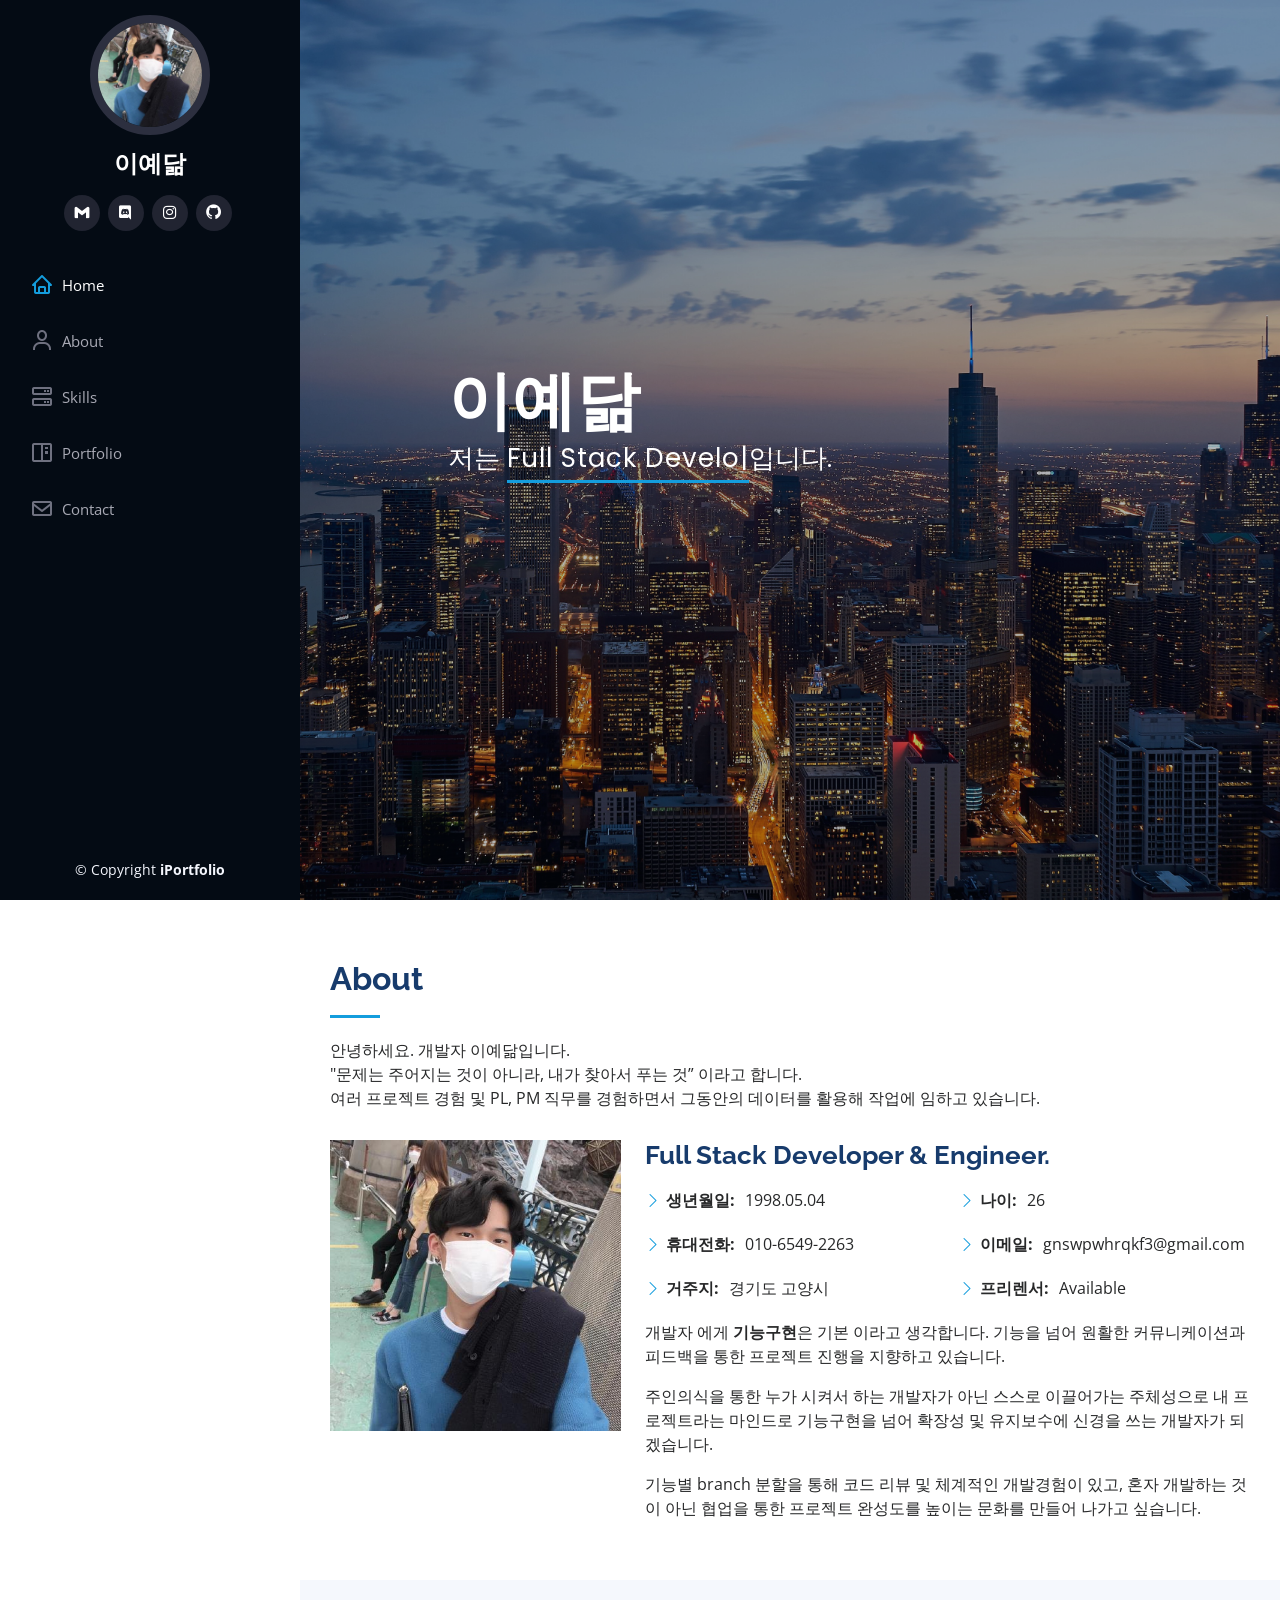
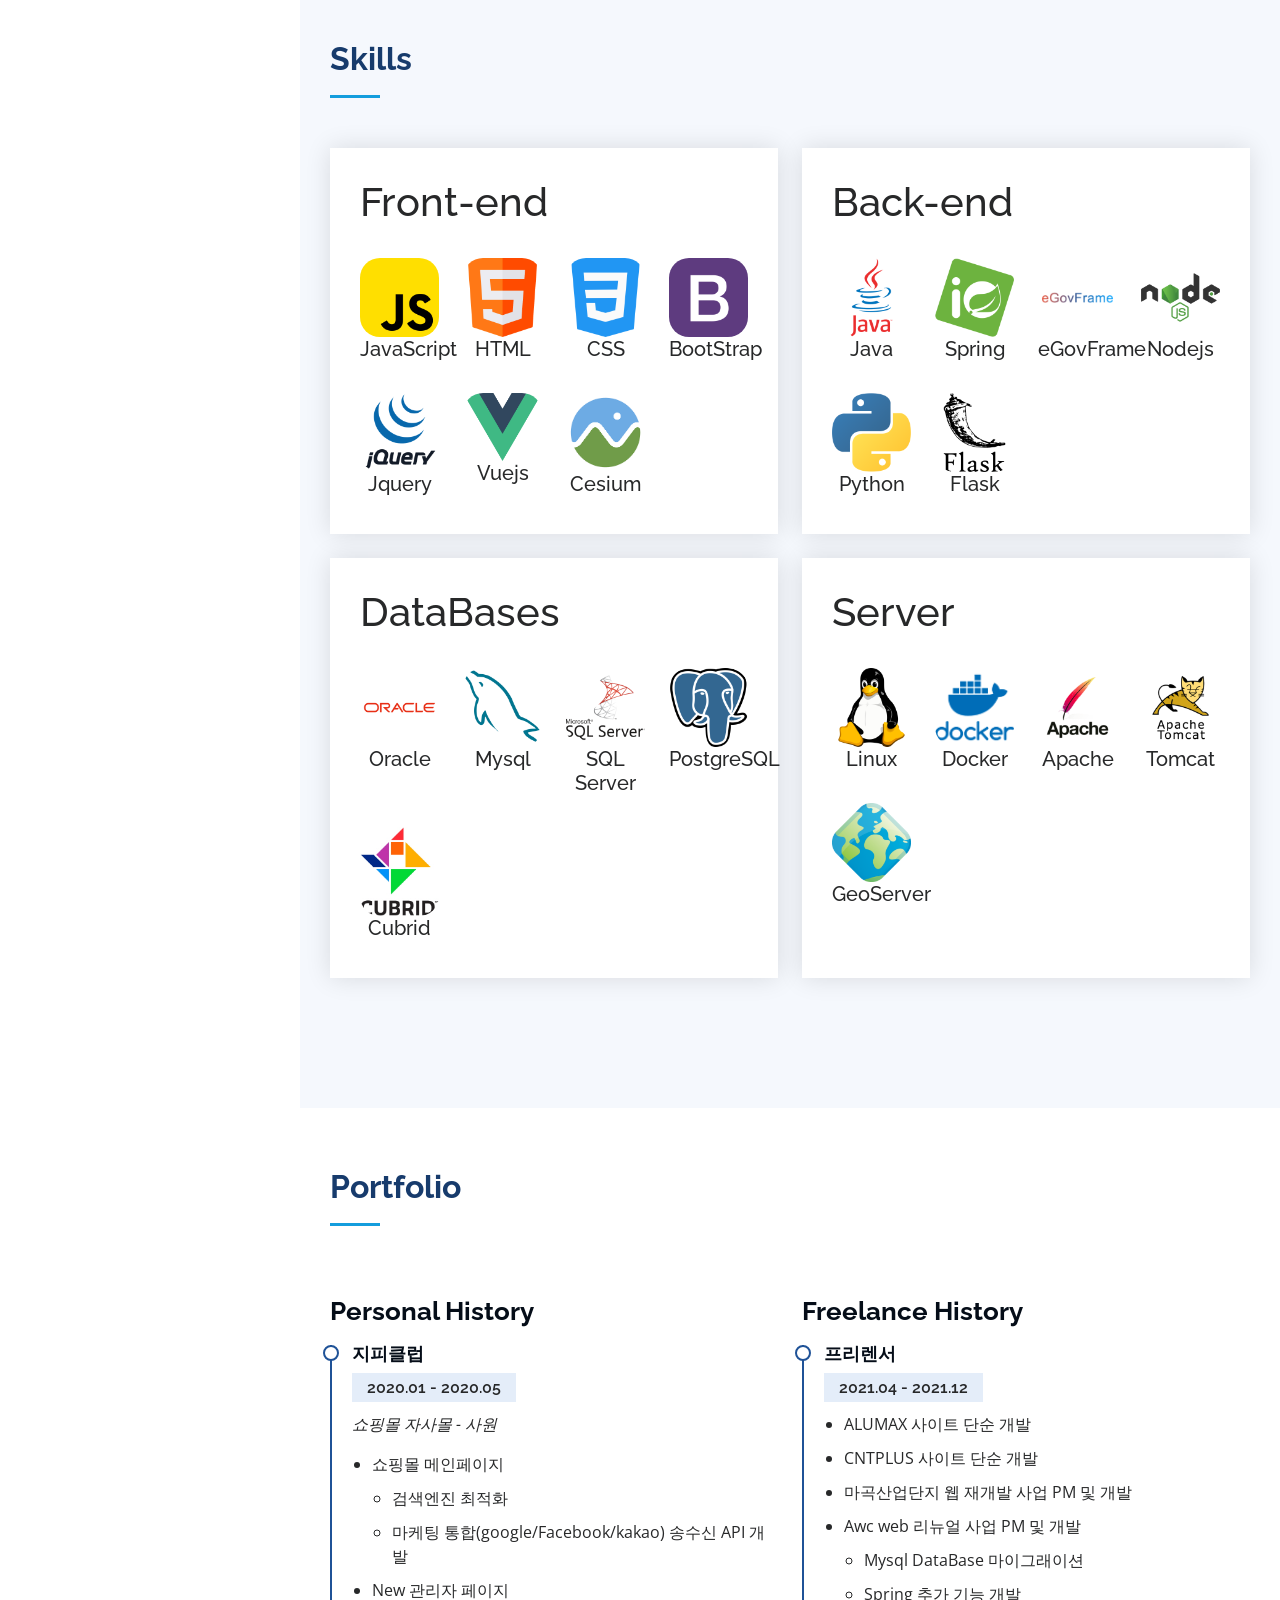
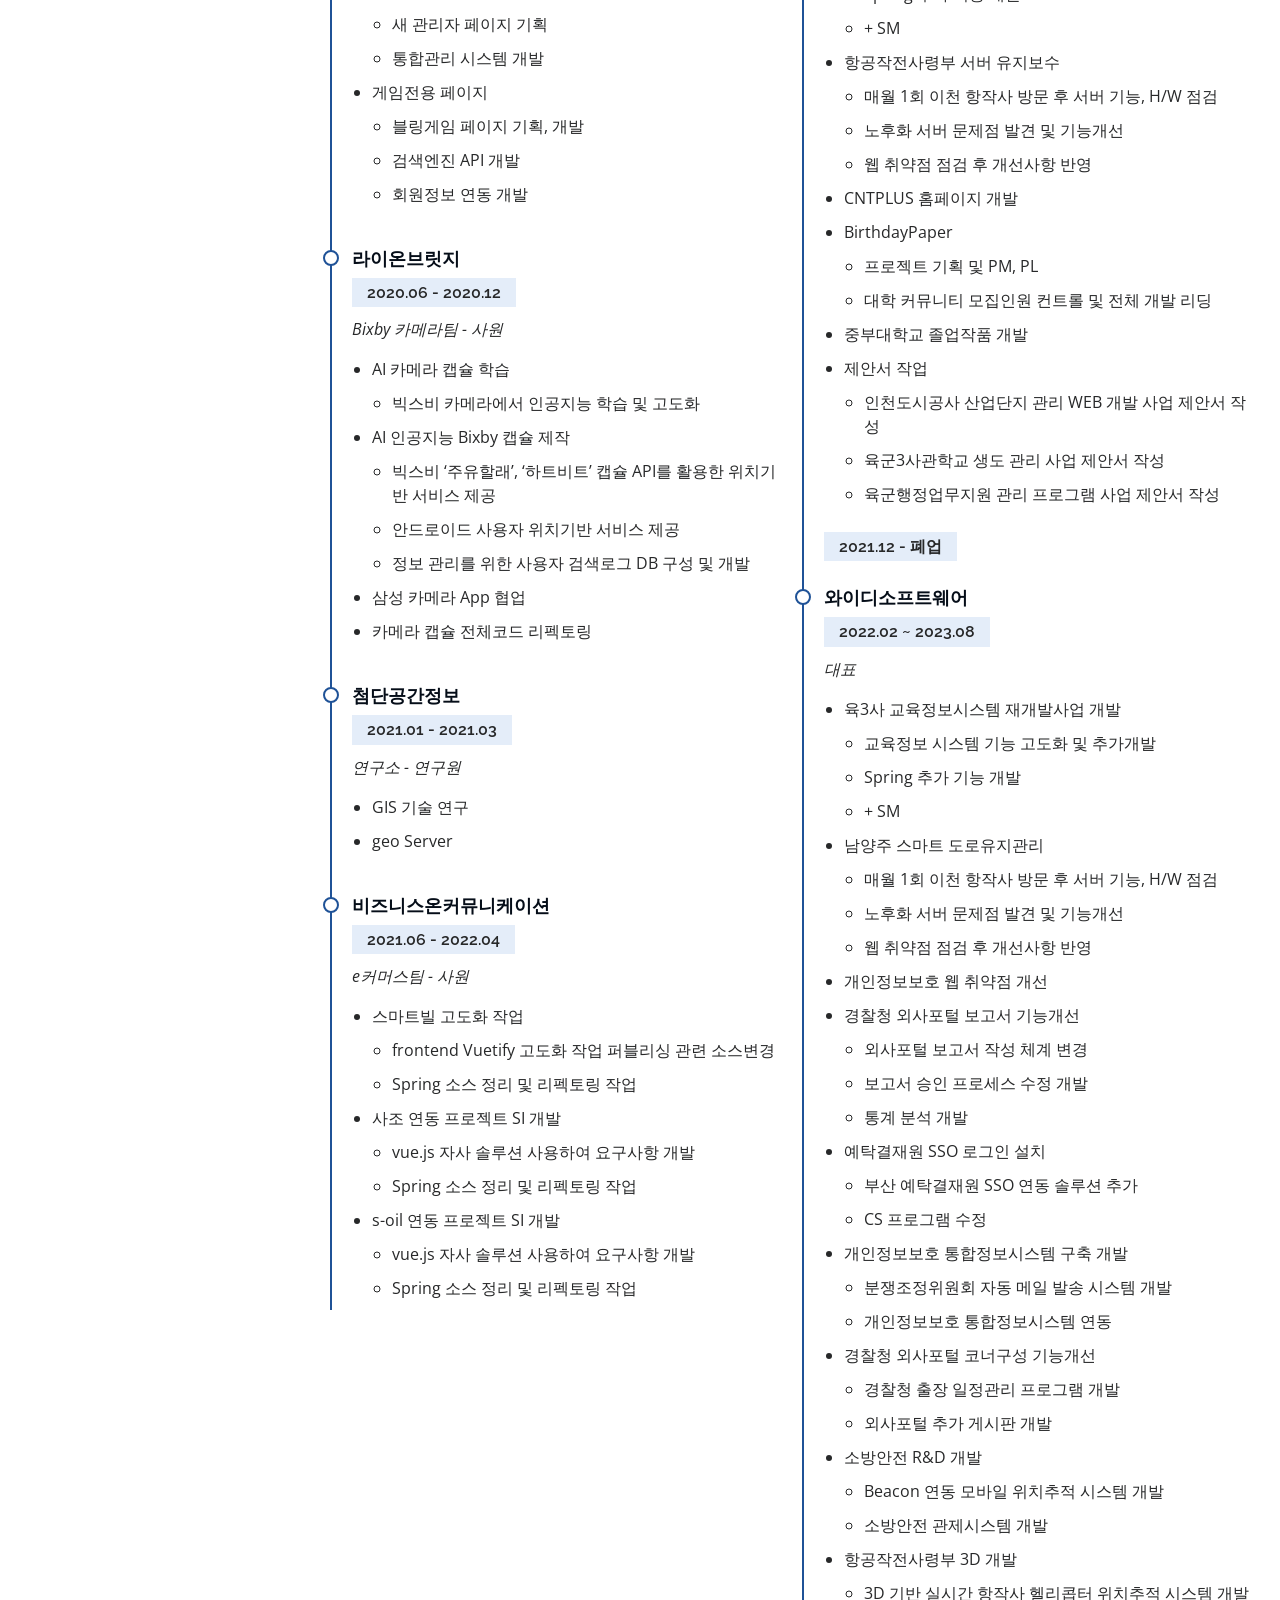
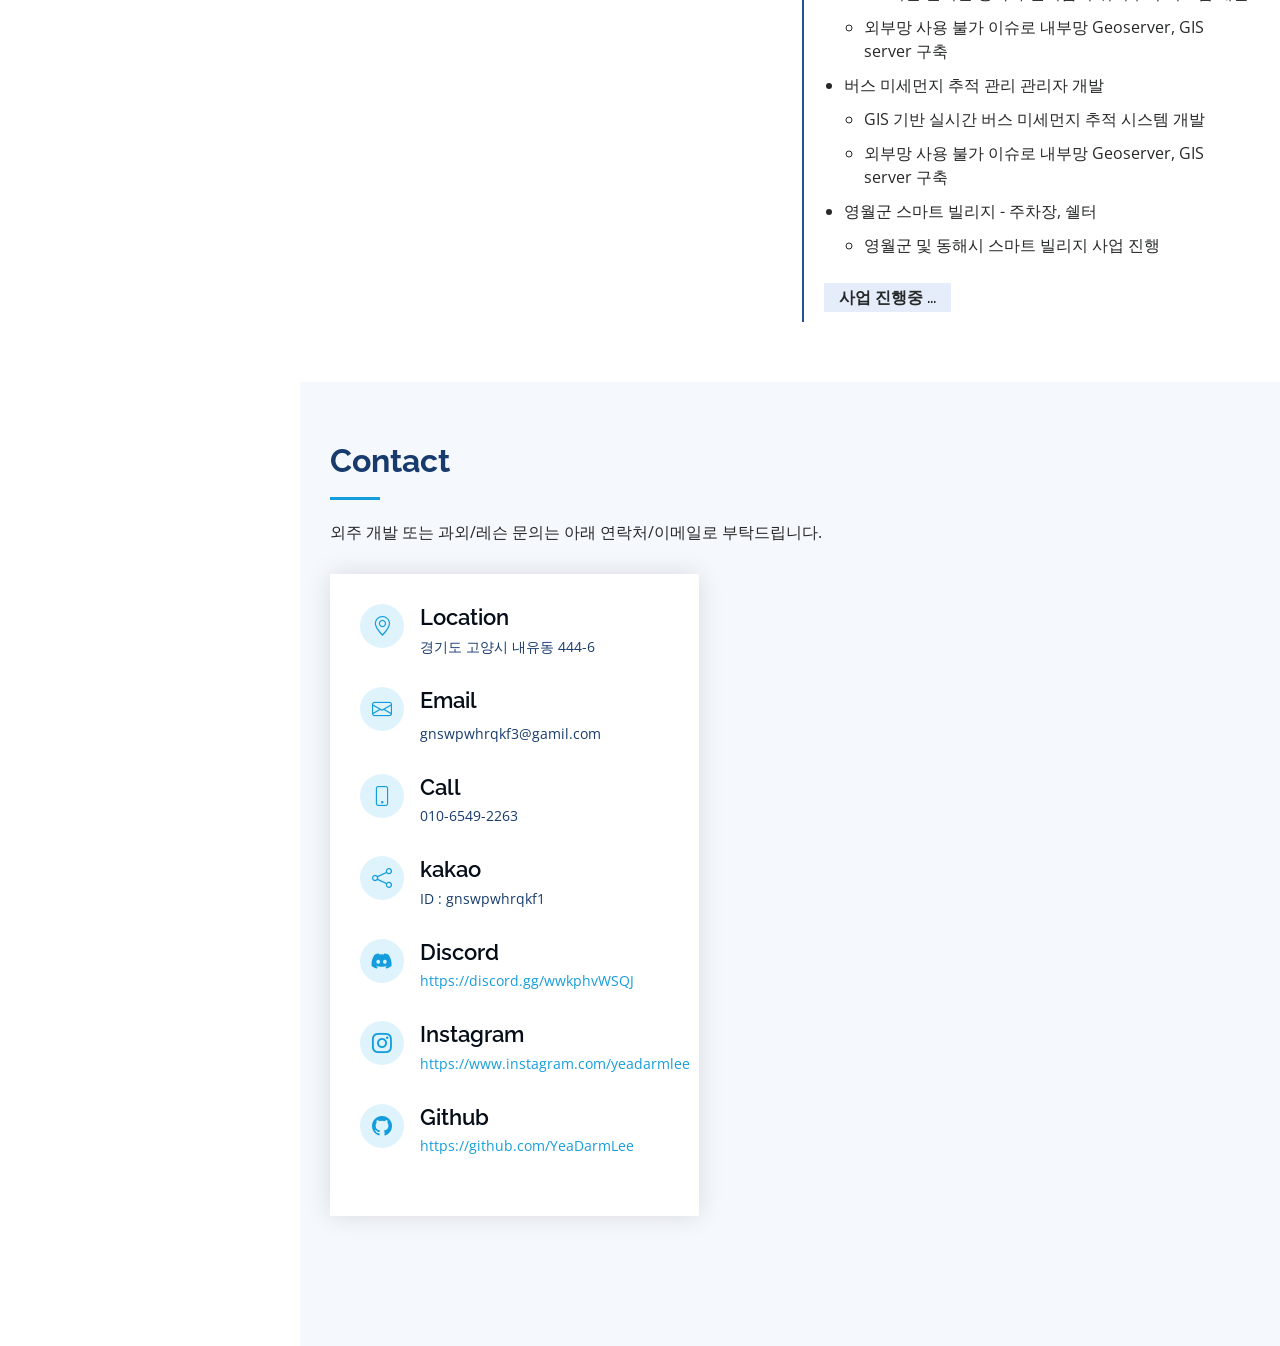
==== index.html @ 882b14d7 "dd" ====
<!DOCTYPE html>
<html lang="en">

<head>
  <meta charset="utf-8">
  <meta content="width=device-width, initial-scale=1.0" name="viewport">

  <title>YeaDarm-iPortfolio</title>
  <meta content="" name="description">
  <meta content="" name="keywords">

  <!-- Favicons -->
  <link href="assets/img/favicon.png" rel="icon">
  <link href="assets/img/apple-touch-icon.png" rel="apple-touch-icon">

  <!-- Google Fonts -->
  <link href="https://fonts.googleapis.com/css?family=Open+Sans:300,300i,400,400i,600,600i,700,700i|Raleway:300,300i,400,400i,500,500i,600,600i,700,700i|Poppins:300,300i,400,400i,500,500i,600,600i,700,700i" rel="stylesheet">

  <!-- Vendor CSS Files -->
  <link href="assets/vendor/aos/aos.css" rel="stylesheet">
  <link href="assets/vendor/bootstrap/css/bootstrap.min.css" rel="stylesheet">
  <link href="assets/vendor/bootstrap-icons/bootstrap-icons.css" rel="stylesheet">
  <link href="assets/vendor/boxicons/css/boxicons.min.css" rel="stylesheet">
  <link href="assets/vendor/glightbox/css/glightbox.min.css" rel="stylesheet">
  <link href="assets/vendor/swiper/swiper-bundle.min.css" rel="stylesheet">

  <!-- Main CSS File -->
  <link href="assets/css/style.css" rel="stylesheet">

</head>

<body>

  <!-- ======= Mobile nav toggle button ======= -->
  <i class="bi bi-list mobile-nav-toggle d-xl-none"></i>

  <!-- ======= Header ======= -->
  <header id="header">
    <div class="d-flex flex-column">

      <div class="profile">
        <img src="assets/img/profile-img.jpg" alt="" class="img-fluid rounded-circle">
        <h1 class="text-light"><a href="index.html">이예닮</a></h1>
        <div class="social-links mt-3 text-center">
          <a href="mailto:gnswpwhrqkf3@gmail.com" class="gmail"><i class="bx bxl-gmail"></i></a>
          <a href="https://discord.gg/Y9cExxm6" class="discord"><i class="bx bxl-discord"></i></a>
          <a href="https://www.instagram.com/yeadarmlee" class="instagram"><i class="bx bxl-instagram"></i></a>
          <a href="https://github.com/YeaDarmLee" class="github"><i class="bx bxl-github"></i></a>
        </div>
      </div>

      <nav id="navbar" class="nav-menu navbar">
        <ul>
          <li><a href="#hero" class="nav-link scrollto active"><i class="bx bx-home"></i> <span>Home</span></a></li>
          <li><a href="#about" class="nav-link scrollto"><i class="bx bx-user"></i> <span>About</span></a></li>
          <li><a href="#skills" class="nav-link scrollto"><i class="bx bx-server"></i> <span>Skills</span></a></li>
          <li><a href="#portfolio" class="nav-link scrollto"><i class="bx bx-book-content"></i> <span>Portfolio</span></a></li>
          <li><a href="#contact" class="nav-link scrollto"><i class="bx bx-envelope"></i> <span>Contact</span></a></li>
        </ul>
      </nav><!-- .nav-menu -->
    </div>
  </header><!-- End Header -->

  <!-- ======= Hero Section ======= -->
  <section id="hero" class="d-flex flex-column justify-content-center align-items-center">
    <div class="hero-container" data-aos="fade-in">
      <h1>이예닮</h1>
      <p>저는 <span class="typed" data-typed-items="Full Stack Developer, Server Engineer"></span>입니다.</p>
    </div>
  </section><!-- End Hero -->

  <main id="main">

    <!-- ======= About Section ======= -->
    <section id="about" class="about">
      <div class="container">

        <div class="section-title">
          <h2>About</h2>
          <p>안녕하세요. 개발자 이예닮입니다.</p>
          <p>"문제는 주어지는 것이 아니라, 내가 찾아서 푸는 것” 이라고 합니다.</p>
          <p>여러 프로젝트 경험 및 PL, PM 직무를 경험하면서 그동안의 데이터를 활용해 작업에 임하고 있습니다. </p>
        </div>

        <div class="row">
          <div class="col-lg-4" data-aos="fade-right">
            <img src="assets/img/profile-img.jpg" class="img-fluid" alt="">
          </div>
          <div class="col-lg-8 pt-4 pt-lg-0 content" data-aos="fade-left">
            <h3>Full Stack Developer &amp; Engineer.</h3>
            <p class="fst-italic">
              
            </p>
            <div class="row">
              <div class="col-lg-6">
                <ul>
                  <li><i class="bi bi-chevron-right"></i> <strong>생년월일:</strong> <span>1998.05.04</span></li>
                  <li><i class="bi bi-chevron-right"></i> <strong>휴대전화:</strong> <span>010-6549-2263</span></li>
                  <li><i class="bi bi-chevron-right"></i> <strong>거주지:</strong> <span>경기도 고양시</span></li>
                </ul>
              </div>
              <div class="col-lg-6">
                <ul>
                  <li><i class="bi bi-chevron-right"></i> <strong>나이:</strong> <span>26</span></li>
                  <li><i class="bi bi-chevron-right"></i> <strong>이메일:</strong> <span>gnswpwhrqkf3@gmail.com</span></li>
                  <li><i class="bi bi-chevron-right"></i> <strong>프리렌서:</strong> <span>Available</span></li>
                </ul>
              </div>
            </div>
            <p>개발자 에게 <strong>기능구현</strong>은 기본 이라고 생각합니다. 기능을 넘어 원활한 커뮤니케이션과 피드백을 통한 프로젝트 진행을 지향하고 있습니다.</p>
            <p>주인의식을 통한 누가 시켜서 하는 개발자가 아닌 스스로 이끌어가는 주체성으로 내 프로젝트라는 마인드로 기능구현을 넘어 확장성 및 유지보수에 신경을 쓰는 개발자가 되겠습니다.</p>
            <p>기능별 branch 분할을 통해 코드 리뷰 및 체계적인 개발경험이 있고, 혼자 개발하는 것이 아닌 협업을 통한 프로젝트 완성도를 높이는 문화를 만들어 나가고 싶습니다.</p>
          </div>
        </div>

      </div>
    </section><!-- End About Section -->

    <!-- ======= Skills Section ======= -->
    <section id="skills" class="skills section-bg">
      <div class="container">

        <div class="section-title">
          <h2>Skills</h2>
        </div>

        <div class="row" data-aos="fade-in">

          <div class="col-lg-6 d-flex align-items-stretch">
            <div class="info">
              <h1>Front-end</h1>

              <div class="row" data-aos="fade-in">
                <div class="col-lg-3 align-items-stretch img-box pt-4 text-center">
                  <img src="assets/img/skills/js.png" class="img-fluid" alt="">
                  <h5>JavaScript</h5>
                </div>

                <div class="col-lg-3 align-items-stretch img-box pt-4 text-center">
                  <img src="assets/img/skills/html.png" class="img-fluid" alt="">
                  <h5>HTML</h5>
                </div>

                <div class="col-lg-3 align-items-stretch img-box pt-4 text-center">
                  <img src="assets/img/skills/css-3.png" class="img-fluid" alt="">
                  <h5>CSS</h5>
                </div>

                <div class="col-lg-3 align-items-stretch img-box pt-4 text-center">
                  <img src="assets/img/skills/bootstrap.png" class="img-fluid" alt="">
                  <h5>BootStrap</h5>
                </div>

                <div class="col-lg-3 align-items-stretch img-box pt-4 text-center">
                  <img src="assets/img/skills/jquery.png" class="img-fluid" alt="">
                  <h5>Jquery</h5>
                </div>

                <div class="col-lg-3 align-items-stretch img-box pt-4 text-center">
                  <img src="assets/img/skills/vue.png" class="img-fluid" alt="">
                  <h5>Vuejs</h5>
                </div>

                <div class="col-lg-3 align-items-stretch img-box pt-4 text-center">
                  <img src="assets/img/skills/Cesium.png" class="img-fluid" alt="">
                  <h5>Cesium</h5>
                </div>
              </div>

            </div>
          </div>

          <div class="col-lg-6 d-flex align-items-stretch">
            <div class="info">
              <h1>Back-end</h1>

              <div class="row" data-aos="fade-in">
                <div class="col-lg-3 align-items-stretch img-box pt-4 text-center">
                  <img src="assets/img/skills/java.png" class="img-fluid" alt="">
                  <h5>Java</h5>
                </div>
                
                <div class="col-lg-3 align-items-stretch img-box pt-4 text-center">
                  <img src="assets/img/skills/spring.png" class="img-fluid" alt="">
                  <h5>Spring</h5>
                </div>
                
                <div class="col-lg-3 align-items-stretch img-box pt-4 text-center">
                  <img src="assets/img/skills/eGov.png" class="img-fluid" alt="">
                  <h5>eGovFrame</h5>
                </div>
                
                <div class="col-lg-3 align-items-stretch img-box pt-4 text-center">
                  <img src="assets/img/skills/nodejs.png" class="img-fluid" alt="">
                  <h5>Nodejs</h5>
                </div>

                <div class="col-lg-3 align-items-stretch img-box pt-4 text-center">
                  <img src="assets/img/skills/python.png" class="img-fluid" alt="">
                  <h5>Python</h5>
                </div>

                <div class="col-lg-3 align-items-stretch img-box pt-4 text-center">
                  <img src="assets/img/skills/flask.png" class="img-fluid" alt="">
                  <h5>Flask</h5>
                </div>
              </div>

            </div>
          </div>
          
          <div class="col-lg-6 d-flex align-items-stretch pt-md-4">
            <div class="info">
              <h1>DataBases</h1>

              <div class="row" data-aos="fade-in">
                <div class="col-lg-3 align-items-stretch img-box pt-4 text-center">
                  <img src="assets/img/skills/oracle.png" class="img-fluid" alt="">
                  <h5>Oracle</h5>
                </div>

                <div class="col-lg-3 align-items-stretch img-box pt-4 text-center">
                  <img src="assets/img/skills/mysql.png" class="img-fluid" alt="">
                  <h5>Mysql</h5>
                </div>

                <div class="col-lg-3 align-items-stretch img-box pt-4 text-center">
                  <img src="assets/img/skills/sqlServer.png" class="img-fluid" alt="">
                  <h5>SQL Server</h5>
                </div>

                <div class="col-lg-3 align-items-stretch img-box pt-4 text-center">
                  <img src="assets/img/skills/postgreSQL.png" class="img-fluid" alt="">
                  <h5>PostgreSQL</h5>
                </div>

                <div class="col-lg-3 align-items-stretch img-box pt-4 text-center">
                  <img src="assets/img/skills/cubrid.png" class="img-fluid" alt="">
                  <h5>Cubrid</h5>
                </div>

              </div>

            </div>
          </div>

          <div class="col-lg-6 d-flex align-items-stretch pt-md-4">
            <div class="info">
              <h1>Server</h1>

              <div class="row" data-aos="fade-in">
                <div class="col-lg-3 align-items-stretch img-box pt-4 text-center">
                  <img src="assets/img/skills/linux.png" class="img-fluid" alt="">
                  <h5>Linux</h5>
                </div>
                
                <div class="col-lg-3 align-items-stretch img-box pt-4 text-center">
                  <img src="assets/img/skills/docker.png" class="img-fluid" alt="">
                  <h5>Docker</h5>
                </div>

                <div class="col-lg-3 align-items-stretch img-box pt-4 text-center">
                  <img src="assets/img/skills/apache.png" class="img-fluid" alt="">
                  <h5>Apache</h5>
                </div>
                
                <div class="col-lg-3 align-items-stretch img-box pt-4 text-center">
                  <img src="assets/img/skills/tomcat.png" class="img-fluid" alt="">
                  <h5>Tomcat</h5>
                </div>
                
                <div class="col-lg-3 align-items-stretch img-box pt-4 text-center">
                  <img src="assets/img/skills/geoServer.png" class="img-fluid" alt="">
                  <h5>GeoServer</h5>
                </div>
              </div>

            </div>
          </div>

        </div>

      </div>
    </section><!-- End Skills Section -->

    <!-- ======= Portfolio Section ======= -->
    <section id="portfolio" class="portfolio section-bg">
      <div class="container">

        <div class="section-title">
          <h2>Portfolio</h2>
        </div>

        <div class="row">
          <div class="col-lg-6" data-aos="fade-up">
            <h3 class="resume-title">Personal History</h3>
            <div class="resume-item">
              <h4>지피클럽</h4>
              <h5>2020.01 - 2020.05</h5>
              <p><em>쇼핑몰 자사몰 - 사원</em></p>
              <ul>
                <li>쇼핑몰 메인페이지</li>
                <ul>
                  <li>검색엔진 최적화</li>
                  <li>마케팅 통합(google/Facebook/kakao) 송수신 API 개발</li>
                </ul>
                <li>New 관리자 페이지</li>
                <ul>
                  <li>새 관리자 페이지 기획</li>
                  <li>통합관리 시스템 개발</li>
                </ul>
                <li>게임전용 페이지</li>
                <ul>
                  <li>블링게임 페이지 기획, 개발</li>
                  <li>검색엔진 API 개발</li>
                  <li>회원정보 연동 개발</li>
                </ul>
              </ul>
            </div>

            <div class="resume-item">
              <h4>라이온브릿지</h4>
              <h5>2020.06 - 2020.12</h5>
              <p><em>Bixby 카메라팀 - 사원</em></p>
              <ul>
                <li>AI 카메라 캡슐 학습</li>
                <ul>
                  <li>빅스비 카메라에서 인공지능 학습 및 고도화</li>
                </ul>
                <li>AI 인공지능 Bixby 캡슐 제작</li>
                <ul>
                  <li>빅스비 ‘주유할래’, ‘하트비트’ 캡슐 API를 활용한 위치기반 서비스 제공</li>
                  <li>안드로이드 사용자 위치기반 서비스 제공</li>
                  <li>정보 관리를 위한 사용자 검색로그 DB 구성 및 개발</li>
                </ul>
                <li>삼성 카메라 App 협업</li>
                <li>카메라 캡슐 전체코드 리펙토링</li>
              </ul>
            </div>

            <div class="resume-item">
              <h4>첨단공간정보</h4>
              <h5>2021.01 - 2021.03</h5>
              <p><em>연구소 - 연구원</em></p>
              <ul>
                <li>GIS 기술 연구</li>
                <li>geo Server</li>
              </ul>
            </div>
            <div class="resume-item">
              <h4>비즈니스온커뮤니케이션</h4>
              <h5>2021.06 - 2022.04</h5>
              <p><em>e커머스팀 - 사원</em></p>
              <ul>
                <li>스마트빌 고도화 작업</li>
                <ul>
                  <li>frontend Vuetify 고도화 작업 퍼블리싱 관련 소스변경</li>
                  <li>Spring 소스 정리 및 리펙토링 작업</li>
                </ul>
                <li>사조 연동 프로젝트 SI 개발</li>
                <ul>
                  <li>vue.js 자사 솔루션 사용하여 요구사항 개발</li>
                  <li>Spring 소스 정리 및 리펙토링 작업</li>
                </ul>
                <li>s-oil 연동 프로젝트 SI 개발</li>
                <ul>
                  <li>vue.js 자사 솔루션 사용하여 요구사항 개발</li>
                  <li>Spring 소스 정리 및 리펙토링 작업</li>
                </ul>
              </ul>
            </div>
          </div>
          
          <div class="col-lg-6" data-aos="fade-up" data-aos-delay="100">
            <h3 class="resume-title">Freelance History</h3>
            <div class="resume-item">
              <h4>프리렌서</h4>
              <h5>2021.04 - 2021.12</h5>
              <ul>
                <li>ALUMAX 사이트 단순 개발</li>
                <li>CNTPLUS 사이트 단순 개발</li>
                <li>마곡산업단지 웹 재개발 사업 PM 및 개발</li>
                <li>Awc web 리뉴얼 사업 PM 및 개발</li>
                <ul>
                  <li>Mysql DataBase 마이그래이션</li>
                  <li>Spring 추가 기능 개발</li>
                  <li>+ SM</li>
                </ul>
                <li>항공작전사령부 서버 유지보수</li>
                <ul>
                  <li>매월 1회 이천 항작사 방문 후 서버 기능, H/W 점검</li>
                  <li>노후화 서버 문제점 발견 및 기능개선</li>
                  <li>웹 취약점 점검 후 개선사항 반영</li>
                </ul>
                <li>CNTPLUS 홈페이지 개발</li>
                <li>BirthdayPaper</li>
                <ul>
                  <li>프로젝트 기획 및 PM, PL</li>
                  <li>대학 커뮤니티 모집인원 컨트롤 및 전체 개발 리딩</li>
                </ul>
                <li>중부대학교 졸업작품 개발</li>
                <li>제안서 작업</li>
                <ul>
                  <li>인천도시공사 산업단지 관리 WEB 개발 사업 제안서 작성</li>
                  <li>육군3사관학교 생도 관리 사업 제안서 작성</li>
                  <li>육군행정업무지원 관리 프로그램 사업 제안서 작성</li>
                </ul>
              </ul>
              <h5>2021.12 - 폐업</h5>
            </div>
            <div class="resume-item">
              <h4>와이디소프트웨어</h4>
              <h5>2022.02 ~ 2023.08</h5>
              <p><em>대표</em></p>
              <ul>
                <li>육3사 교육정보시스템 재개발사업 개발</li>
                <ul>
                  <li>교육정보 시스템 기능 고도화 및 추가개발</li>
                  <li>Spring 추가 기능 개발</li>
                  <li>+ SM</li>
                </ul>
                <li>남양주 스마트 도로유지관리</li>
                <ul>
                  <li>매월 1회 이천 항작사 방문 후 서버 기능, H/W 점검</li>
                  <li>노후화 서버 문제점 발견 및 기능개선</li>
                  <li>웹 취약점 점검 후 개선사항 반영</li>
                </ul>
                <li>개인정보보호 웹 취약점 개선</li>
                <li>경찰청 외사포털 보고서 기능개선</li>
                <ul>
                  <li>외사포털 보고서 작성 체계 변경</li>
                  <li>보고서 승인 프로세스 수정 개발</li>
                  <li>통계 분석 개발</li>
                </ul>
                <li>예탁결재원 SSO 로그인 설치</li>
                <ul>
                  <li>부산 예탁결재원 SSO 연동 솔루션 추가</li>
                  <li>CS 프로그램 수정</li>
                </ul>
                <li>개인정보보호 통합정보시스템 구축 개발</li>
                <ul>
                  <li>분쟁조정위원회 자동 메일 발송 시스템 개발</li>
                  <li>개인정보보호 통합정보시스템 연동</li>
                </ul>
                <li>경찰청 외사포털 코너구성 기능개선</li>
                <ul>
                  <li>경찰청 출장 일정관리 프로그램 개발</li>
                  <li>외사포털 추가 게시판 개발</li>
                </ul>
                <li>소방안전 R&D 개발</li>
                <ul>
                  <li>Beacon 연동 모바일 위치추적 시스템 개발</li>
                  <li>소방안전 관제시스템 개발</li>
                </ul>
                <li>항공작전사령부 3D 개발</li>
                <ul>
                  <li>3D 기반 실시간 항작사 헬리콥터 위치추적 시스템 개발</li>
                  <li>외부망 사용 불가 이슈로 내부망 Geoserver, GIS server 구축</li>
                </ul>
                <li>버스 미세먼지 추적 관리 관리자 개발</li>
                <ul>
                  <li>GIS 기반 실시간 버스 미세먼지 추적 시스템 개발</li>
                  <li>외부망 사용 불가 이슈로 내부망 Geoserver, GIS server 구축</li>
                </ul>
                <li>영월군 스마트 빌리지 - 주차장, 쉘터</li>
                <ul>
                  <li>영월군 및 동해시 스마트 빌리지 사업 진행</li>
                </ul>
              </ul>
              <h5>사업 진행중 ...</h5>
            </div>
          </div>
        </div>

      </div>
    </section><!-- End Portfolio Section -->

    <!-- ======= Contact Section ======= -->
    <section id="contact" class="contact">
      <div class="container">

        <div class="section-title">
          <h2>Contact</h2>
          <p>외주 개발 또는 과외/레슨 문의는 아래 연락처/이메일로 부탁드립니다.</p>
        </div>

        <div class="row" data-aos="fade-in">

          <div class="col-lg-5 d-flex align-items-stretch">
            <div class="info">
              <div class="address">
                <i class="bi bi-geo-alt"></i>
                <h4>Location</h4>
                <p>경기도 고양시 내유동 444-6</p>
              </div>

              <div class="email">
                <i class="bi bi-envelope"></i>
                <h4>Email</h4>
                <p>gnswpwhrqkf3@gamil.com</p>
              </div>

              <div class="phone">
                <i class="bi bi-phone"></i>
                <h4>Call</h4>
                <p>010-6549-2263</p>
              </div>

              <div class="phone">
                <i class="bi bi-share"></i>
                <h4>kakao</h4>
                <p>ID : gnswpwhrqkf1</p>
              </div>

              <div class="phone">
                <i class="bi bi-discord"></i>
                <h4>Discord</h4>
                <p><a href="https://discord.gg/wwkphvWSQJ" class="discord">https://discord.gg/wwkphvWSQJ</a></p>
              </div>

              <div class="phone">
                <i class="bi bi-instagram"></i>
                <h4>Instagram</h4>
                <p><a href="https://www.instagram.com/yeadarmlee" class="instagram">https://www.instagram.com/yeadarmlee</a></p>
              </div>

              <div class="phone">
                <i class="bi bi-github"></i>
                <h4>Github</h4>
                <p><a href="https://github.com/YeaDarmLee" class="github">https://github.com/YeaDarmLee</a></p>
              </div>

            </div>
          </div>

          <div class="col-lg-7 mt-5 mt-lg-0 d-flex align-items-stretch">
            <iframe src="https://www.google.com/maps/embed?pb=!1m18!1m12!1m3!1d3156.0133424129212!2d126.84908437685326!3d37.7193646719993!2m3!1f0!2f0!3f0!3m2!1i1024!2i768!4f13.1!3m3!1m2!1s0x357c93e41f94fac1%3A0xe6d70c3189e8150b!2z64yA7ZWc66-86rWtIOqyveq4sOuPhCDqs6DslpHsi5wg642V7JaR6rWsIOuCtOycoOuPmSA0NDQtNg!5e0!3m2!1sko!2sus!4v1691482279509!5m2!1sko!2sus" frameborder="0" style="border:0; width: 100%; height: 642px;" allowfullscreen></iframe>
          </div>

        </div>

      </div>
    </section><!-- End Contact Section -->

  </main><!-- End #main -->

  <!-- ======= Footer ======= -->
  <footer id="footer">
    <div class="container">
      <div class="copyright">
        &copy; Copyright <strong><span>iPortfolio</span></strong>
      </div>
      <div class="credits">
      </div>
    </div>
  </footer><!-- End  Footer -->

  <a href="#" class="back-to-top d-flex align-items-center justify-content-center"><i class="bi bi-arrow-up-short"></i></a>

  <!-- Vendor JS Files -->
  <script src="assets/vendor/purecounter/purecounter_vanilla.js"></script>
  <script src="assets/vendor/aos/aos.js"></script>
  <script src="assets/vendor/bootstrap/js/bootstrap.bundle.min.js"></script>
  <script src="assets/vendor/glightbox/js/glightbox.min.js"></script>
  <script src="assets/vendor/isotope-layout/isotope.pkgd.min.js"></script>
  <script src="assets/vendor/swiper/swiper-bundle.min.js"></script>
  <script src="assets/vendor/typed.js/typed.umd.js"></script>
  <script src="assets/vendor/waypoints/noframework.waypoints.js"></script>
  <script src="assets/vendor/php-email-form/validate.js"></script>

  <!-- Template Main JS File -->
  <script src="assets/js/main.js"></script>

</body>

</html>
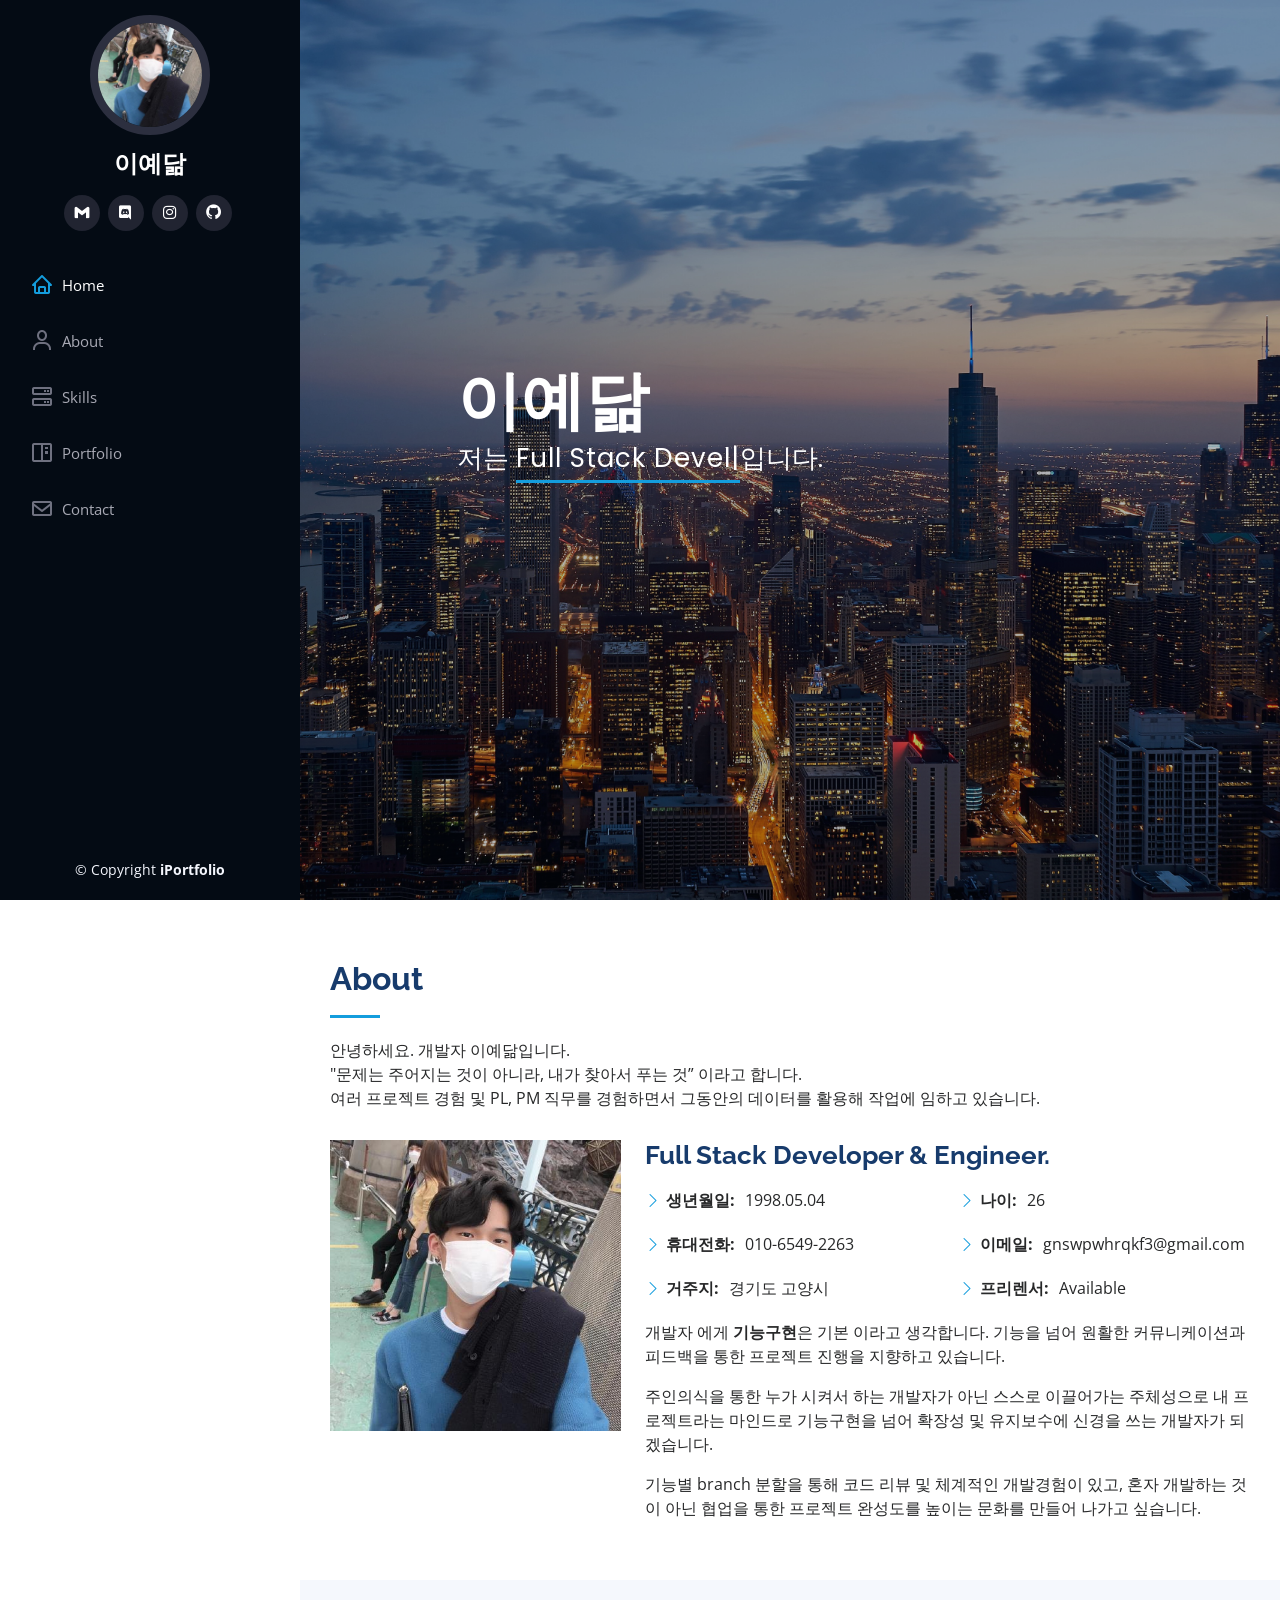
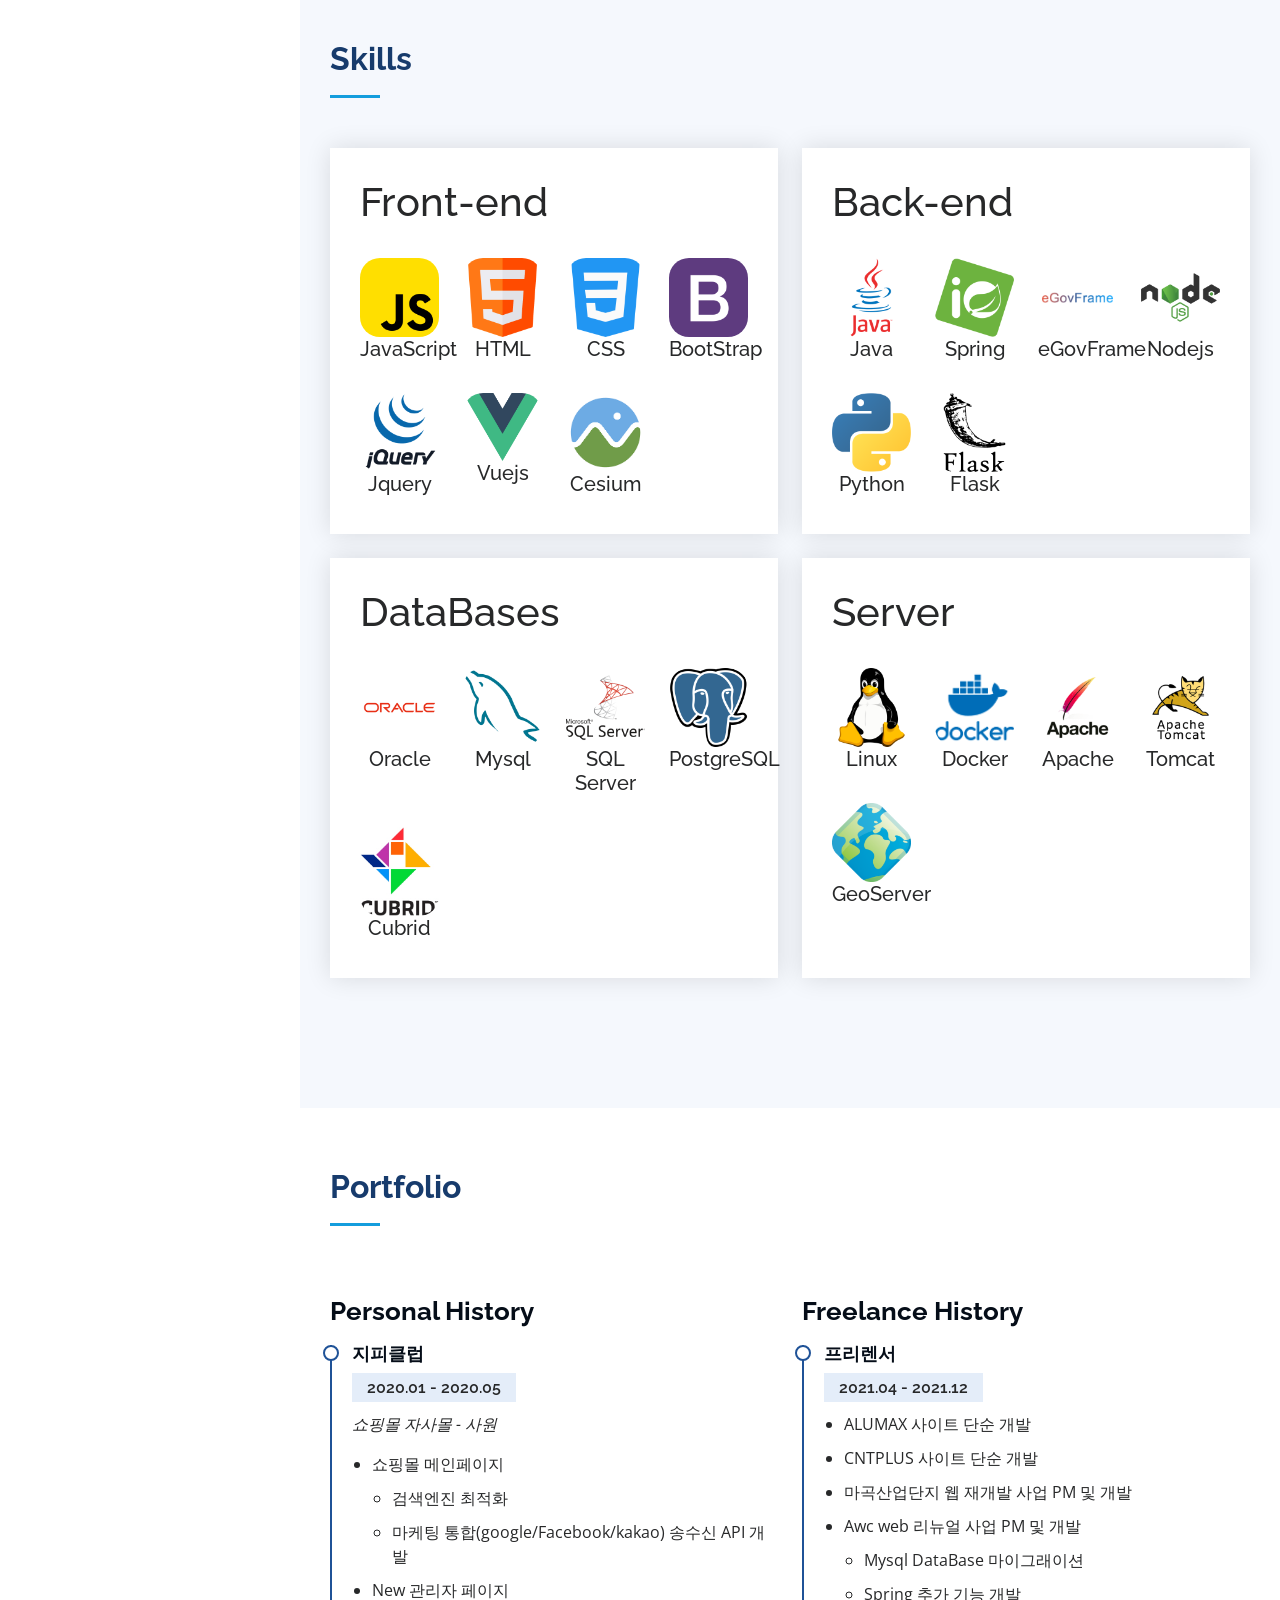
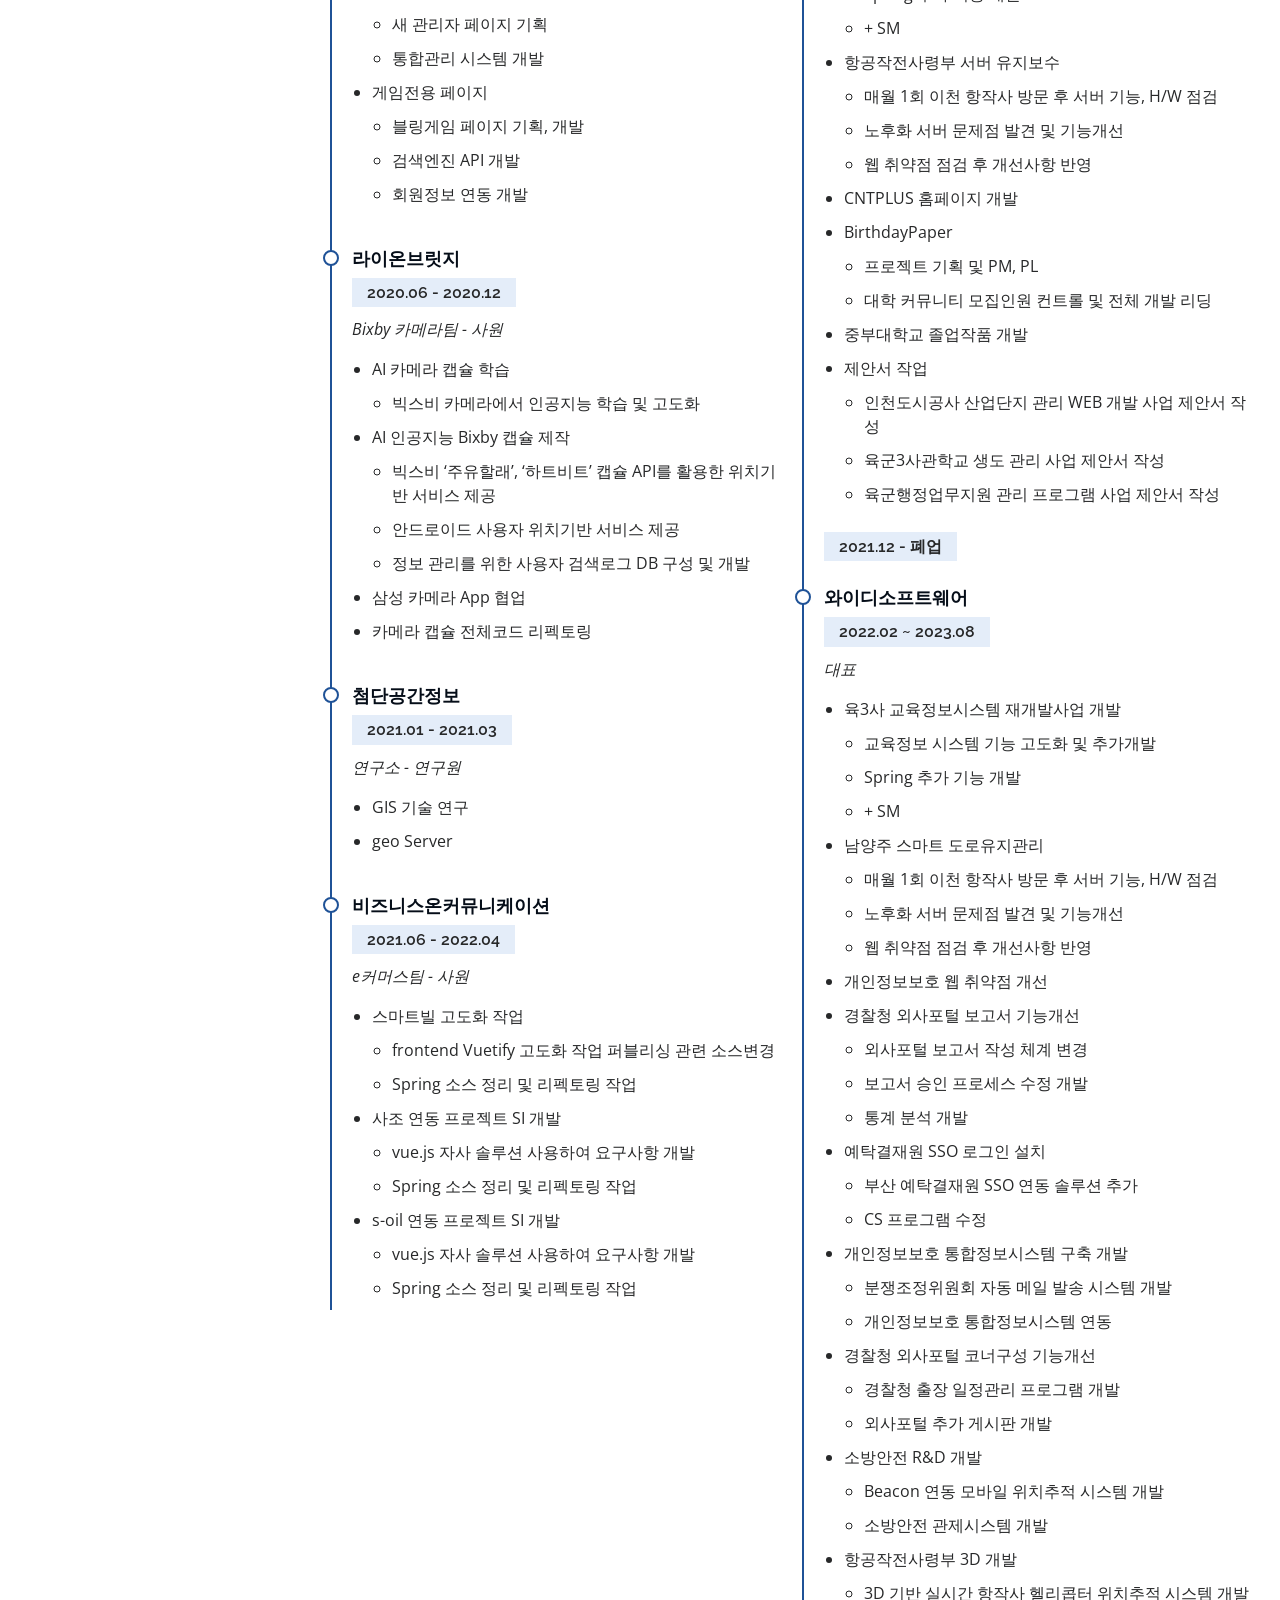
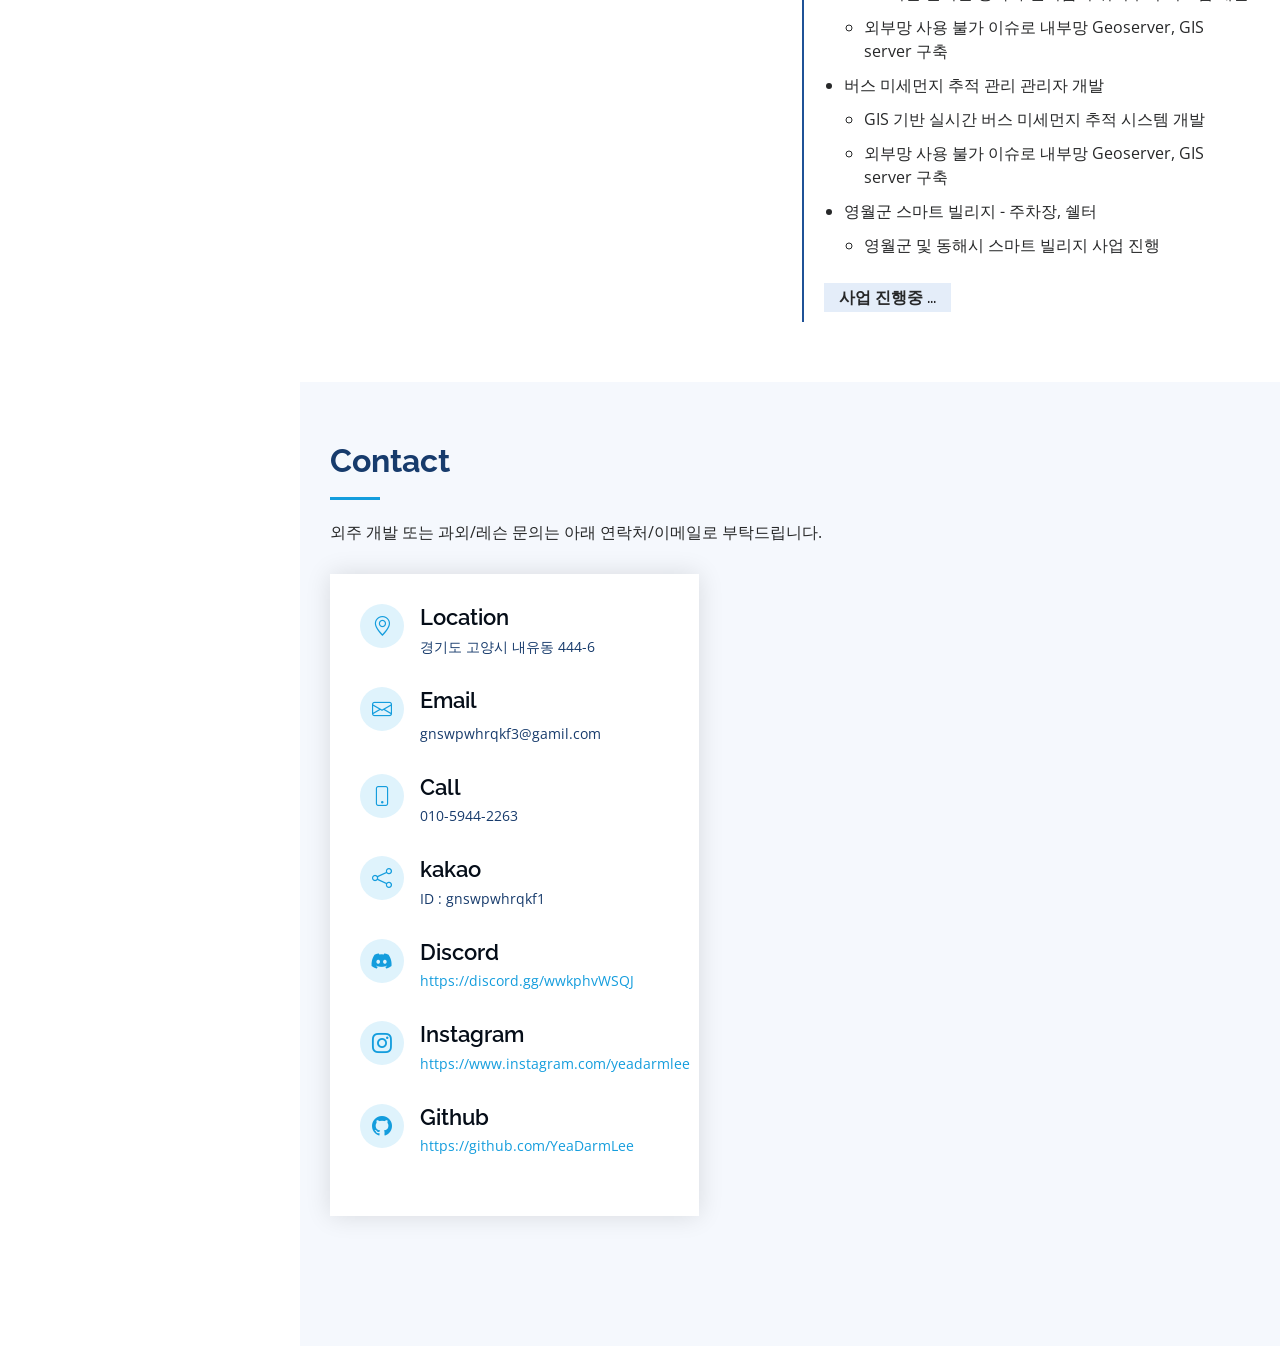
==== commit f4eef0b0: "Update index.html" ====
--- a/index.html
+++ b/index.html
@@ -503,7 +503,7 @@
               <div class="phone">
                 <i class="bi bi-phone"></i>
                 <h4>Call</h4>
-                <p>010-6549-2263</p>
+                <p>010-5944-2263</p>
               </div>
 
               <div class="phone">
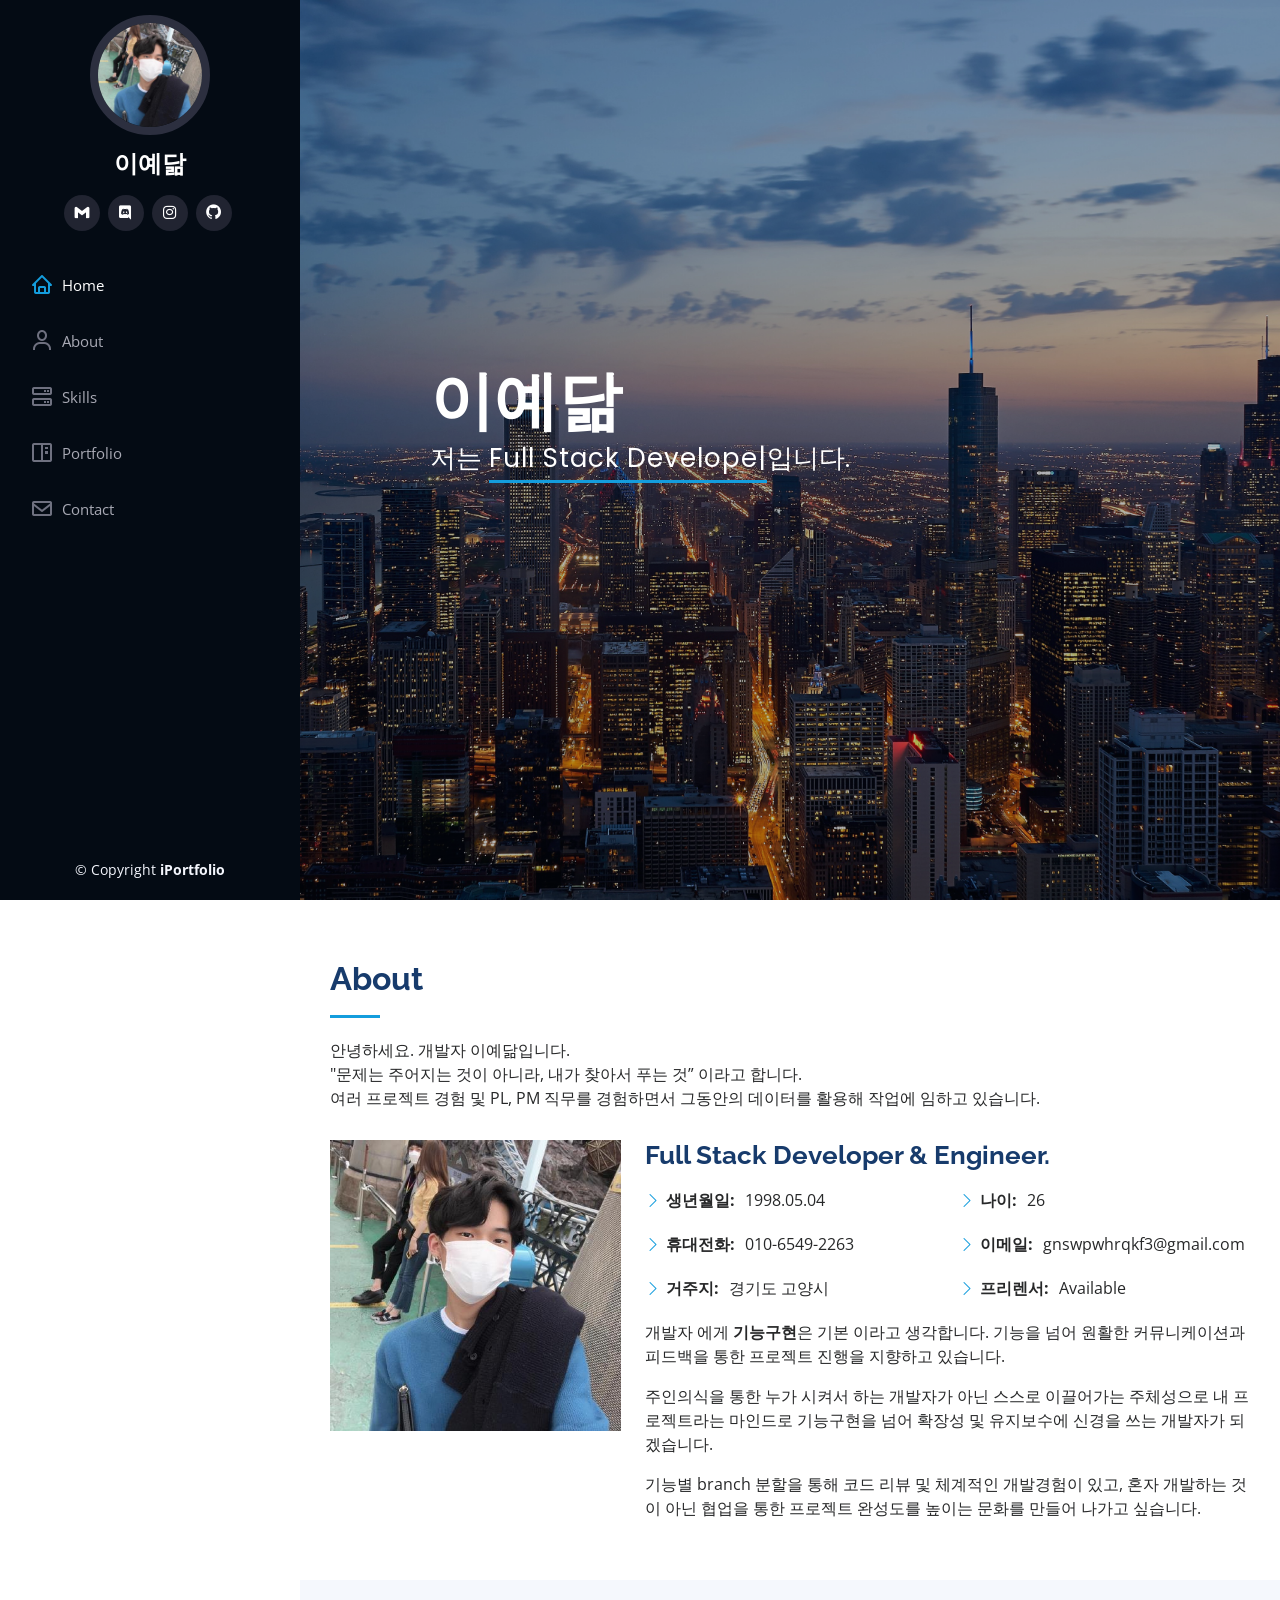
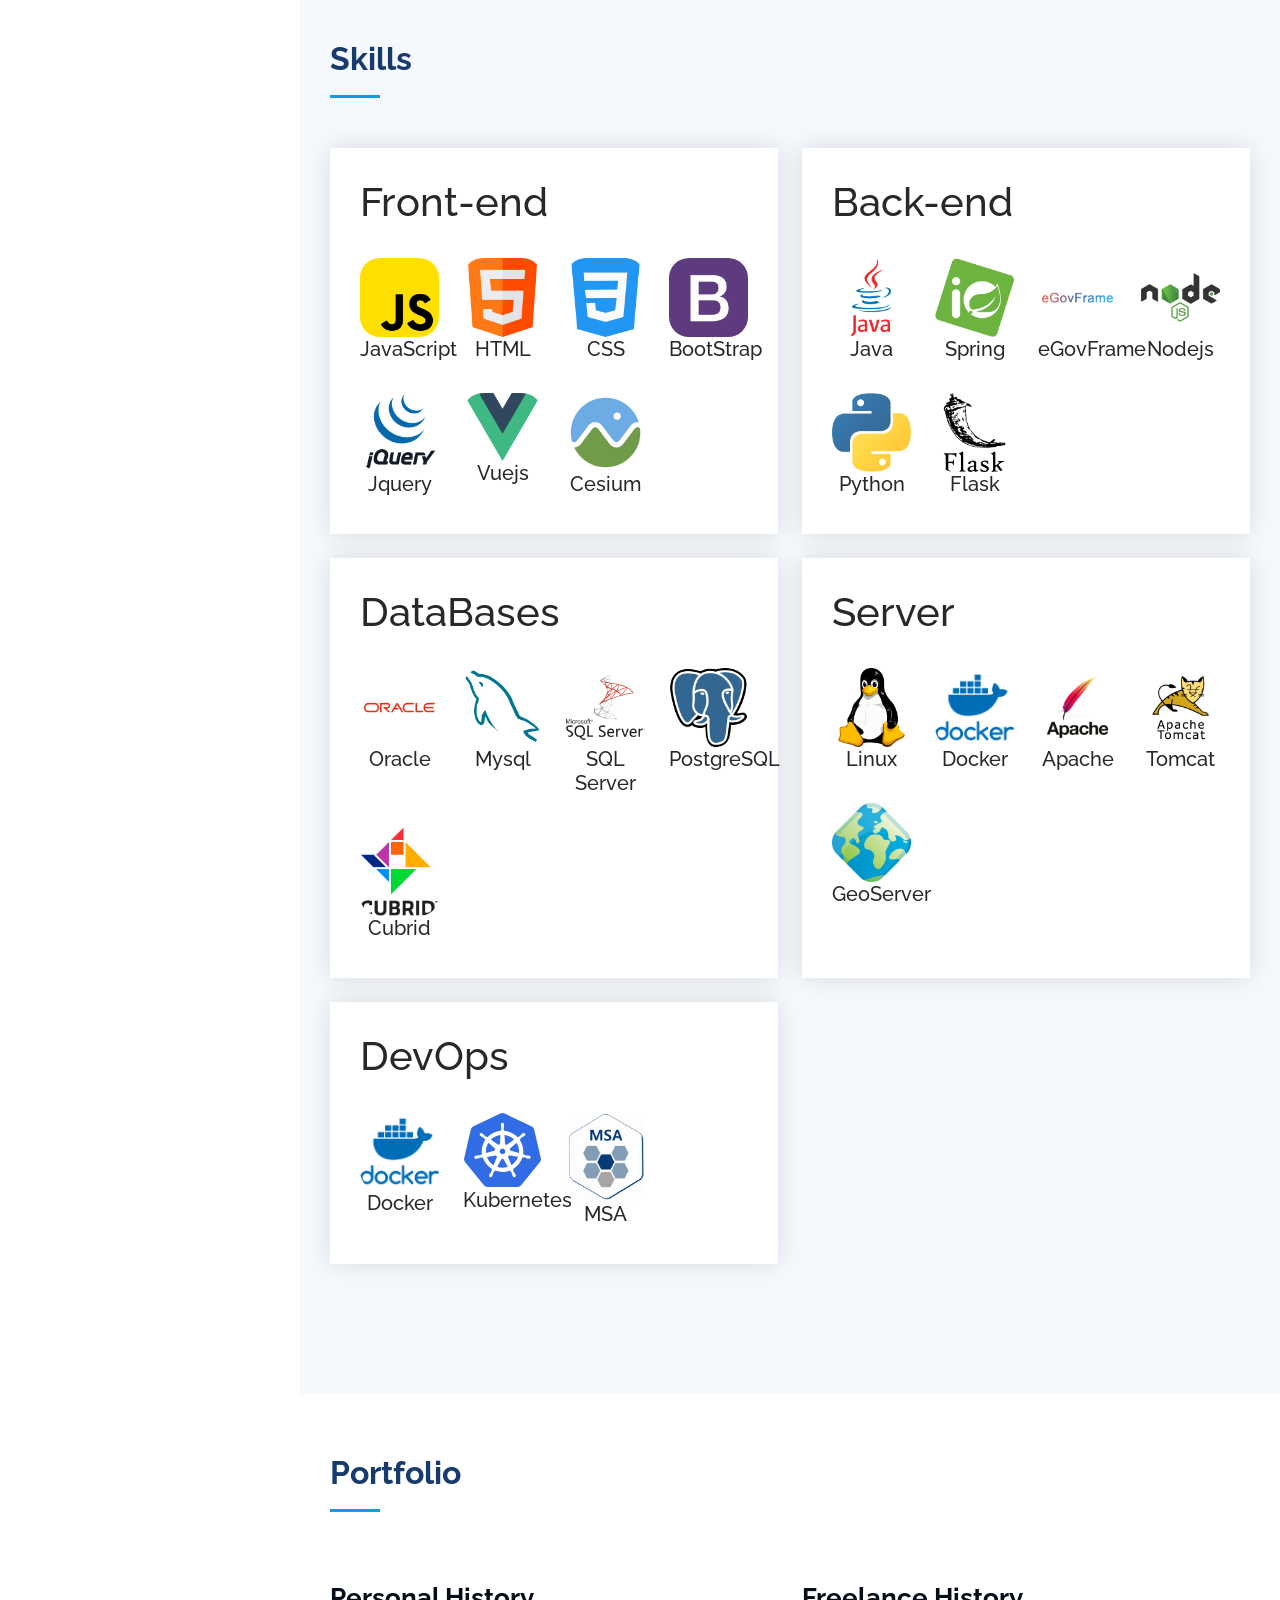
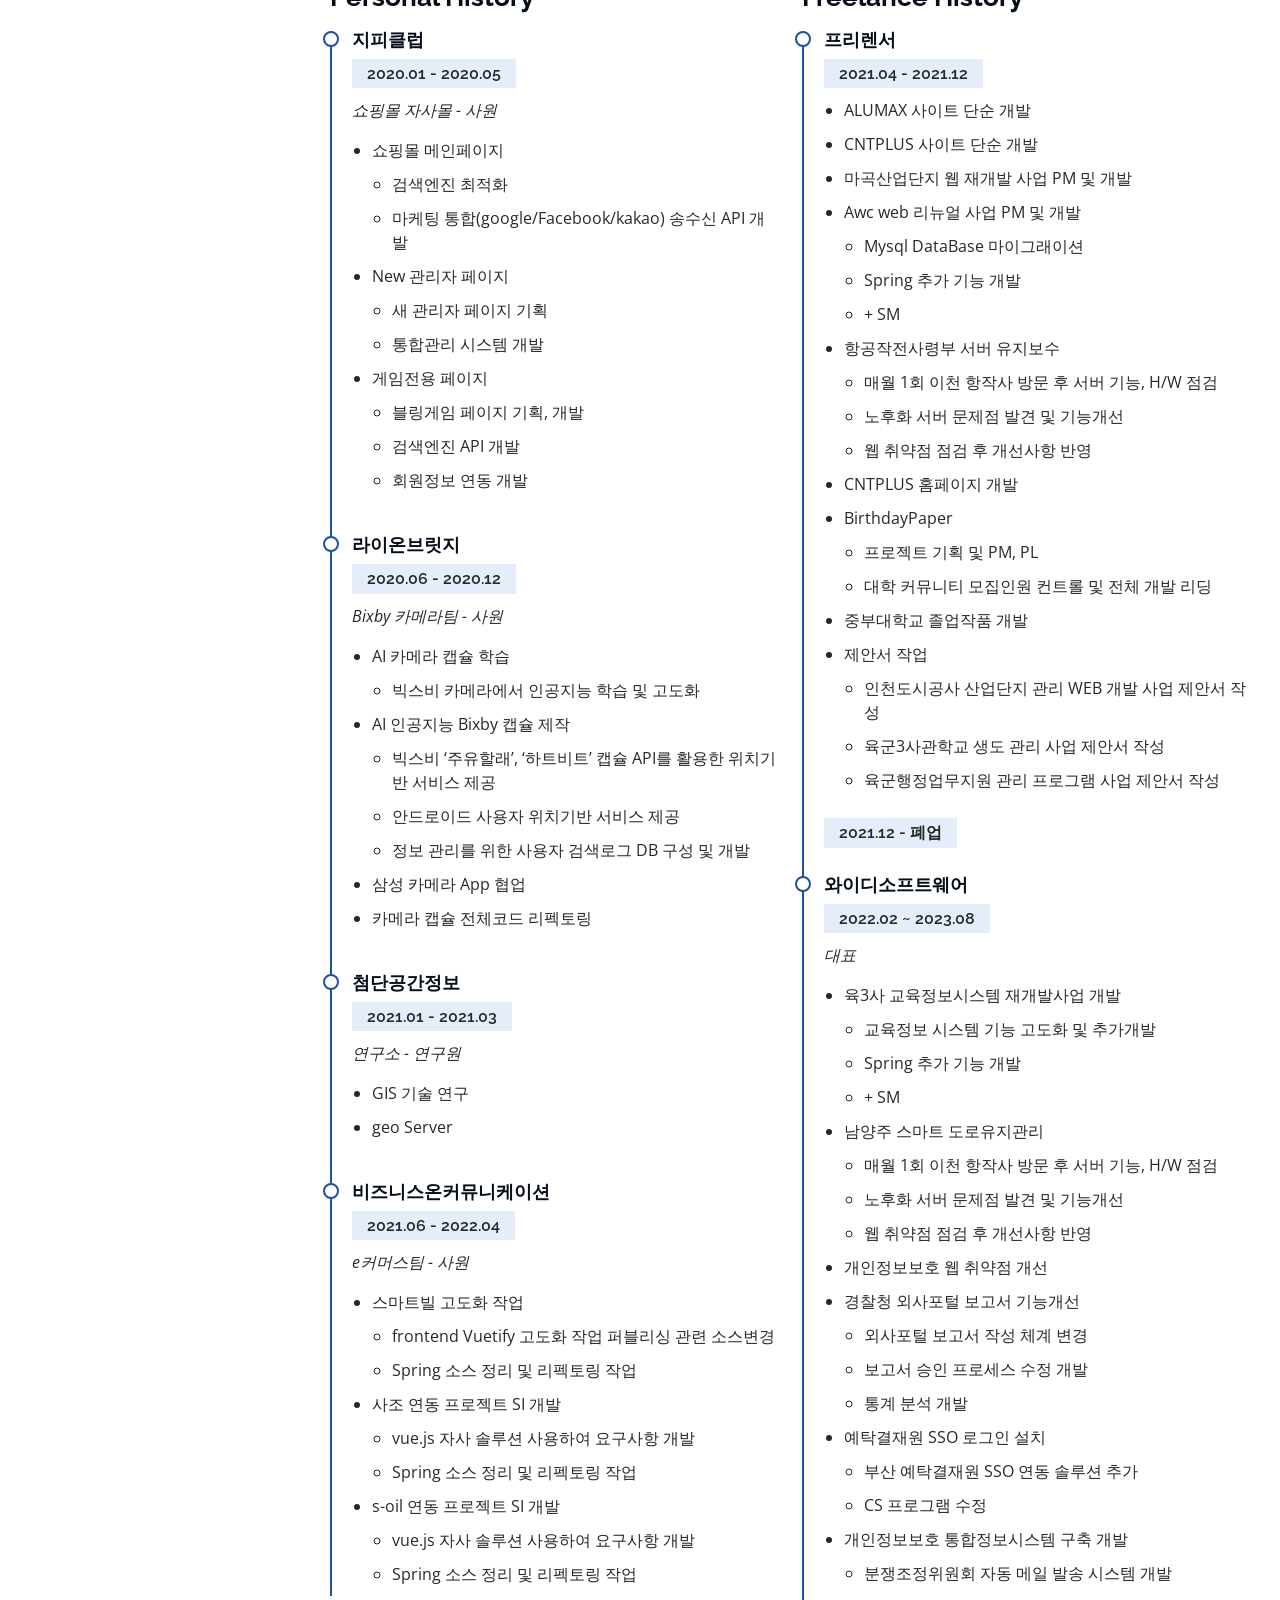
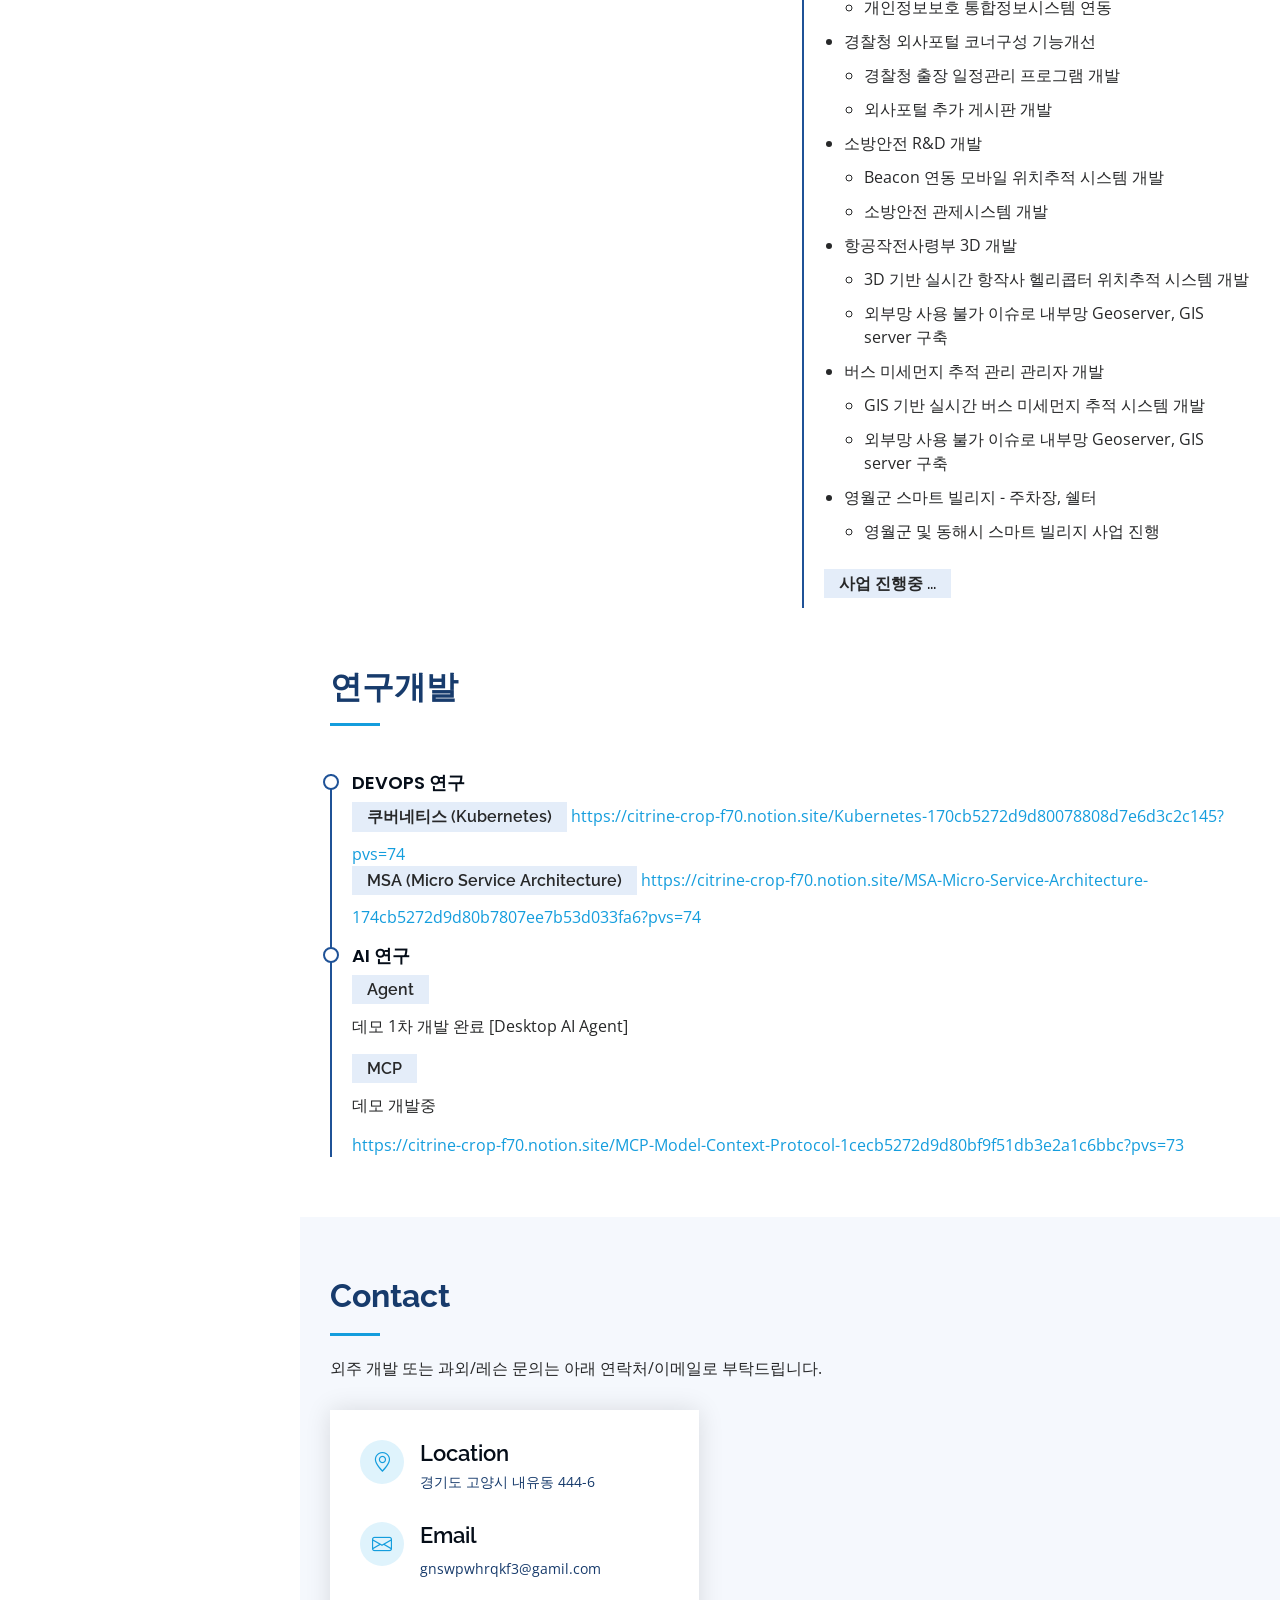
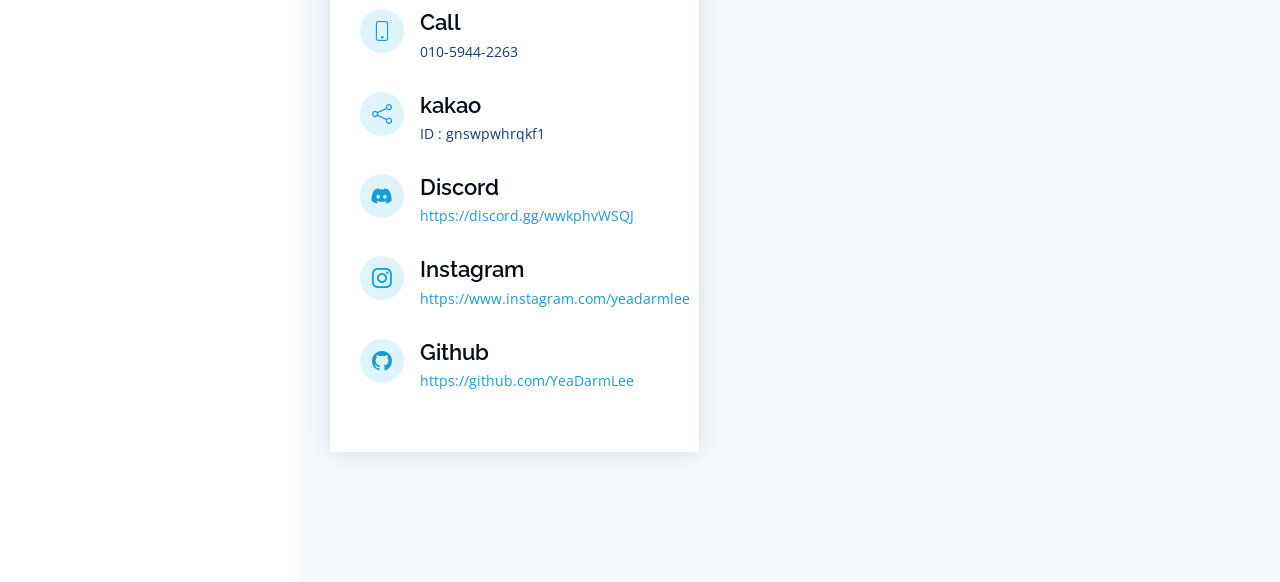
==== commit 60347f54: "Update index.html" ====
--- a/index.html
+++ b/index.html
@@ -277,6 +277,32 @@
 
             </div>
           </div>
+          
+          <div class="col-lg-6 d-flex align-items-stretch pt-md-4">
+            <div class="info">
+              <h1>DevOps</h1>
+
+              <div class="row" data-aos="fade-in">
+                
+                <div class="col-lg-3 align-items-stretch img-box pt-4 text-center">
+                  <img src="assets/img/skills/docker.png" class="img-fluid" alt="">
+                  <h5>Docker</h5>
+                </div>
+                
+                <div class="col-lg-3 align-items-stretch img-box pt-4 text-center">
+                  <img src="assets/img/skills/kuber.svg" class="img-fluid" alt="">
+                  <h5>Kubernetes</h5>
+                </div>
+                
+                <div class="col-lg-3 align-items-stretch img-box pt-4 text-center">
+                  <img src="assets/img/skills/MSA.png" class="img-fluid" alt="">
+                  <h5>MSA</h5>
+                </div>
+
+              </div>
+
+            </div>
+          </div>
 
         </div>
 
@@ -468,6 +494,32 @@
                 </ul>
               </ul>
               <h5>사업 진행중 ...</h5>
+            </div>
+          </div>
+
+        </div>
+
+        <div class="section-title" style="margin-top: 60px;">
+          <h2>연구개발</h2>
+        </div>
+
+        <div class="row">
+          <div class="col-lg-12" data-aos="fade-up">
+            <div class="resume-item">
+              <h4>DevOps 연구</h4>
+              <h5>쿠버네티스 (Kubernetes)</h5>
+              <a href="https://citrine-crop-f70.notion.site/Kubernetes-170cb5272d9d80078808d7e6d3c2c145?pvs=74">https://citrine-crop-f70.notion.site/Kubernetes-170cb5272d9d80078808d7e6d3c2c145?pvs=74</a>
+              <br>
+              <h5>MSA (Micro Service Architecture)</h5>
+              <a href="https://citrine-crop-f70.notion.site/MSA-Micro-Service-Architecture-174cb5272d9d80b7807ee7b53d033fa6?pvs=74">https://citrine-crop-f70.notion.site/MSA-Micro-Service-Architecture-174cb5272d9d80b7807ee7b53d033fa6?pvs=74</a>
+            </div>
+            <div class="resume-item">
+              <h4>AI 연구</h4>
+              <h5>Agent</h5>
+              <p>데모 1차 개발 완료 [Desktop AI Agent]</p>
+              <h5>MCP</h5>
+              <p>데모 개발중</p>
+              <a href="https://citrine-crop-f70.notion.site/MCP-Model-Context-Protocol-1cecb5272d9d80bf9f51db3e2a1c6bbc?pvs=73">https://citrine-crop-f70.notion.site/MCP-Model-Context-Protocol-1cecb5272d9d80bf9f51db3e2a1c6bbc?pvs=73</a>
             </div>
           </div>
         </div>
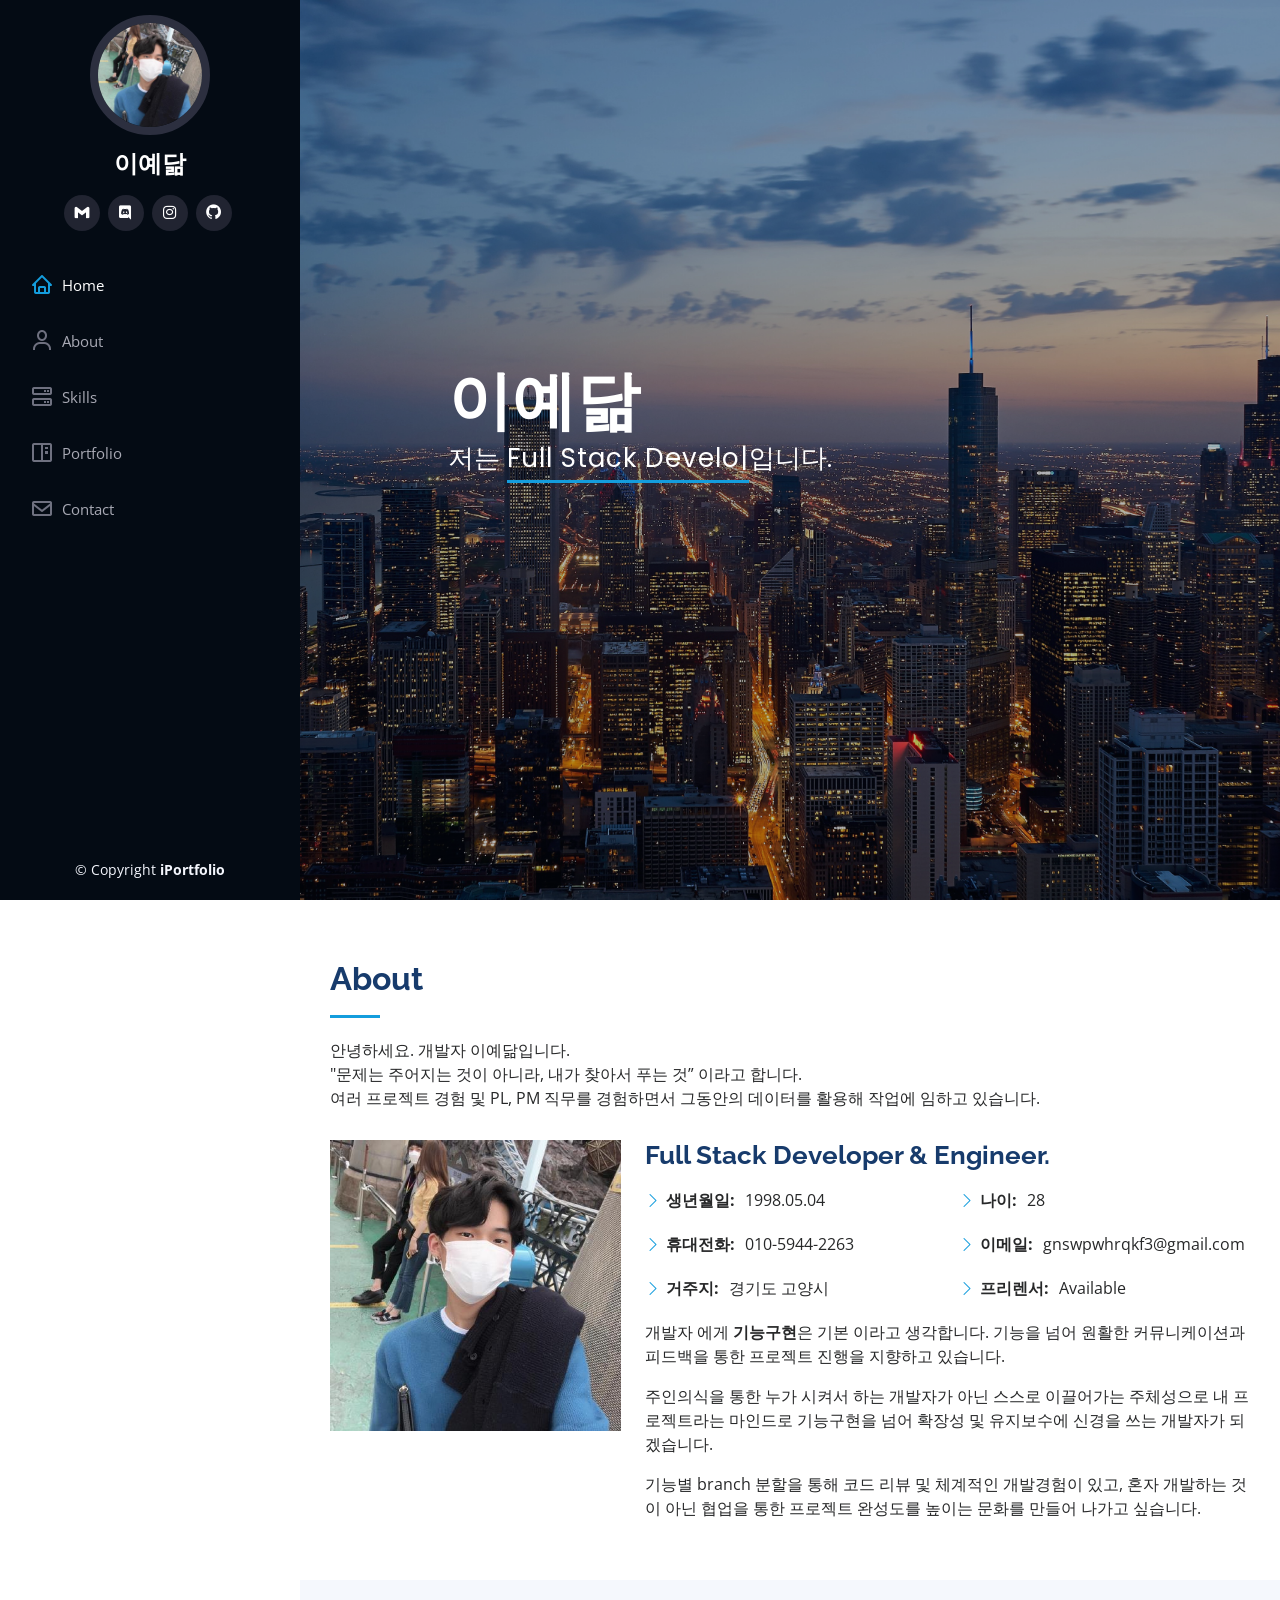
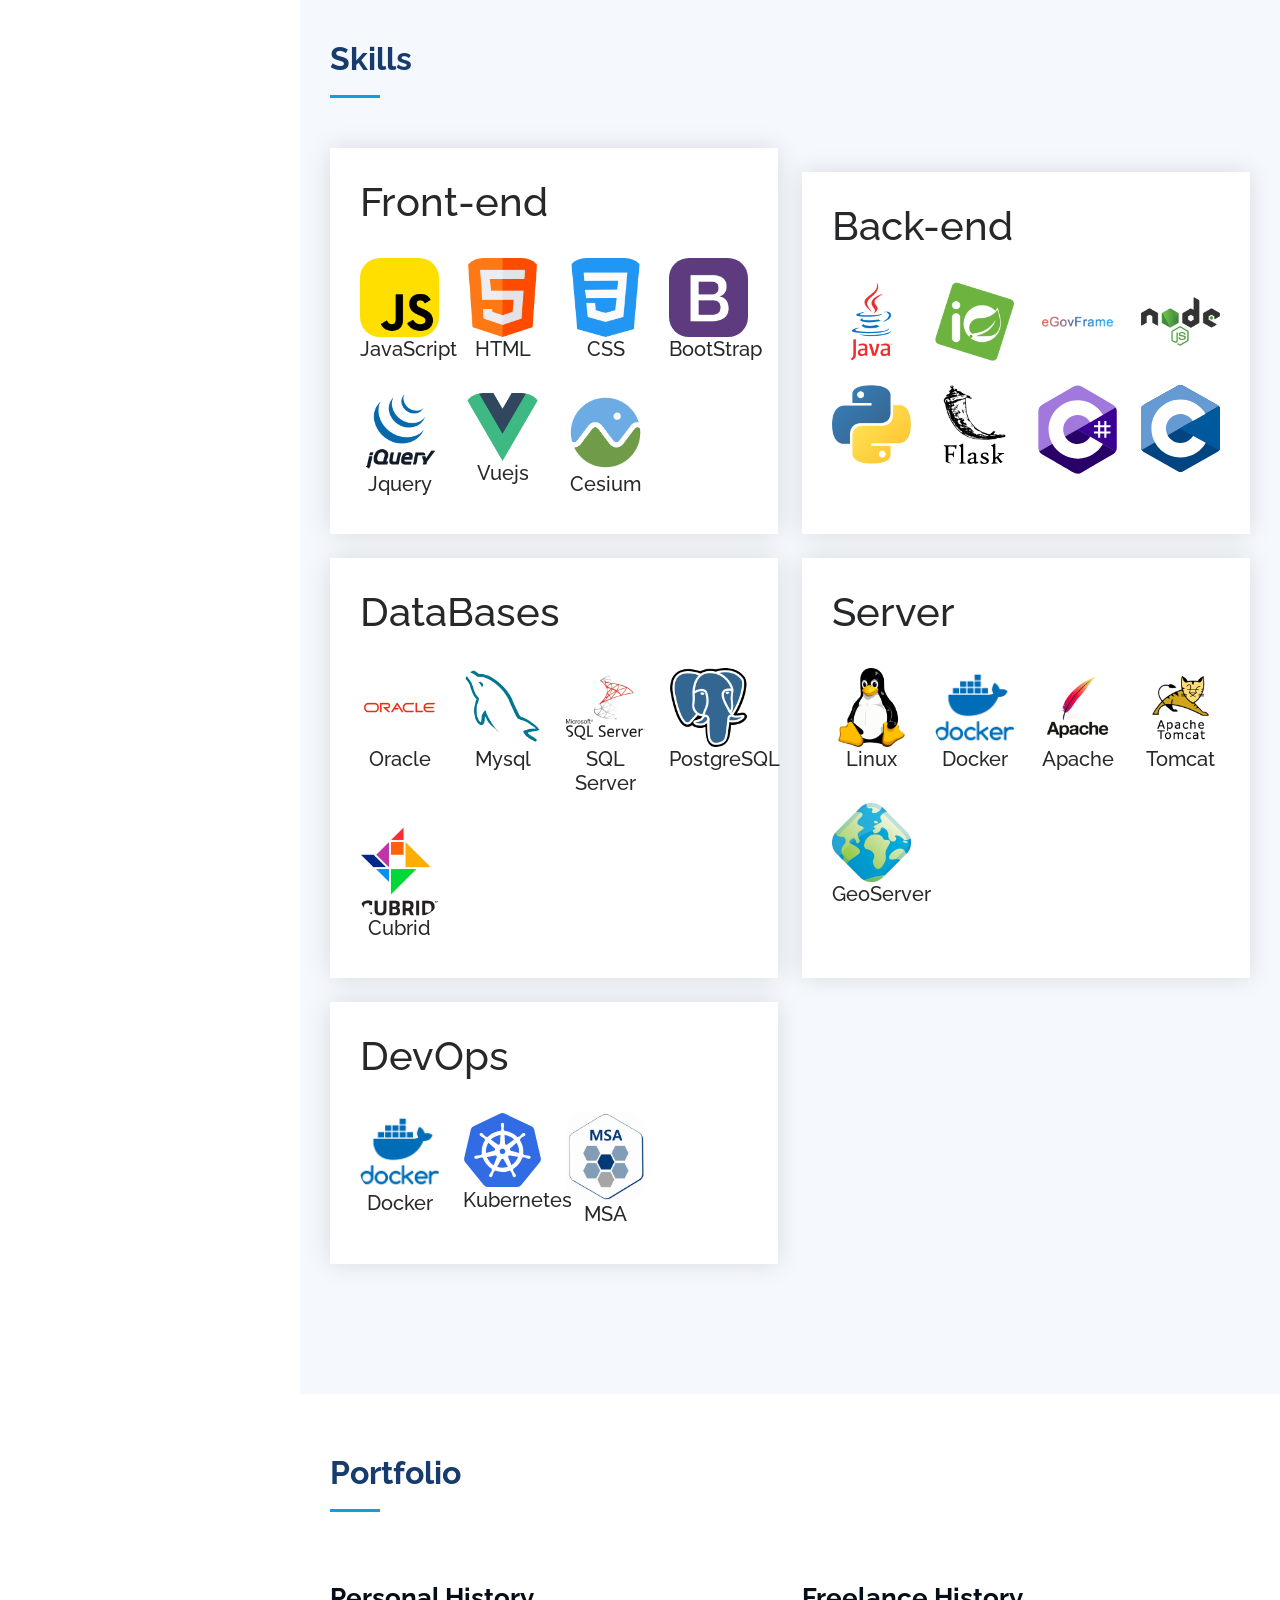
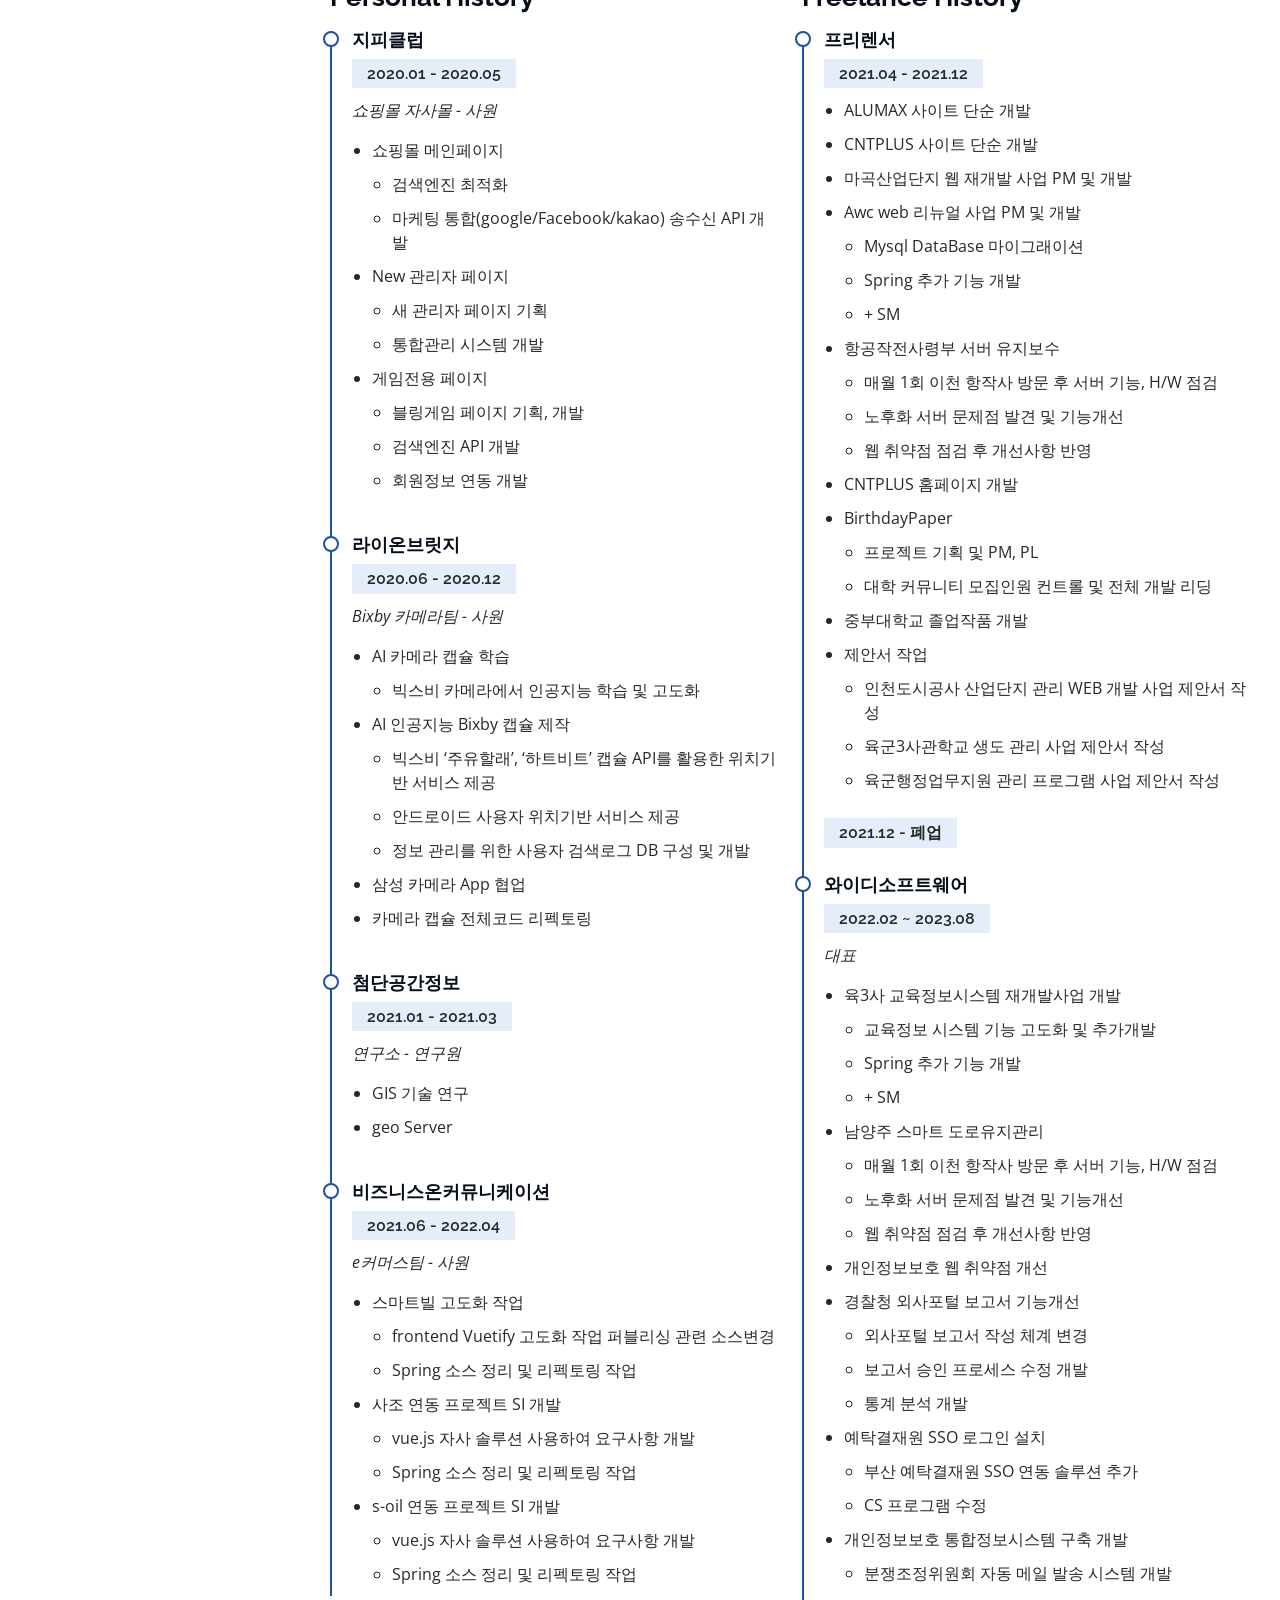
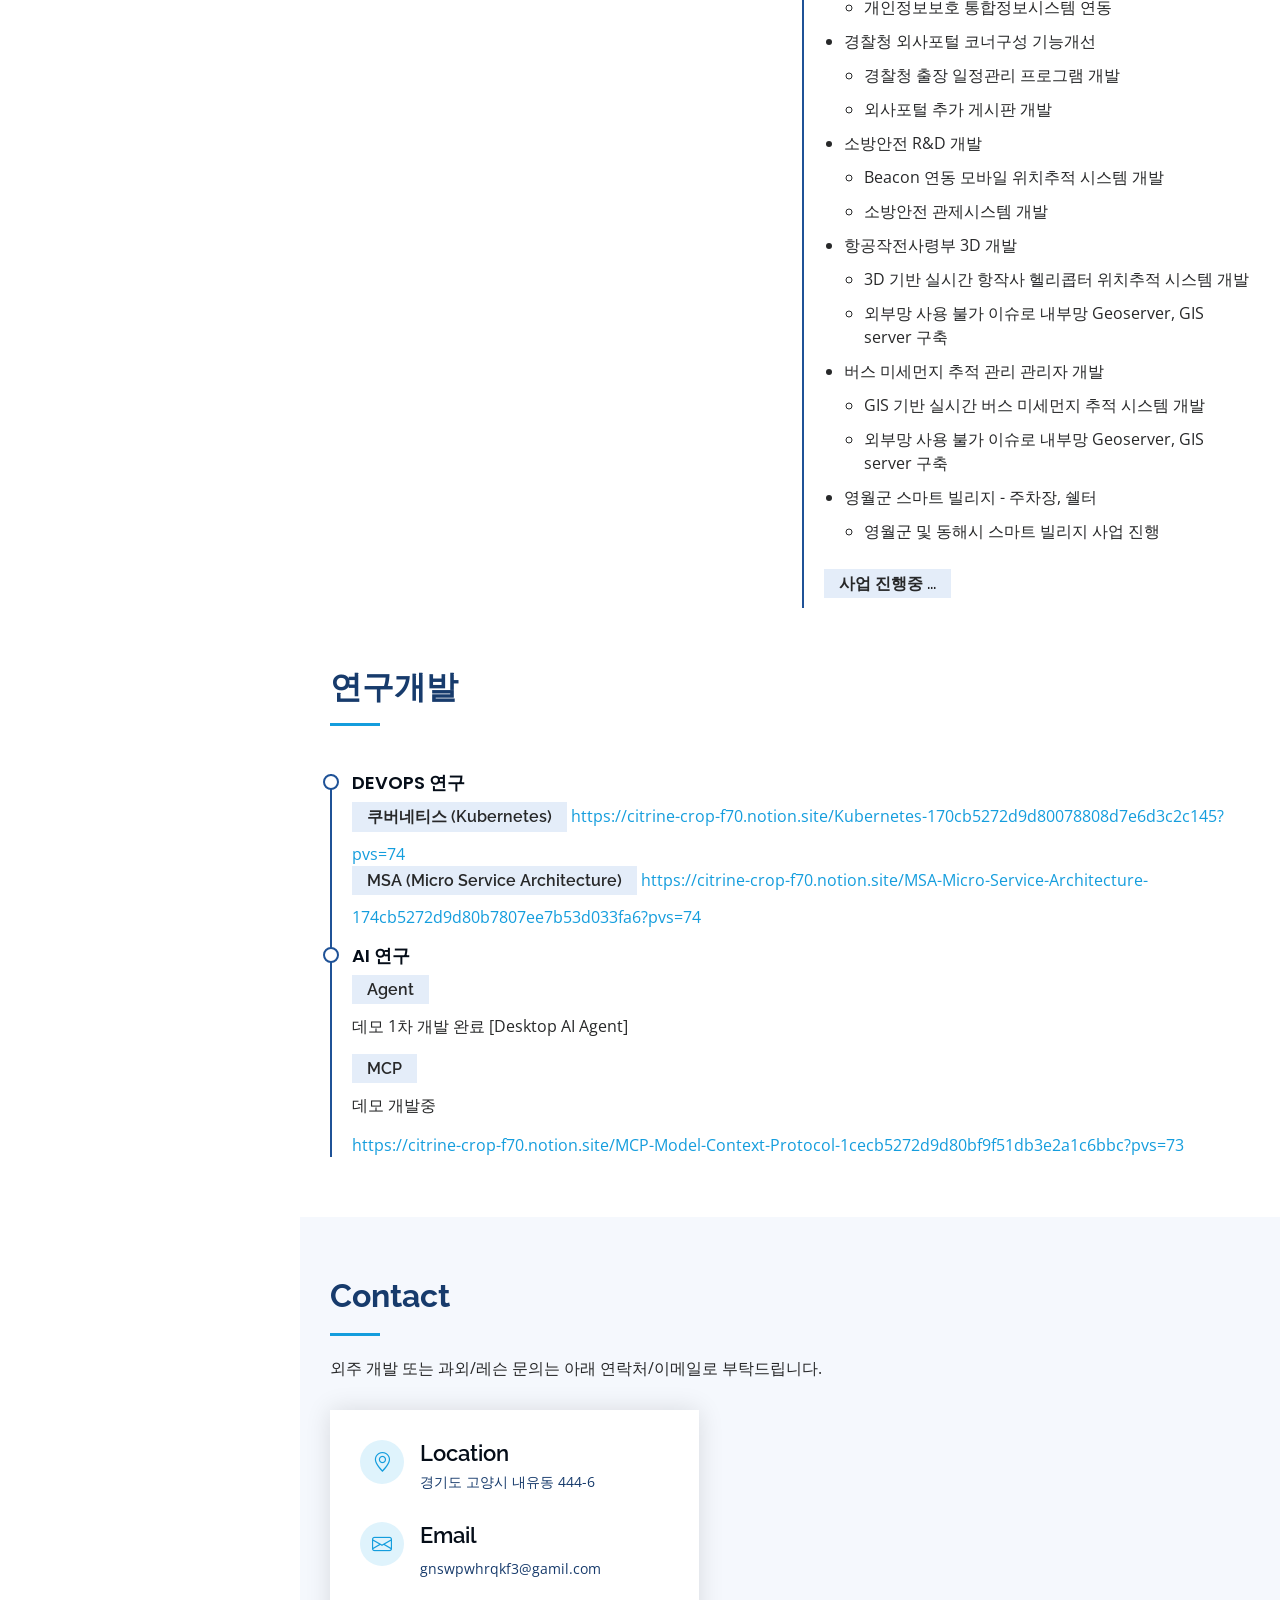
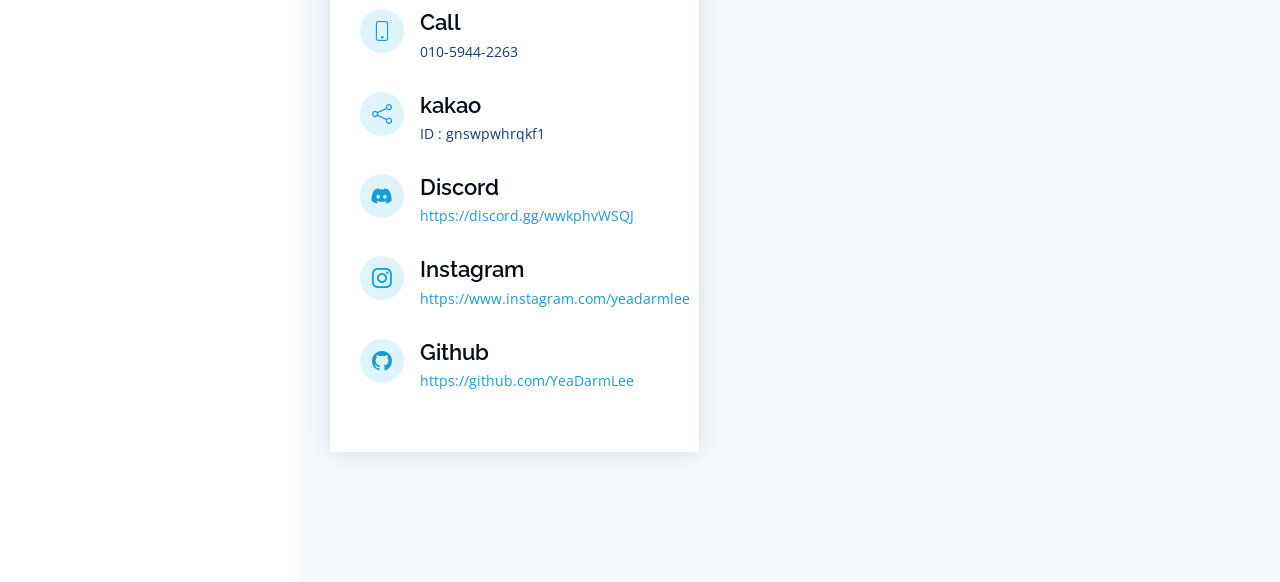
==== commit 6a3396b2: "포트폴리오 업데이트" ====
--- a/index.html
+++ b/index.html
@@ -95,13 +95,13 @@
               <div class="col-lg-6">
                 <ul>
                   <li><i class="bi bi-chevron-right"></i> <strong>생년월일:</strong> <span>1998.05.04</span></li>
-                  <li><i class="bi bi-chevron-right"></i> <strong>휴대전화:</strong> <span>010-6549-2263</span></li>
+                  <li><i class="bi bi-chevron-right"></i> <strong>휴대전화:</strong> <span>010-5944-2263</span></li>
                   <li><i class="bi bi-chevron-right"></i> <strong>거주지:</strong> <span>경기도 고양시</span></li>
                 </ul>
               </div>
               <div class="col-lg-6">
                 <ul>
-                  <li><i class="bi bi-chevron-right"></i> <strong>나이:</strong> <span>26</span></li>
+                  <li><i class="bi bi-chevron-right"></i> <strong>나이:</strong> <span>28</span></li>
                   <li><i class="bi bi-chevron-right"></i> <strong>이메일:</strong> <span>gnswpwhrqkf3@gmail.com</span></li>
                   <li><i class="bi bi-chevron-right"></i> <strong>프리렌서:</strong> <span>Available</span></li>
                 </ul>
@@ -131,37 +131,37 @@
               <h1>Front-end</h1>
 
               <div class="row" data-aos="fade-in">
-                <div class="col-lg-3 align-items-stretch img-box pt-4 text-center">
+                <div class="col-3 align-items-stretch img-box pt-4 text-center">
                   <img src="assets/img/skills/js.png" class="img-fluid" alt="">
                   <h5>JavaScript</h5>
                 </div>
 
-                <div class="col-lg-3 align-items-stretch img-box pt-4 text-center">
+                <div class="col-3 align-items-stretch img-box pt-4 text-center">
                   <img src="assets/img/skills/html.png" class="img-fluid" alt="">
                   <h5>HTML</h5>
                 </div>
 
-                <div class="col-lg-3 align-items-stretch img-box pt-4 text-center">
+                <div class="col-3 align-items-stretch img-box pt-4 text-center">
                   <img src="assets/img/skills/css-3.png" class="img-fluid" alt="">
                   <h5>CSS</h5>
                 </div>
 
-                <div class="col-lg-3 align-items-stretch img-box pt-4 text-center">
+                <div class="col-3 align-items-stretch img-box pt-4 text-center">
                   <img src="assets/img/skills/bootstrap.png" class="img-fluid" alt="">
                   <h5>BootStrap</h5>
                 </div>
 
-                <div class="col-lg-3 align-items-stretch img-box pt-4 text-center">
+                <div class="col-3 align-items-stretch img-box pt-4 text-center">
                   <img src="assets/img/skills/jquery.png" class="img-fluid" alt="">
                   <h5>Jquery</h5>
                 </div>
 
-                <div class="col-lg-3 align-items-stretch img-box pt-4 text-center">
+                <div class="col-3 align-items-stretch img-box pt-4 text-center">
                   <img src="assets/img/skills/vue.png" class="img-fluid" alt="">
                   <h5>Vuejs</h5>
                 </div>
 
-                <div class="col-lg-3 align-items-stretch img-box pt-4 text-center">
+                <div class="col-3 align-items-stretch img-box pt-4 text-center">
                   <img src="assets/img/skills/Cesium.png" class="img-fluid" alt="">
                   <h5>Cesium</h5>
                 </div>
@@ -170,39 +170,41 @@
             </div>
           </div>
 
-          <div class="col-lg-6 d-flex align-items-stretch">
+          <div class="col-lg-6 d-flex align-items-stretch pt-md-4">
             <div class="info">
               <h1>Back-end</h1>
 
               <div class="row" data-aos="fade-in">
-                <div class="col-lg-3 align-items-stretch img-box pt-4 text-center">
+                <div class="col-3 align-items-stretch img-box pt-4 text-center">
                   <img src="assets/img/skills/java.png" class="img-fluid" alt="">
-                  <h5>Java</h5>
-                </div>
-                
-                <div class="col-lg-3 align-items-stretch img-box pt-4 text-center">
+                </div>
+                
+                <div class="col-3 align-items-stretch img-box pt-4 text-center">
                   <img src="assets/img/skills/spring.png" class="img-fluid" alt="">
-                  <h5>Spring</h5>
-                </div>
-                
-                <div class="col-lg-3 align-items-stretch img-box pt-4 text-center">
+                </div>
+                
+                <div class="col-3 align-items-stretch img-box pt-4 text-center">
                   <img src="assets/img/skills/eGov.png" class="img-fluid" alt="">
-                  <h5>eGovFrame</h5>
-                </div>
-                
-                <div class="col-lg-3 align-items-stretch img-box pt-4 text-center">
+                </div>
+                
+                <div class="col-3 align-items-stretch img-box pt-4 text-center">
                   <img src="assets/img/skills/nodejs.png" class="img-fluid" alt="">
-                  <h5>Nodejs</h5>
-                </div>
-
-                <div class="col-lg-3 align-items-stretch img-box pt-4 text-center">
+                </div>
+
+                <div class="col-3 align-items-stretch img-box pt-4 text-center">
                   <img src="assets/img/skills/python.png" class="img-fluid" alt="">
-                  <h5>Python</h5>
-                </div>
-
-                <div class="col-lg-3 align-items-stretch img-box pt-4 text-center">
+                </div>
+
+                <div class="col-3 align-items-stretch img-box pt-4 text-center">
                   <img src="assets/img/skills/flask.png" class="img-fluid" alt="">
-                  <h5>Flask</h5>
+                </div>
+
+                <div class="col-3 align-items-stretch img-box pt-4 text-center">
+                  <img src="assets/img/skills/C_.svg" class="img-fluid" alt="">
+                </div>
+
+                <div class="col-3 align-items-stretch img-box pt-4 text-center">
+                  <img src="assets/img/skills/C.svg" class="img-fluid" alt="">
                 </div>
               </div>
 
@@ -214,27 +216,27 @@
               <h1>DataBases</h1>
 
               <div class="row" data-aos="fade-in">
-                <div class="col-lg-3 align-items-stretch img-box pt-4 text-center">
+                <div class="col-3 align-items-stretch img-box pt-4 text-center">
                   <img src="assets/img/skills/oracle.png" class="img-fluid" alt="">
                   <h5>Oracle</h5>
                 </div>
 
-                <div class="col-lg-3 align-items-stretch img-box pt-4 text-center">
+                <div class="col-3 align-items-stretch img-box pt-4 text-center">
                   <img src="assets/img/skills/mysql.png" class="img-fluid" alt="">
                   <h5>Mysql</h5>
                 </div>
 
-                <div class="col-lg-3 align-items-stretch img-box pt-4 text-center">
+                <div class="col-3 align-items-stretch img-box pt-4 text-center">
                   <img src="assets/img/skills/sqlServer.png" class="img-fluid" alt="">
                   <h5>SQL Server</h5>
                 </div>
 
-                <div class="col-lg-3 align-items-stretch img-box pt-4 text-center">
+                <div class="col-3 align-items-stretch img-box pt-4 text-center">
                   <img src="assets/img/skills/postgreSQL.png" class="img-fluid" alt="">
                   <h5>PostgreSQL</h5>
                 </div>
 
-                <div class="col-lg-3 align-items-stretch img-box pt-4 text-center">
+                <div class="col-3 align-items-stretch img-box pt-4 text-center">
                   <img src="assets/img/skills/cubrid.png" class="img-fluid" alt="">
                   <h5>Cubrid</h5>
                 </div>
@@ -249,27 +251,27 @@
               <h1>Server</h1>
 
               <div class="row" data-aos="fade-in">
-                <div class="col-lg-3 align-items-stretch img-box pt-4 text-center">
+                <div class="col-3 align-items-stretch img-box pt-4 text-center">
                   <img src="assets/img/skills/linux.png" class="img-fluid" alt="">
                   <h5>Linux</h5>
                 </div>
                 
-                <div class="col-lg-3 align-items-stretch img-box pt-4 text-center">
+                <div class="col-3 align-items-stretch img-box pt-4 text-center">
                   <img src="assets/img/skills/docker.png" class="img-fluid" alt="">
                   <h5>Docker</h5>
                 </div>
 
-                <div class="col-lg-3 align-items-stretch img-box pt-4 text-center">
+                <div class="col-3 align-items-stretch img-box pt-4 text-center">
                   <img src="assets/img/skills/apache.png" class="img-fluid" alt="">
                   <h5>Apache</h5>
                 </div>
                 
-                <div class="col-lg-3 align-items-stretch img-box pt-4 text-center">
+                <div class="col-3 align-items-stretch img-box pt-4 text-center">
                   <img src="assets/img/skills/tomcat.png" class="img-fluid" alt="">
                   <h5>Tomcat</h5>
                 </div>
                 
-                <div class="col-lg-3 align-items-stretch img-box pt-4 text-center">
+                <div class="col-3 align-items-stretch img-box pt-4 text-center">
                   <img src="assets/img/skills/geoServer.png" class="img-fluid" alt="">
                   <h5>GeoServer</h5>
                 </div>
@@ -284,17 +286,17 @@
 
               <div class="row" data-aos="fade-in">
                 
-                <div class="col-lg-3 align-items-stretch img-box pt-4 text-center">
+                <div class="col-3 align-items-stretch img-box pt-4 text-center">
                   <img src="assets/img/skills/docker.png" class="img-fluid" alt="">
                   <h5>Docker</h5>
                 </div>
                 
-                <div class="col-lg-3 align-items-stretch img-box pt-4 text-center">
+                <div class="col-3 align-items-stretch img-box pt-4 text-center">
                   <img src="assets/img/skills/kuber.svg" class="img-fluid" alt="">
                   <h5>Kubernetes</h5>
                 </div>
                 
-                <div class="col-lg-3 align-items-stretch img-box pt-4 text-center">
+                <div class="col-3 align-items-stretch img-box pt-4 text-center">
                   <img src="assets/img/skills/MSA.png" class="img-fluid" alt="">
                   <h5>MSA</h5>
                 </div>
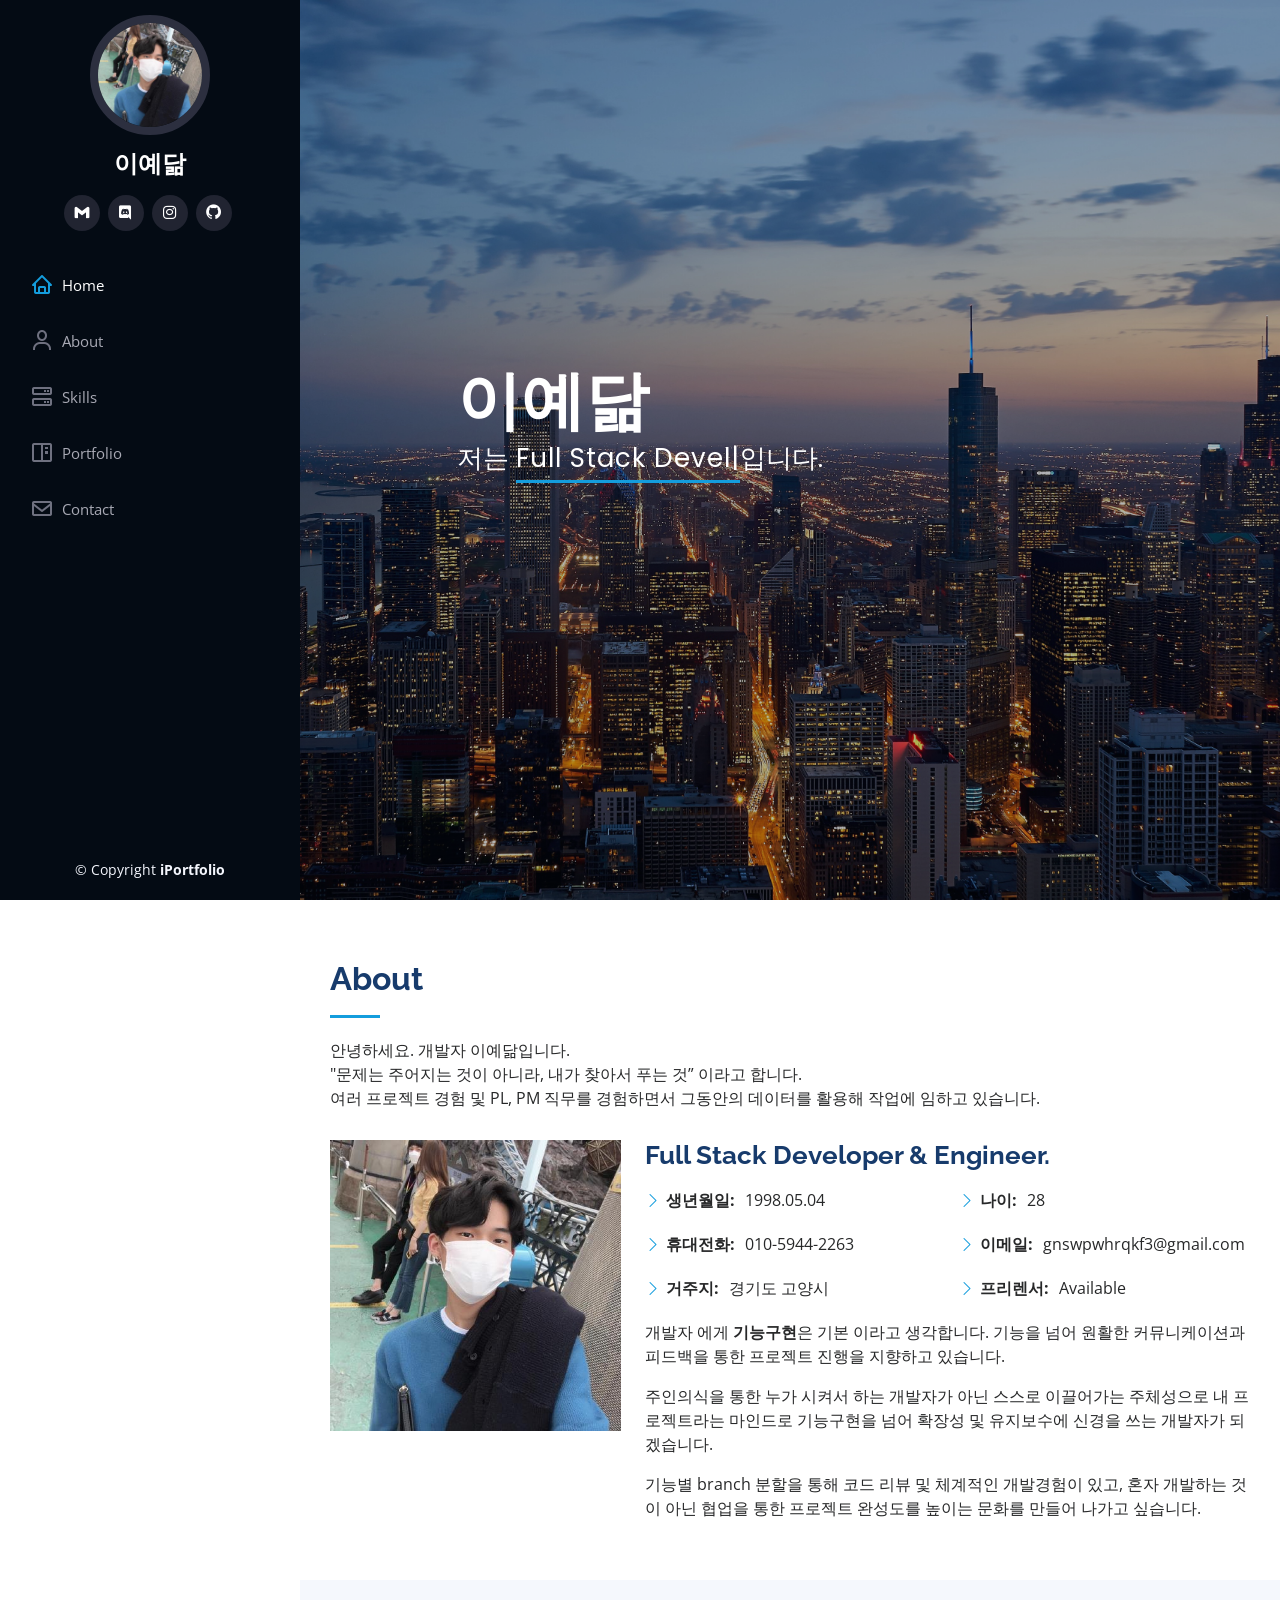
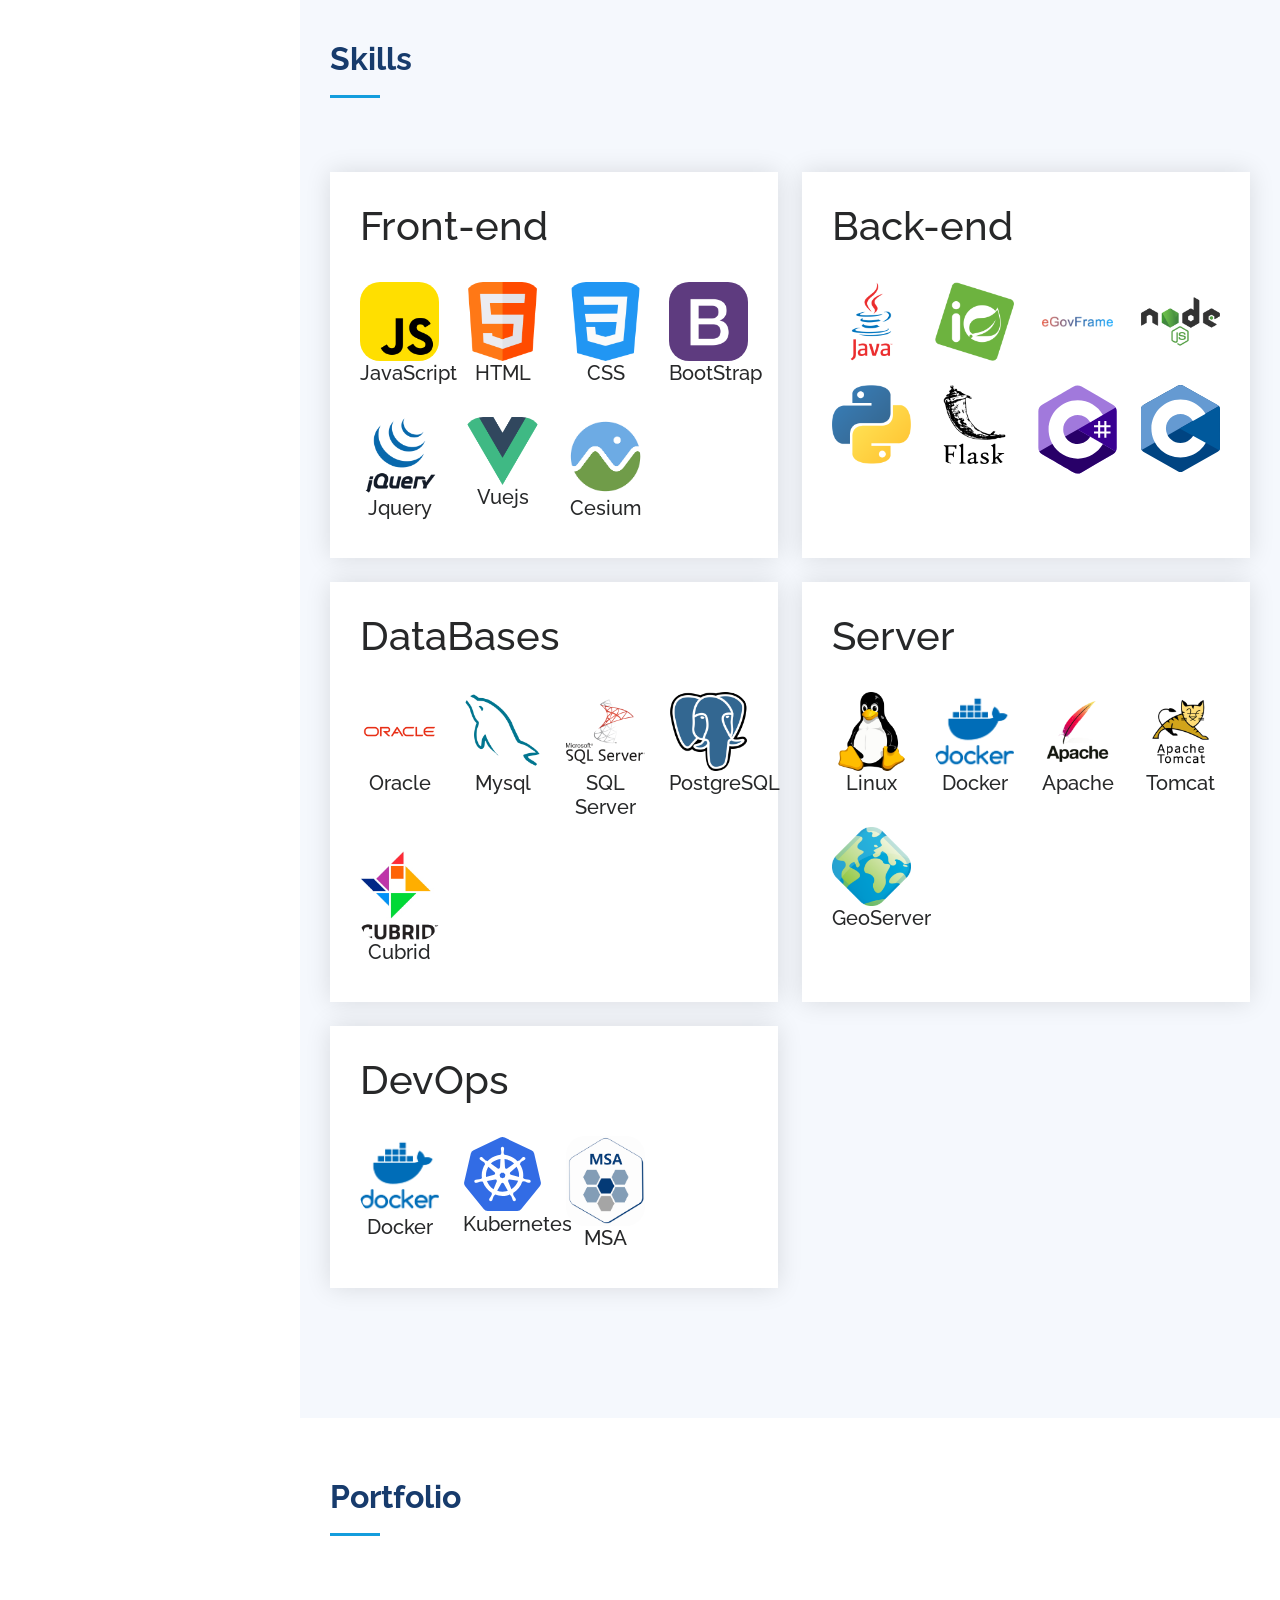
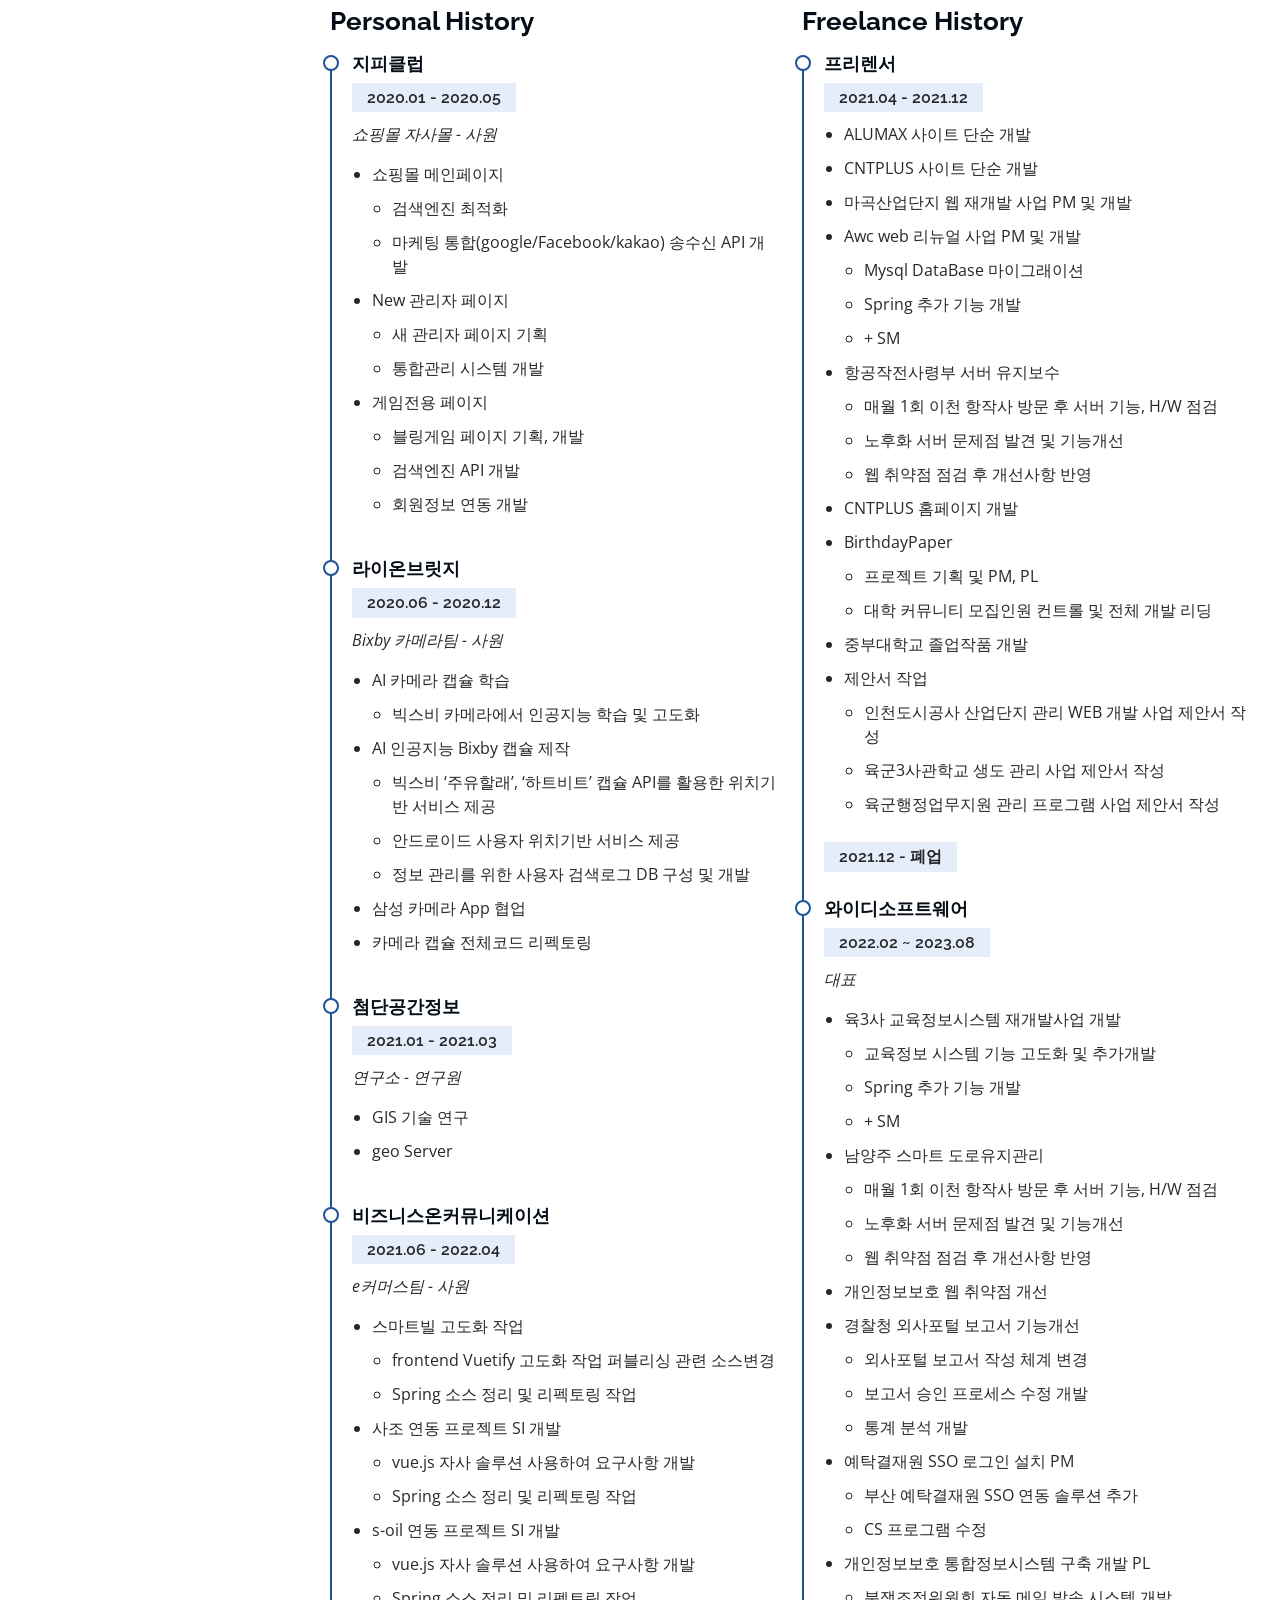
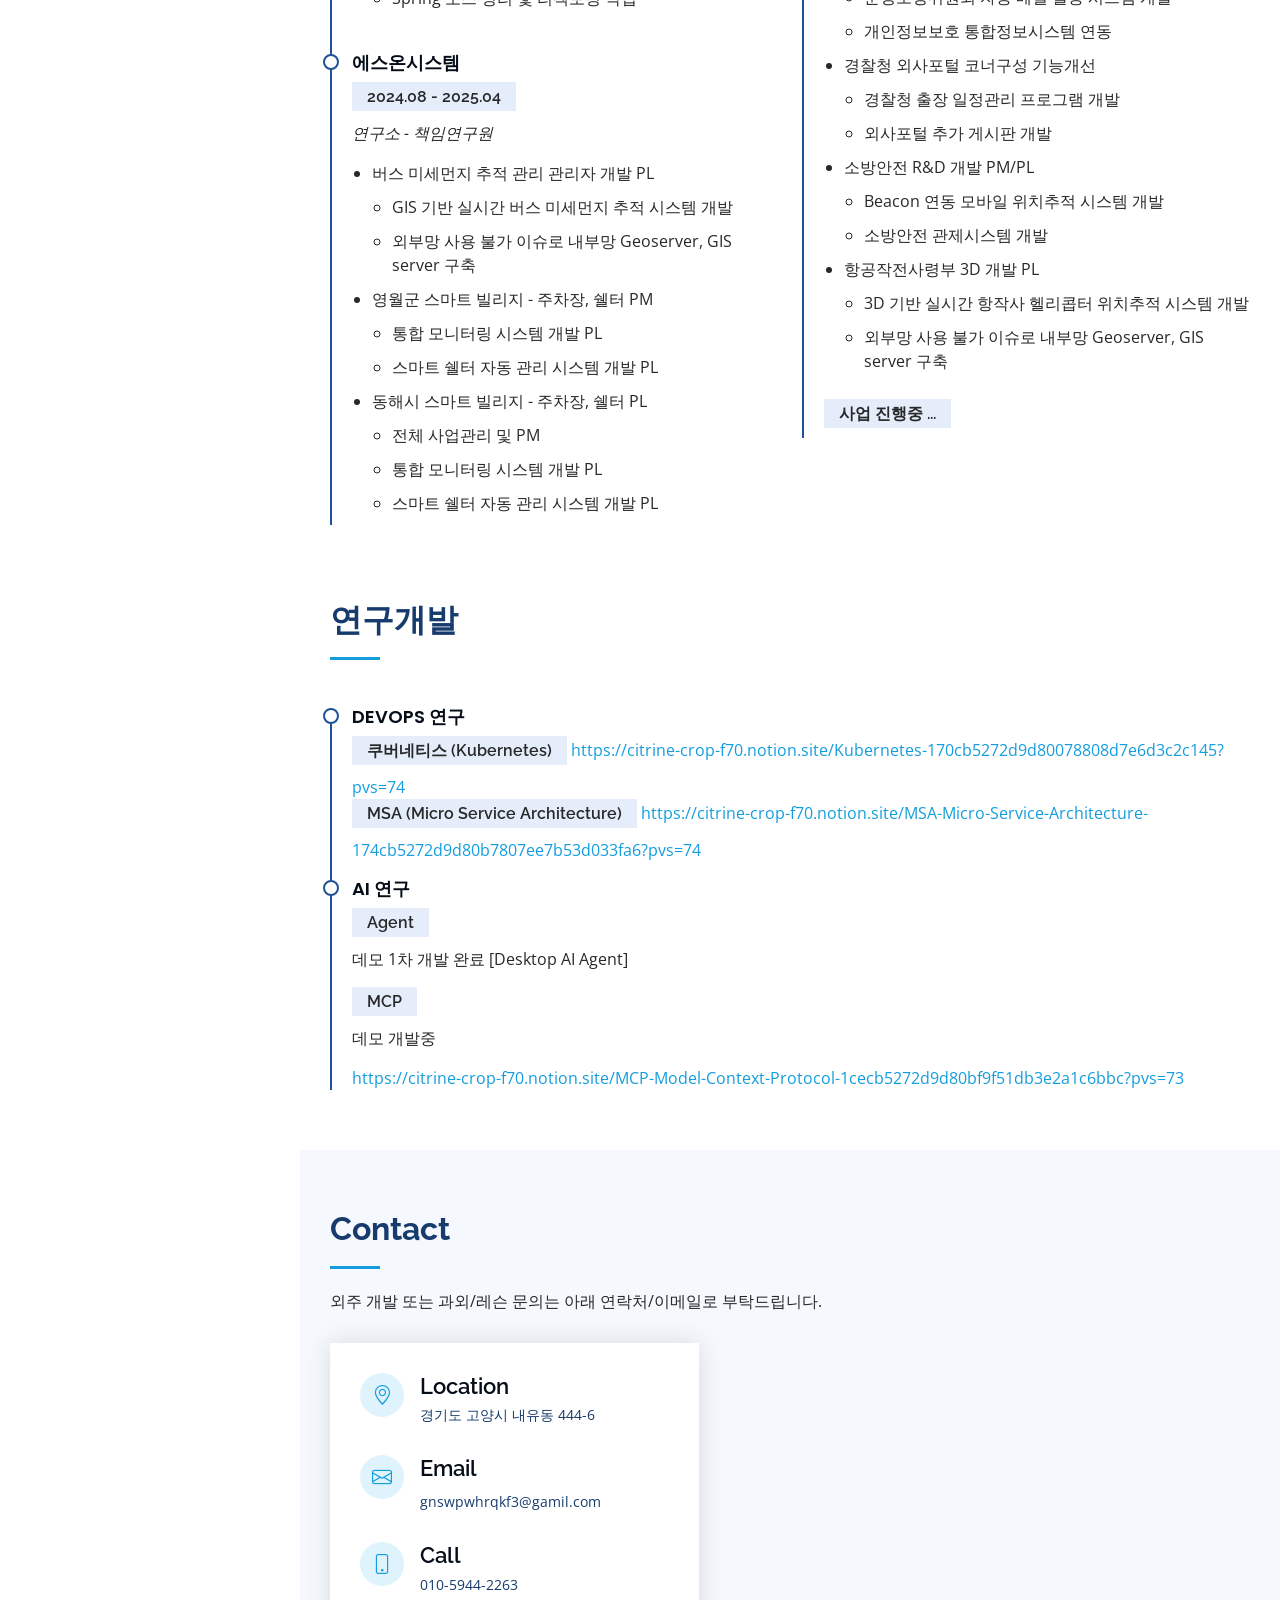
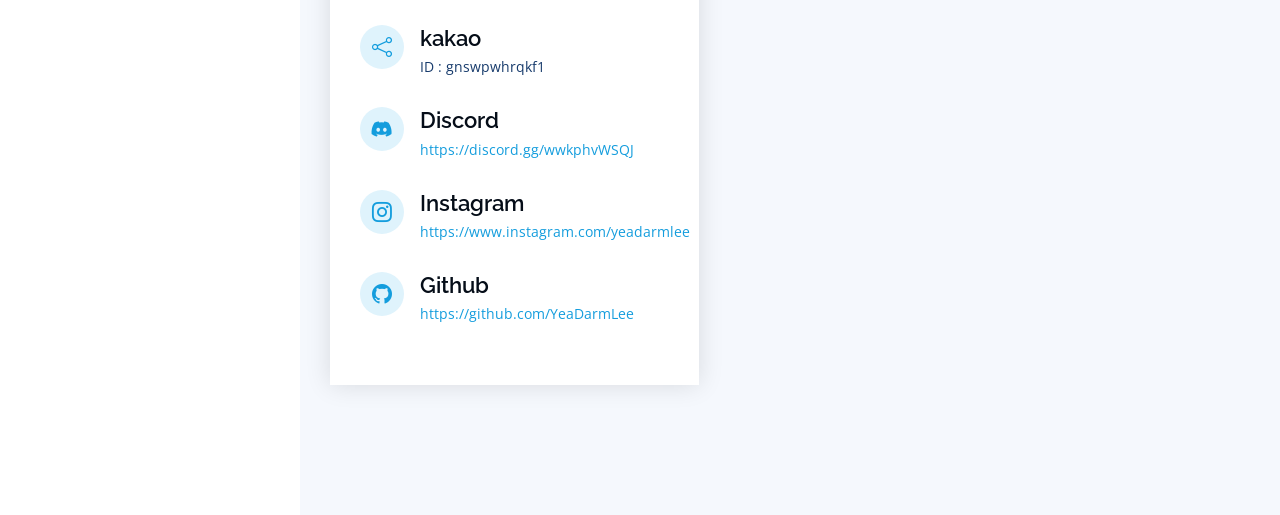
==== commit b045b030: "Update index.html" ====
--- a/index.html
+++ b/index.html
@@ -126,7 +126,7 @@
 
         <div class="row" data-aos="fade-in">
 
-          <div class="col-lg-6 d-flex align-items-stretch">
+          <div class="col-lg-6 d-flex align-items-stretch pt-md-4">
             <div class="info">
               <h1>Front-end</h1>
 
@@ -375,6 +375,7 @@
                 <li>geo Server</li>
               </ul>
             </div>
+
             <div class="resume-item">
               <h4>비즈니스온커뮤니케이션</h4>
               <h5>2021.06 - 2022.04</h5>
@@ -394,6 +395,30 @@
                 <ul>
                   <li>vue.js 자사 솔루션 사용하여 요구사항 개발</li>
                   <li>Spring 소스 정리 및 리펙토링 작업</li>
+                </ul>
+              </ul>
+            </div>
+            
+            <div class="resume-item">
+              <h4>에스온시스템</h4>
+              <h5>2024.08 - 2025.04</h5>
+              <p><em>연구소 - 책임연구원</em></p>
+              <ul>
+                <li>버스 미세먼지 추적 관리 관리자 개발 PL</li>
+                <ul>
+                  <li>GIS 기반 실시간 버스 미세먼지 추적 시스템 개발</li>
+                  <li>외부망 사용 불가 이슈로 내부망 Geoserver, GIS server 구축</li>
+                </ul>
+                <li>영월군 스마트 빌리지 - 주차장, 쉘터 PM</li>
+                <ul>
+                  <li>통합 모니터링 시스템 개발 PL</li>
+                  <li>스마트 쉘터 자동 관리 시스템 개발 PL</li>
+                </ul>
+                <li>동해시 스마트 빌리지 - 주차장, 쉘터 PL</li>
+                <ul>
+                  <li>전체 사업관리 및 PM</li>
+                  <li>통합 모니터링 시스템 개발 PL</li>
+                  <li>스마트 쉘터 자동 관리 시스템 개발 PL</li>
                 </ul>
               </ul>
             </div>
@@ -460,12 +485,12 @@
                   <li>보고서 승인 프로세스 수정 개발</li>
                   <li>통계 분석 개발</li>
                 </ul>
-                <li>예탁결재원 SSO 로그인 설치</li>
+                <li>예탁결재원 SSO 로그인 설치 PM</li>
                 <ul>
                   <li>부산 예탁결재원 SSO 연동 솔루션 추가</li>
                   <li>CS 프로그램 수정</li>
                 </ul>
-                <li>개인정보보호 통합정보시스템 구축 개발</li>
+                <li>개인정보보호 통합정보시스템 구축 개발 PL</li>
                 <ul>
                   <li>분쟁조정위원회 자동 메일 발송 시스템 개발</li>
                   <li>개인정보보호 통합정보시스템 연동</li>
@@ -475,24 +500,15 @@
                   <li>경찰청 출장 일정관리 프로그램 개발</li>
                   <li>외사포털 추가 게시판 개발</li>
                 </ul>
-                <li>소방안전 R&D 개발</li>
+                <li>소방안전 R&D 개발 PM/PL</li>
                 <ul>
                   <li>Beacon 연동 모바일 위치추적 시스템 개발</li>
                   <li>소방안전 관제시스템 개발</li>
                 </ul>
-                <li>항공작전사령부 3D 개발</li>
+                <li>항공작전사령부 3D 개발 PL</li>
                 <ul>
                   <li>3D 기반 실시간 항작사 헬리콥터 위치추적 시스템 개발</li>
                   <li>외부망 사용 불가 이슈로 내부망 Geoserver, GIS server 구축</li>
-                </ul>
-                <li>버스 미세먼지 추적 관리 관리자 개발</li>
-                <ul>
-                  <li>GIS 기반 실시간 버스 미세먼지 추적 시스템 개발</li>
-                  <li>외부망 사용 불가 이슈로 내부망 Geoserver, GIS server 구축</li>
-                </ul>
-                <li>영월군 스마트 빌리지 - 주차장, 쉘터</li>
-                <ul>
-                  <li>영월군 및 동해시 스마트 빌리지 사업 진행</li>
                 </ul>
               </ul>
               <h5>사업 진행중 ...</h5>
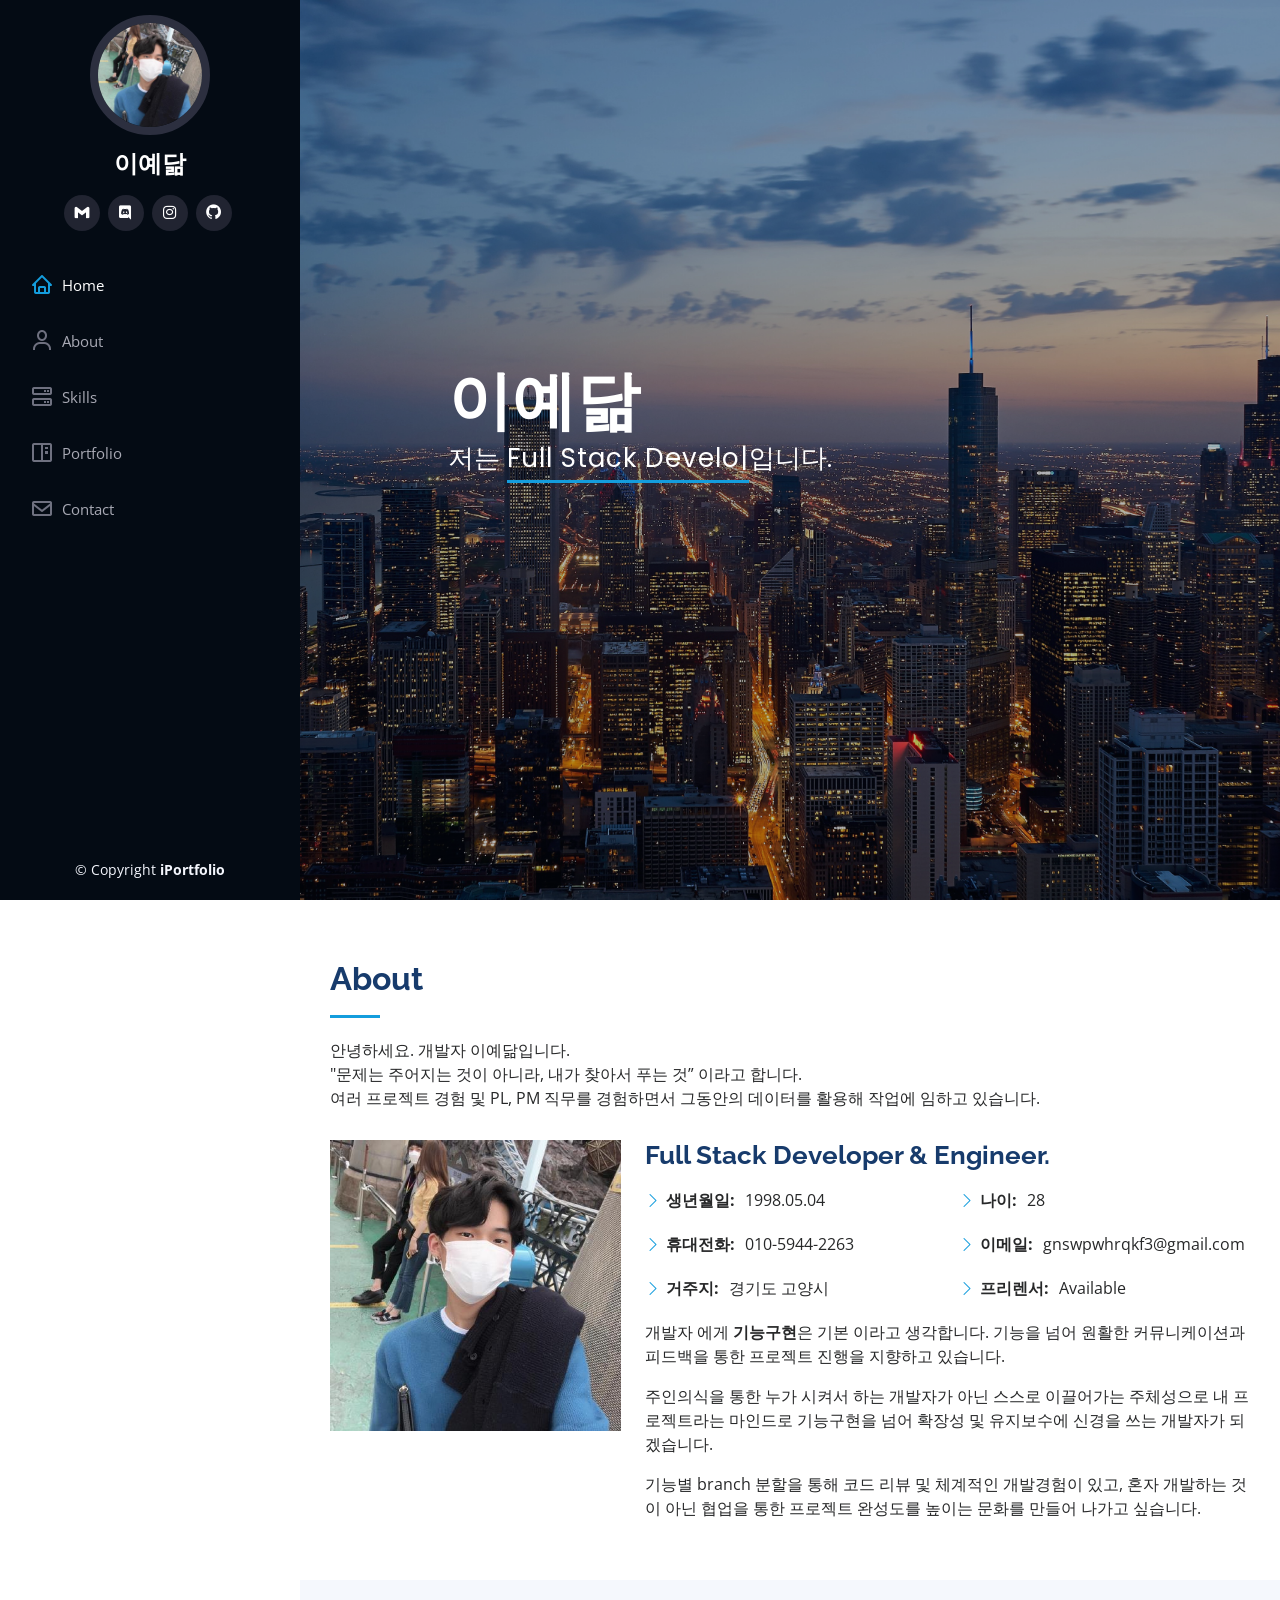
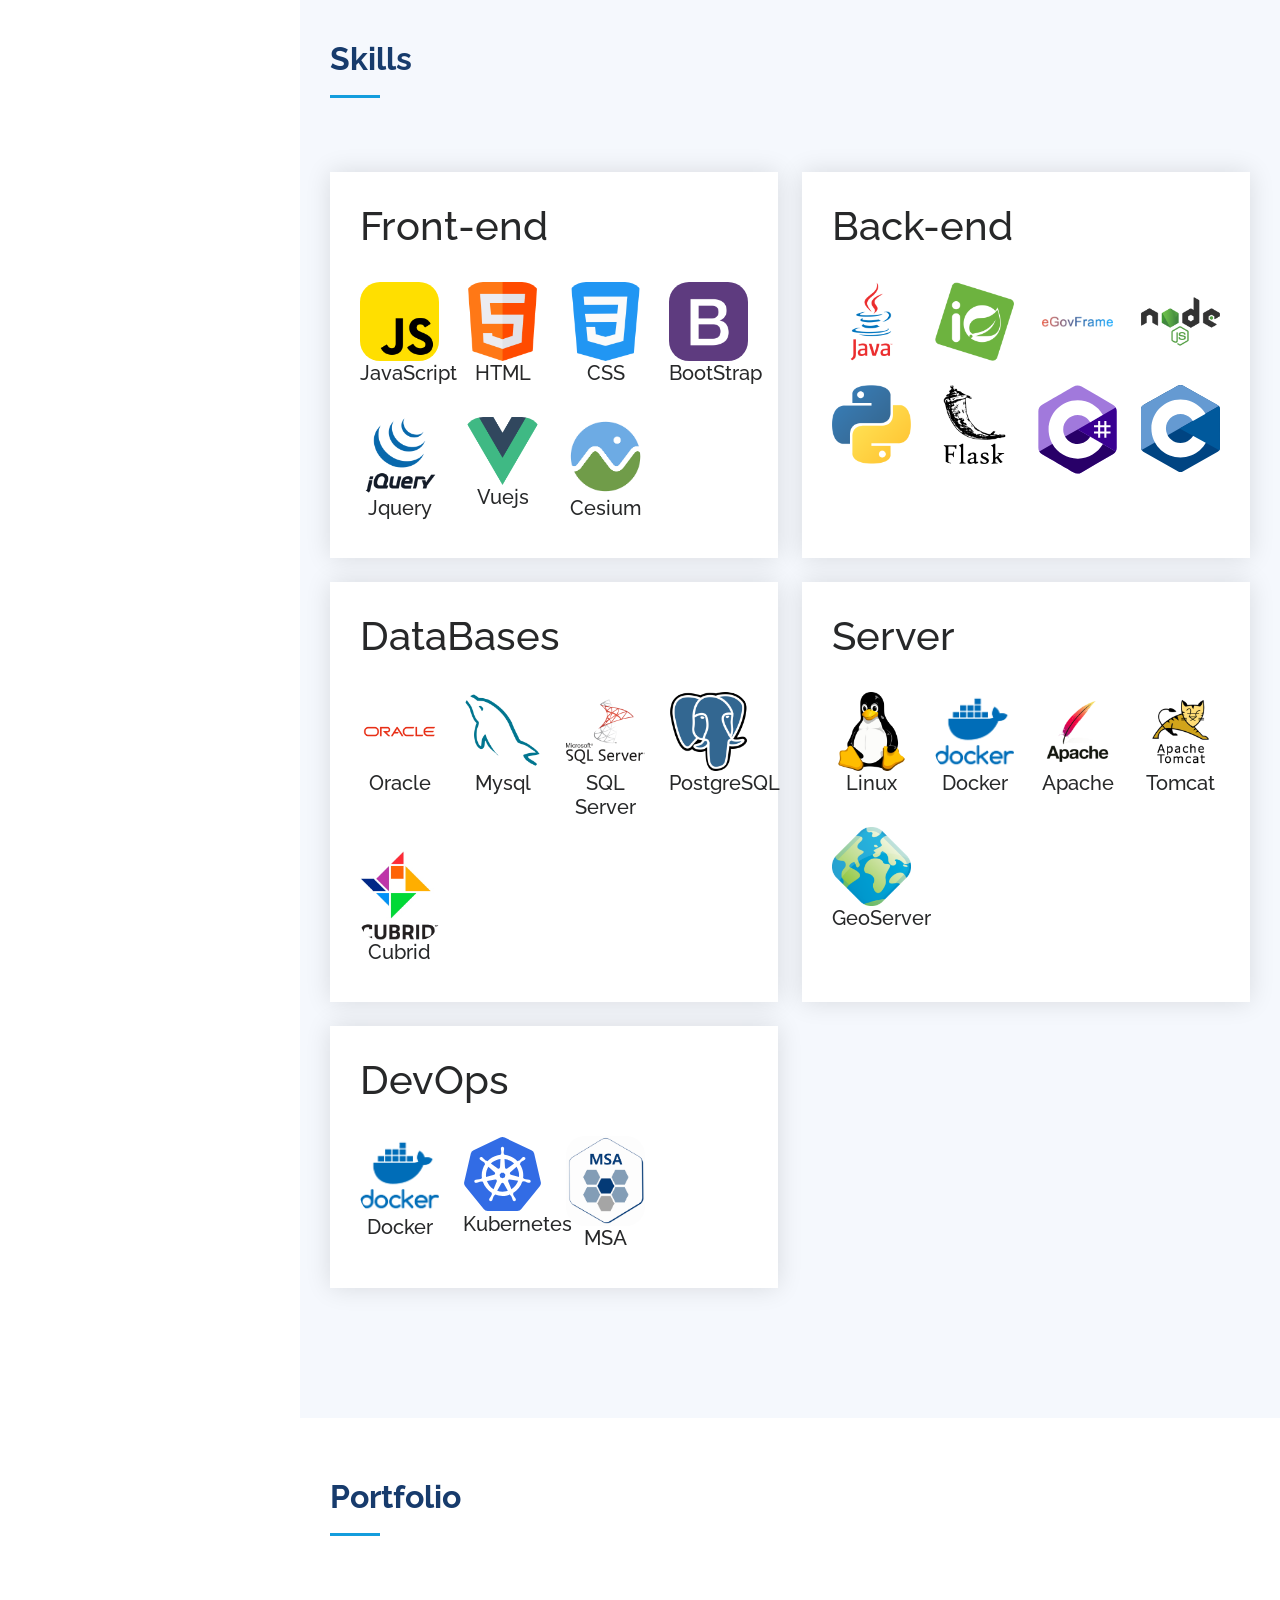
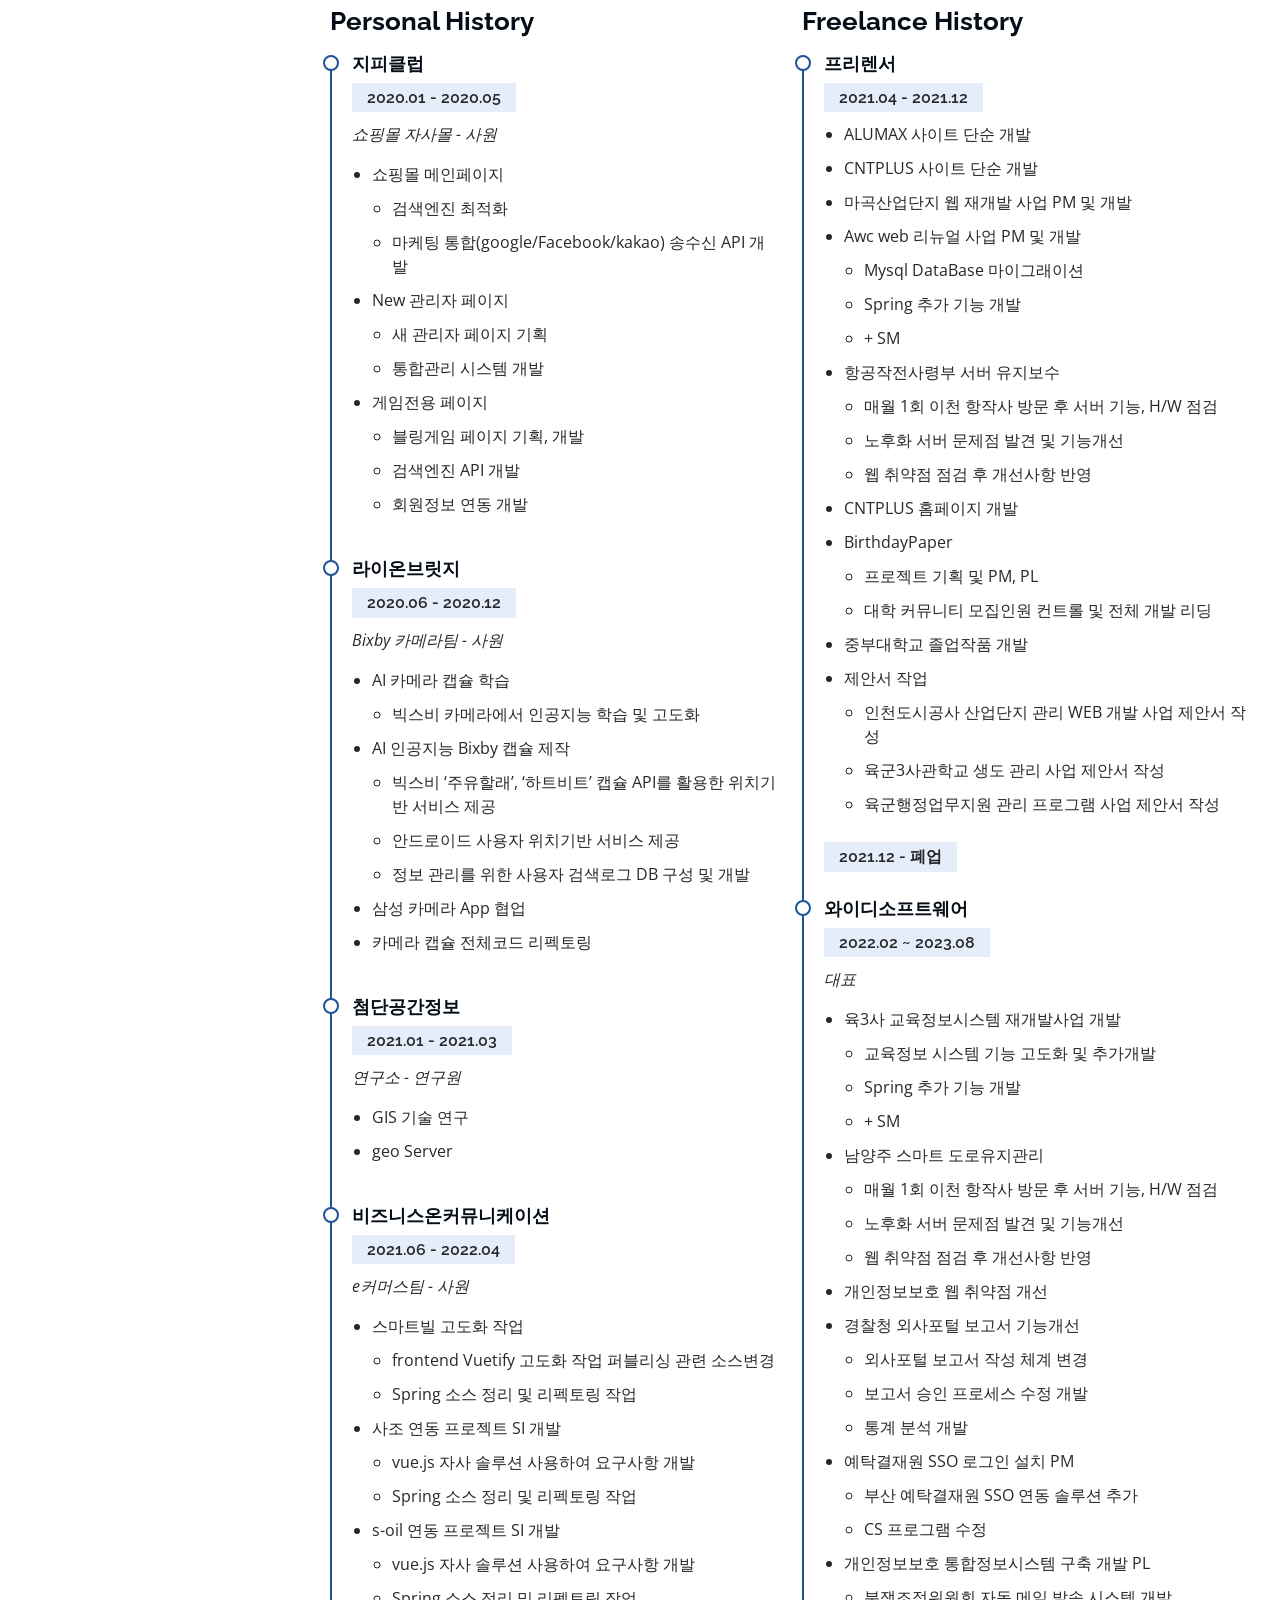
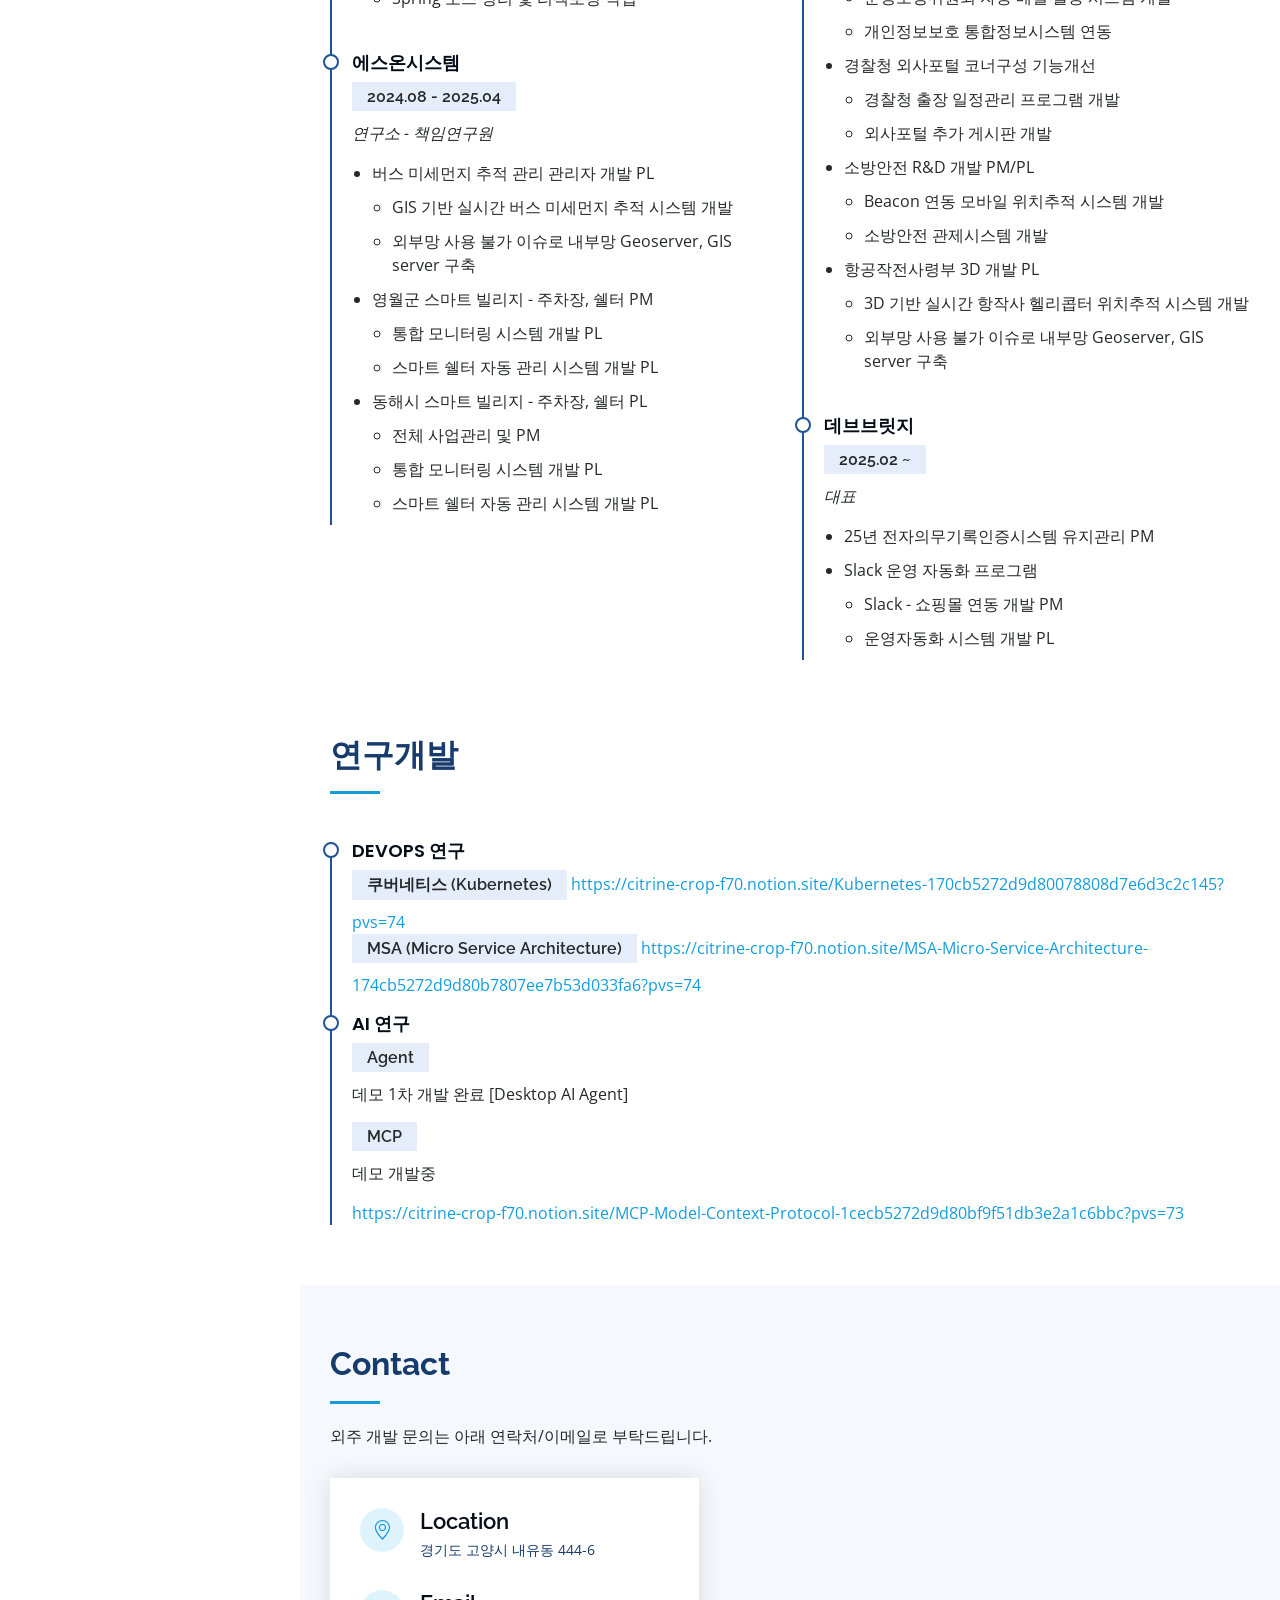
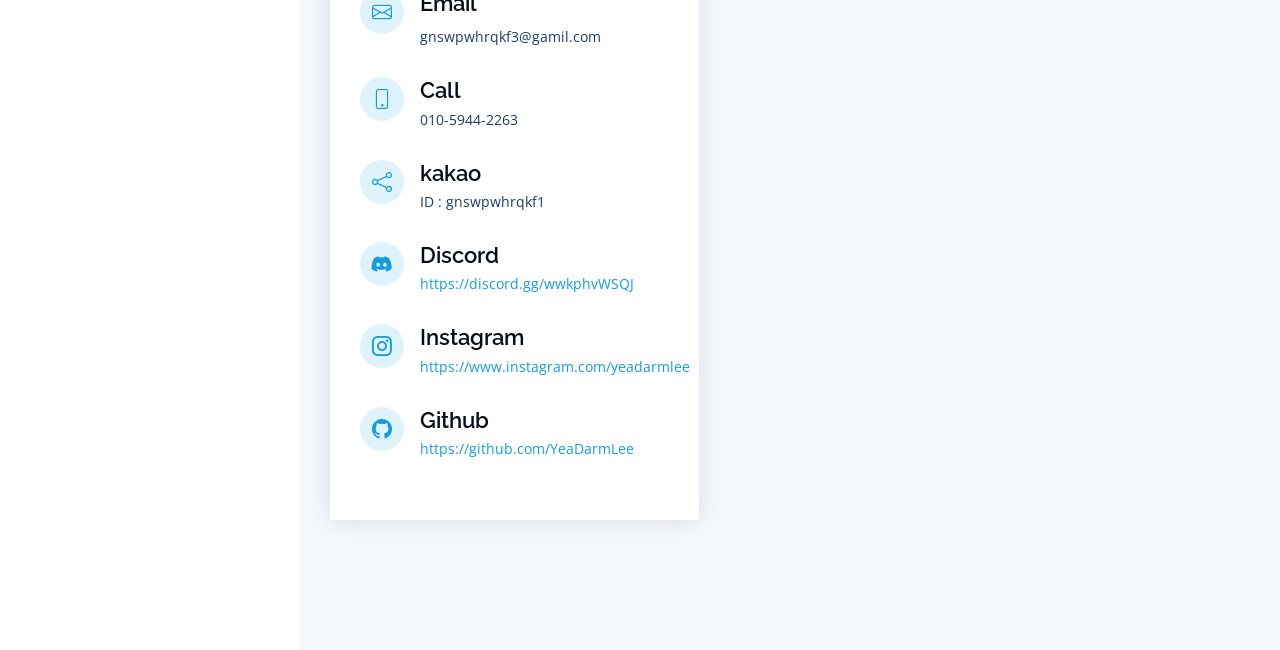
==== commit 8b0d26b2: "Update index.html" ====
--- a/index.html
+++ b/index.html
@@ -511,7 +511,19 @@
                   <li>외부망 사용 불가 이슈로 내부망 Geoserver, GIS server 구축</li>
                 </ul>
               </ul>
-              <h5>사업 진행중 ...</h5>
+            </div>
+            <div class="resume-item">
+              <h4>데브브릿지</h4>
+              <h5>2025.02 ~ </h5>
+              <p><em>대표</em></p>
+              <ul>
+                <li>25년 전자의무기록인증시스템 유지관리 PM</li>
+                <li>Slack 운영 자동화 프로그램</li>
+                <ul>
+                  <li>Slack - 쇼핑몰 연동 개발 PM</li>
+                  <li>운영자동화 시스템 개발 PL</li>
+                </ul>
+              </ul>
             </div>
           </div>
 
@@ -551,7 +563,7 @@
 
         <div class="section-title">
           <h2>Contact</h2>
-          <p>외주 개발 또는 과외/레슨 문의는 아래 연락처/이메일로 부탁드립니다.</p>
+          <p>외주 개발 문의는 아래 연락처/이메일로 부탁드립니다.</p>
         </div>
 
         <div class="row" data-aos="fade-in">
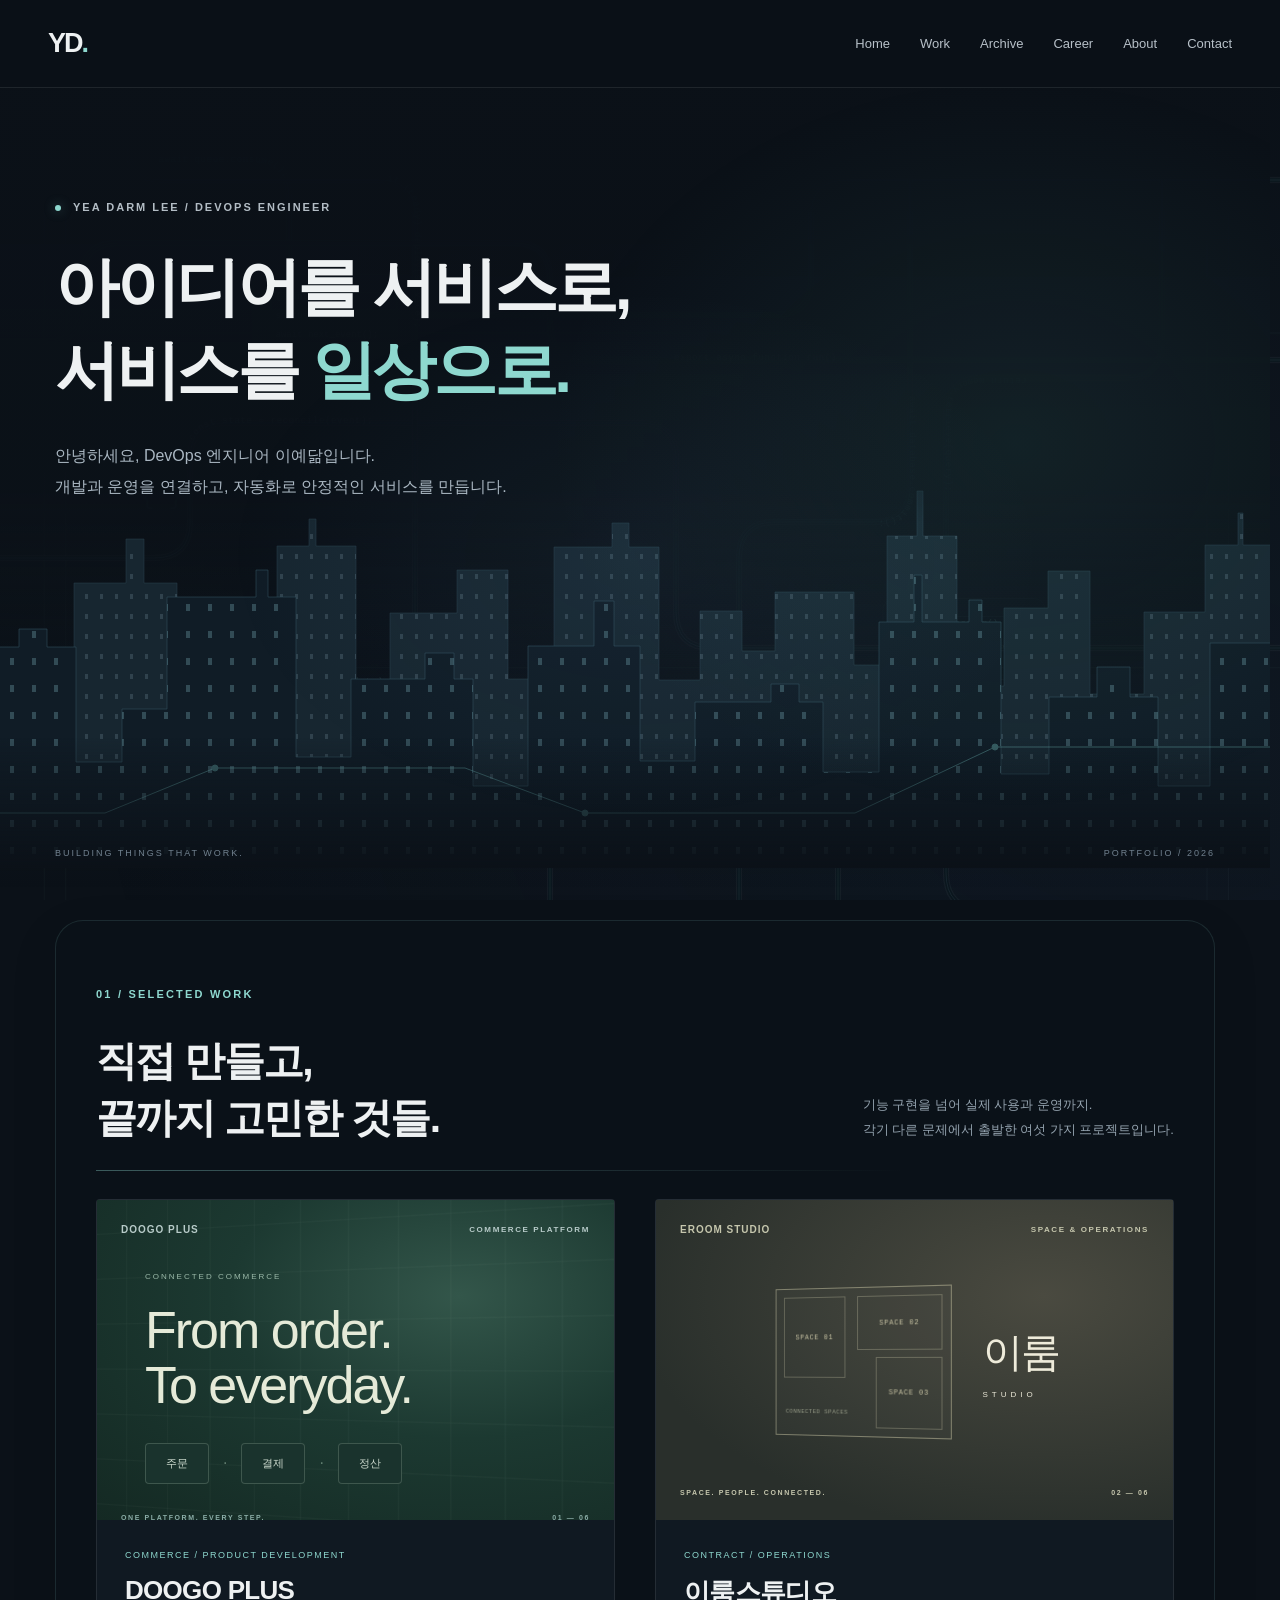
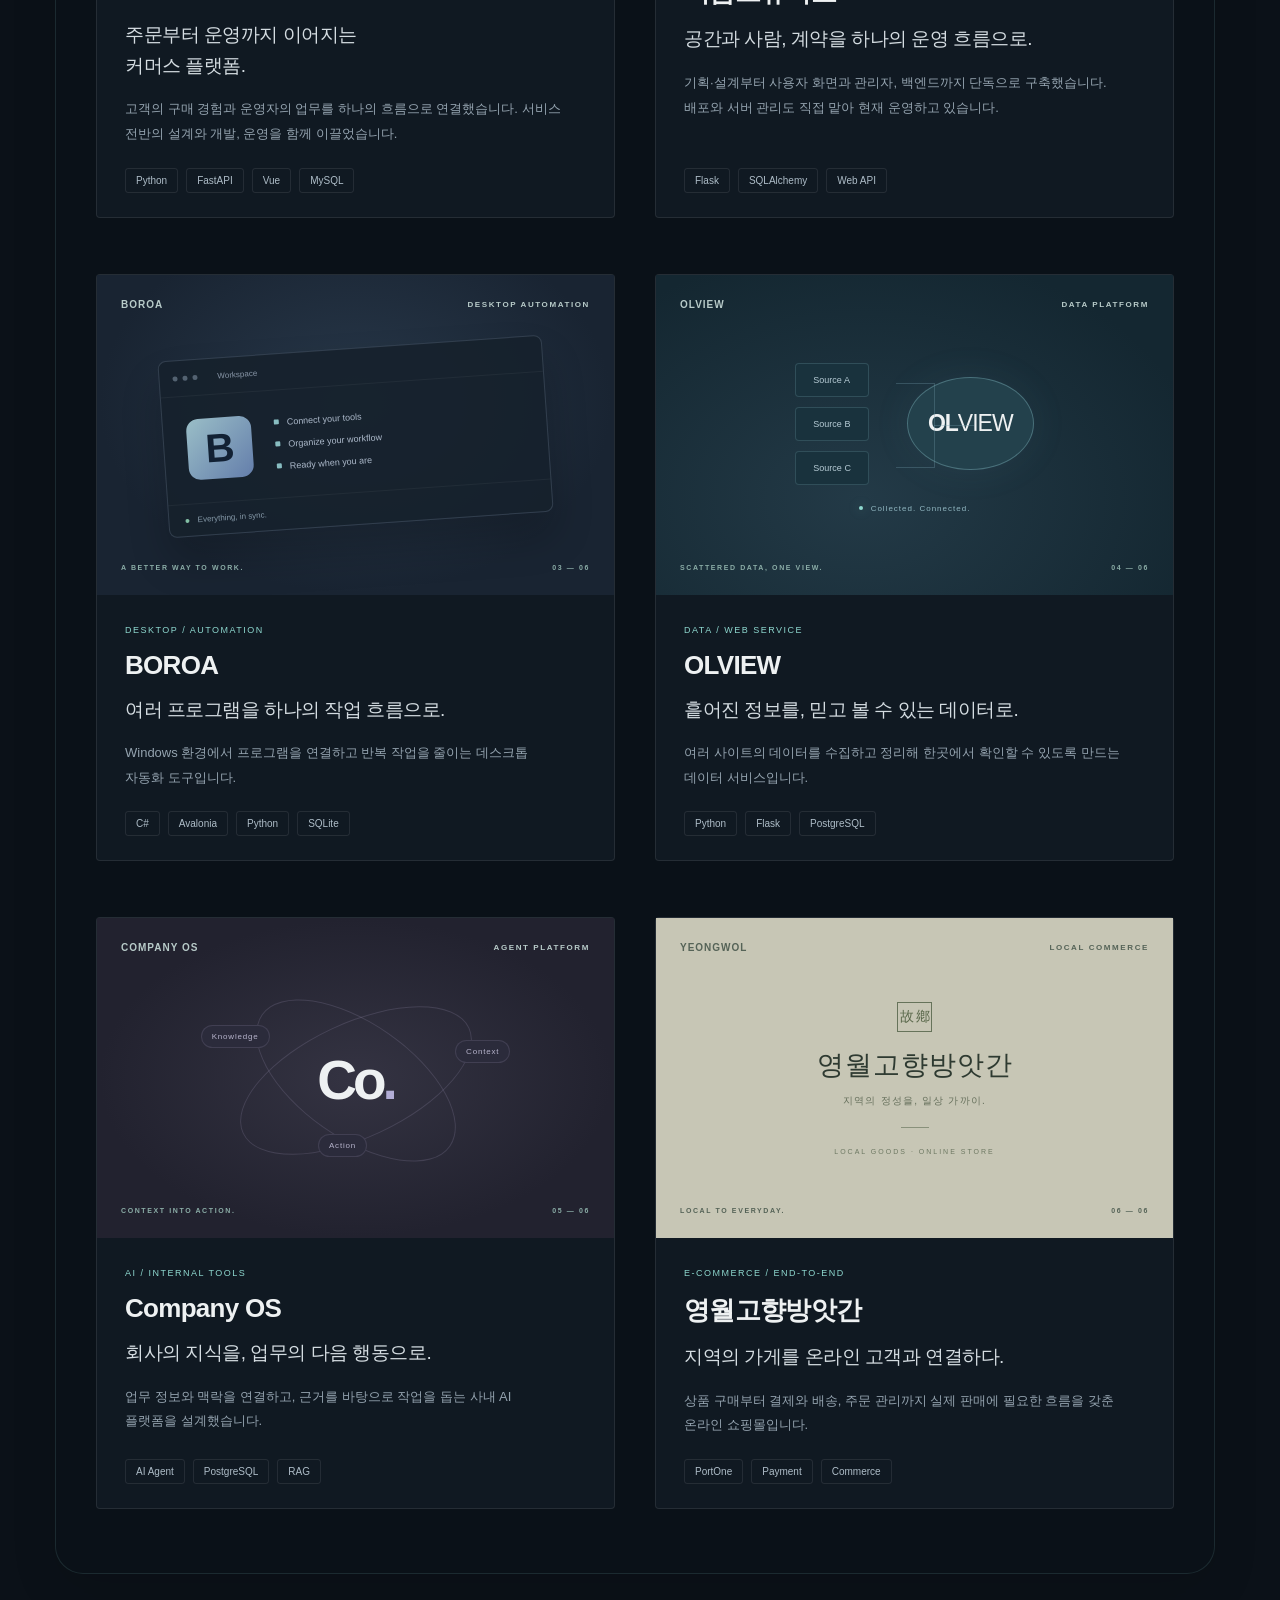
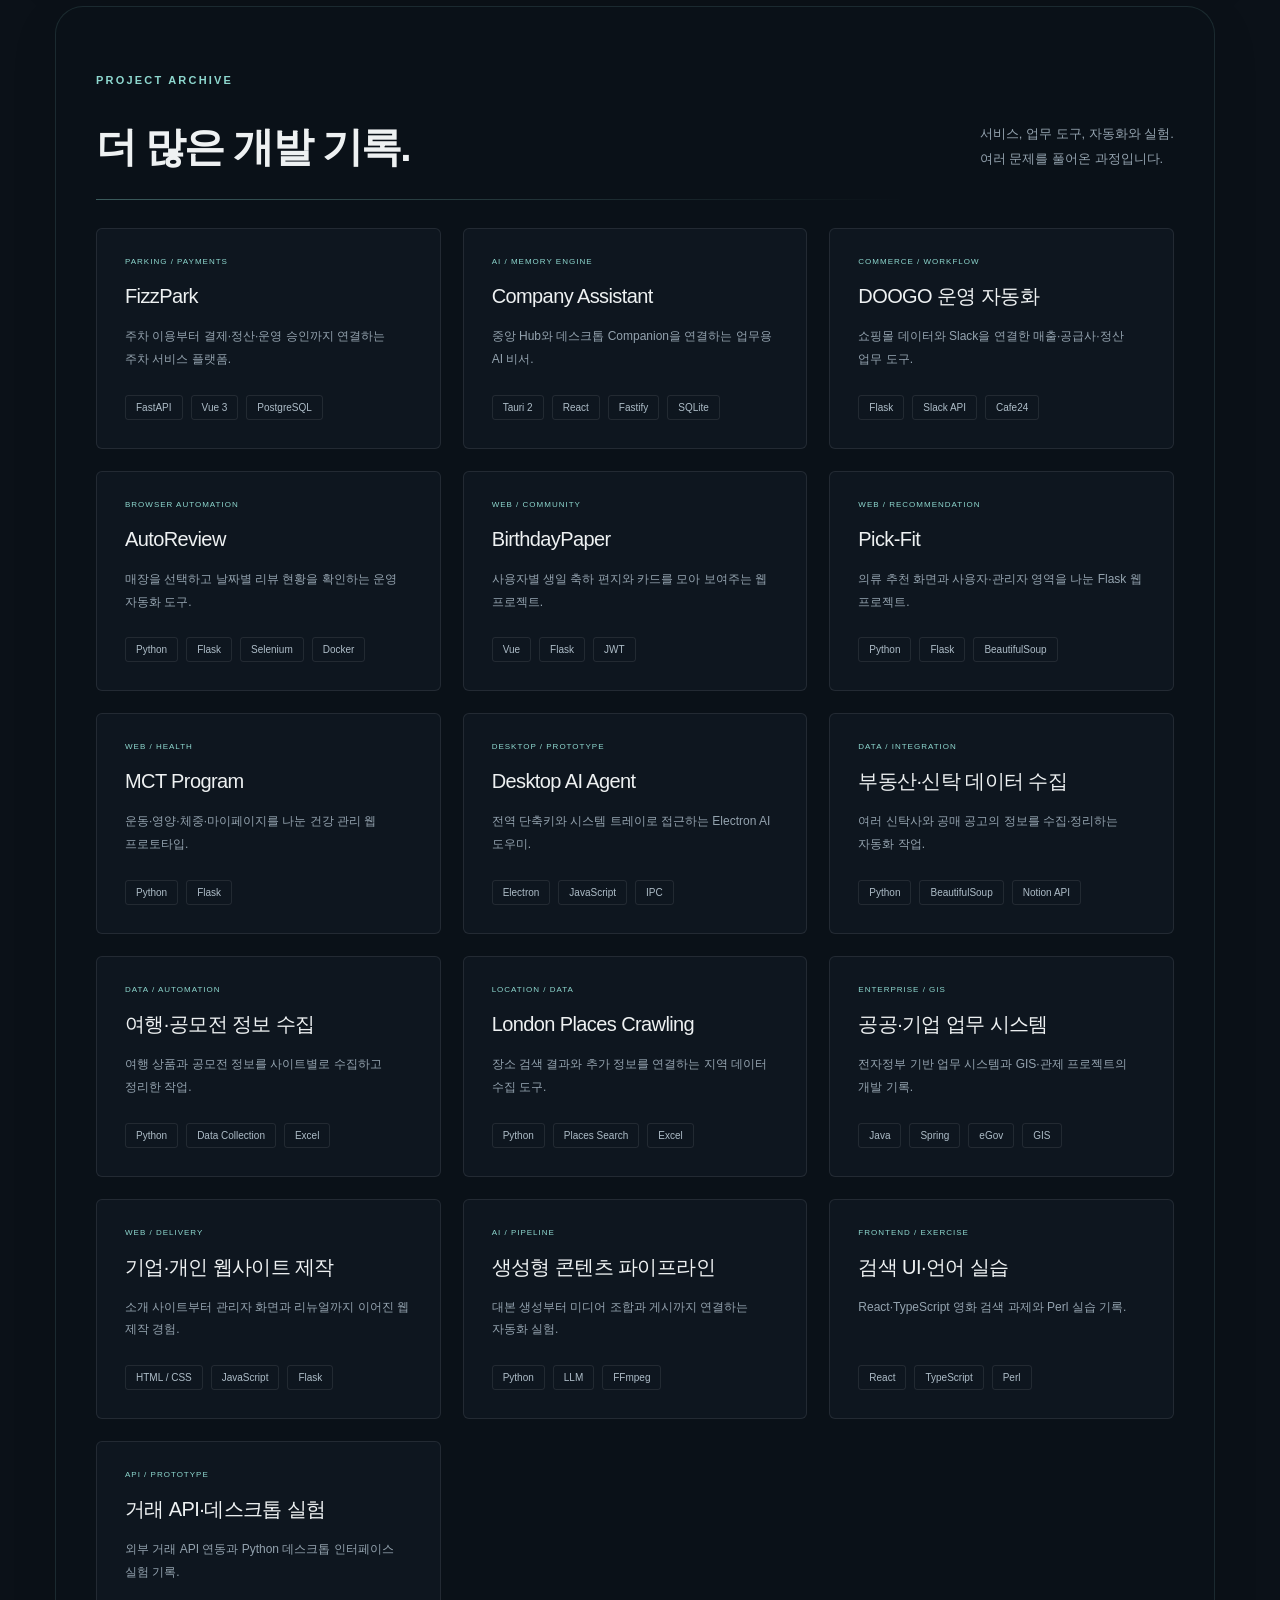
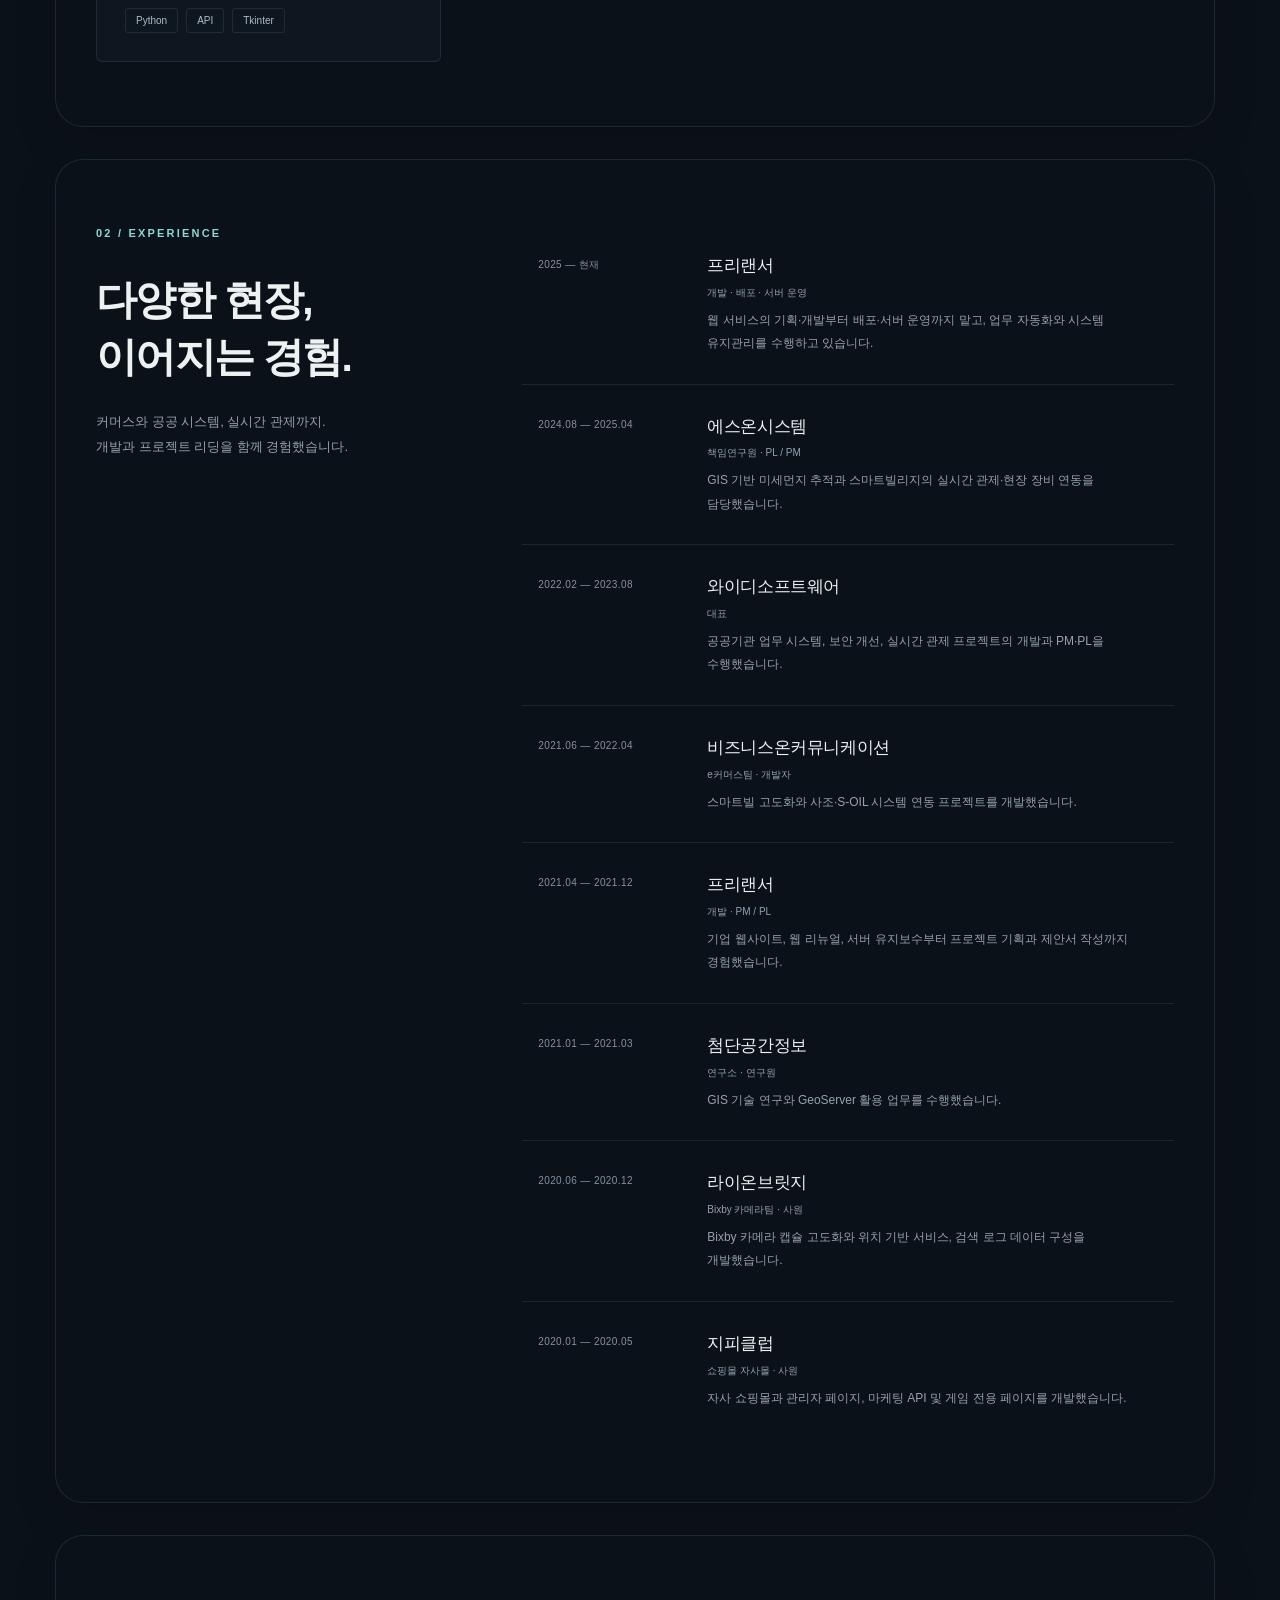
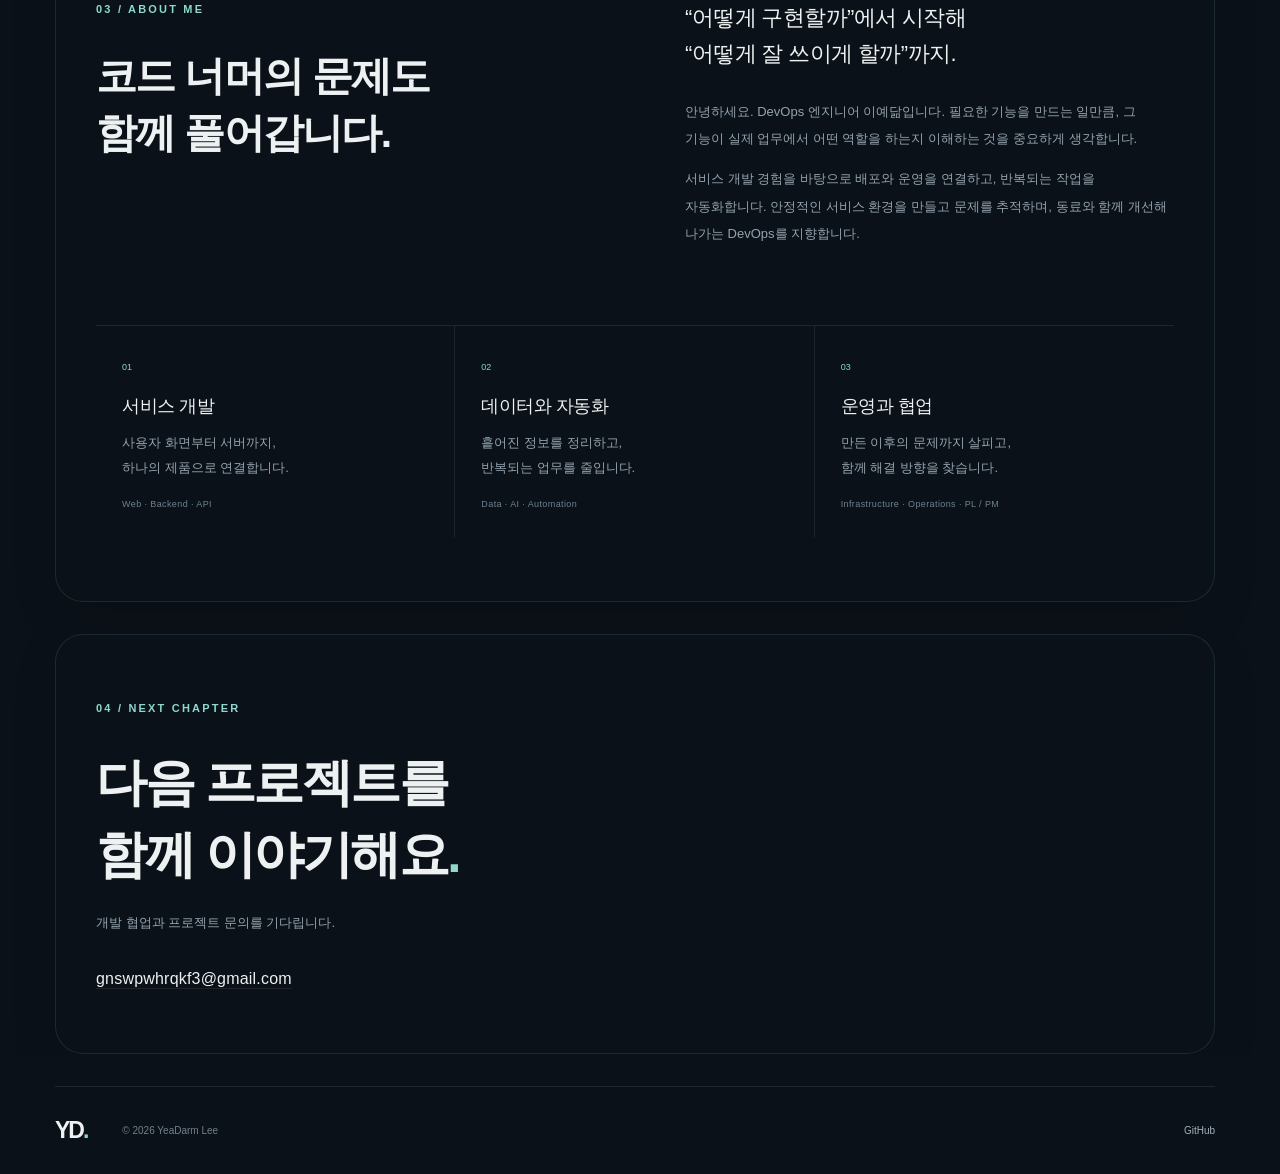
==== commit 26ec7632: "feat: redesign DevOps portfolio with project modals and motion" ====
--- a/index.html
+++ b/index.html
@@ -1,658 +1,339 @@
-<!DOCTYPE html>
-<html lang="en">
-
+<!doctype html>
+<html lang="ko">
 <head>
   <meta charset="utf-8">
-  <meta content="width=device-width, initial-scale=1.0" name="viewport">
-
-  <title>YeaDarm-iPortfolio</title>
-  <meta content="" name="description">
-  <meta content="" name="keywords">
-
-  <!-- Favicons -->
-  <link href="assets/img/favicon.png" rel="icon">
-  <link href="assets/img/apple-touch-icon.png" rel="apple-touch-icon">
-
-  <!-- Google Fonts -->
-  <link href="https://fonts.googleapis.com/css?family=Open+Sans:300,300i,400,400i,600,600i,700,700i|Raleway:300,300i,400,400i,500,500i,600,600i,700,700i|Poppins:300,300i,400,400i,500,500i,600,600i,700,700i" rel="stylesheet">
-
-  <!-- Vendor CSS Files -->
-  <link href="assets/vendor/aos/aos.css" rel="stylesheet">
-  <link href="assets/vendor/bootstrap/css/bootstrap.min.css" rel="stylesheet">
-  <link href="assets/vendor/bootstrap-icons/bootstrap-icons.css" rel="stylesheet">
-  <link href="assets/vendor/boxicons/css/boxicons.min.css" rel="stylesheet">
-  <link href="assets/vendor/glightbox/css/glightbox.min.css" rel="stylesheet">
-  <link href="assets/vendor/swiper/swiper-bundle.min.css" rel="stylesheet">
-
-  <!-- Main CSS File -->
-  <link href="assets/css/style.css" rel="stylesheet">
-
+  <meta name="viewport" content="width=device-width, initial-scale=1">
+  <meta name="theme-color" content="#0b1118">
+  <title>이예닮 · DevOps Engineer</title>
+  <meta name="description" content="제품의 시작부터 안정적인 운영까지. DevOps 엔지니어 이예닮의 프로젝트와 개발 경험을 소개합니다.">
+  <meta property="og:title" content="이예닮 · DevOps Engineer">
+  <meta property="og:description" content="아이디어를 서비스로, 서비스를 일상으로. 이예닮의 개발 포트폴리오.">
+  <meta property="og:type" content="website">
+  <meta property="og:locale" content="ko_KR">
+  <link rel="icon" href="assets/img/favicon.svg" type="image/svg+xml">
+  <link rel="stylesheet" href="assets/css/style.css">
+  <script src="assets/js/main.js" defer></script>
 </head>
-
 <body>
-
-  <!-- ======= Mobile nav toggle button ======= -->
-  <i class="bi bi-list mobile-nav-toggle d-xl-none"></i>
-
-  <!-- ======= Header ======= -->
-  <header id="header">
-    <div class="d-flex flex-column">
-
-      <div class="profile">
-        <img src="assets/img/profile-img.jpg" alt="" class="img-fluid rounded-circle">
-        <h1 class="text-light"><a href="index.html">이예닮</a></h1>
-        <div class="social-links mt-3 text-center">
-          <a href="mailto:gnswpwhrqkf3@gmail.com" class="gmail"><i class="bx bxl-gmail"></i></a>
-          <a href="https://discord.gg/Y9cExxm6" class="discord"><i class="bx bxl-discord"></i></a>
-          <a href="https://www.instagram.com/yeadarmlee" class="instagram"><i class="bx bxl-instagram"></i></a>
-          <a href="https://github.com/YeaDarmLee" class="github"><i class="bx bxl-github"></i></a>
+  <a class="skip-link" href="#main">본문으로 바로가기</a>
+  <header class="header">
+    <a class="wordmark" href="#home" aria-label="이예닮 홈">YD<span class="accent">.</span></a>
+    <nav aria-label="주요 메뉴">
+      <a href="#home">Home</a><a href="#work">Work</a><a href="#archive">Archive</a><a href="#career">Career</a><a href="#about">About</a><a href="#contact">Contact</a>
+    </nav>
+  </header>
+  <main id="main">
+    <div class="signal-field" aria-hidden="true"><svg viewBox="0 0 1440 1000" preserveAspectRatio="xMidYMid slice" xmlns="http://www.w3.org/2000/svg"><defs><path id="ambient-route-0" d="M-100 180 H290 Q330 180 330 220 V310 Q330 350 370 350 H870 Q910 350 910 310 V240 Q910 200 950 200 H1540" pathLength="1000"/><path id="ambient-route-1" d="M-100 620 H180 Q220 620 220 580 V510 Q220 470 260 470 H720 Q760 470 760 510 V680 Q760 720 800 720 H1540" pathLength="1000"/><path id="ambient-route-2" d="M150-80 V160 Q150 200 190 200 H430 Q470 200 470 240 V810 Q470 850 510 850 H900 Q940 850 940 890 V1100" pathLength="1000"/><path id="ambient-route-3" d="M1300-80 V380 Q1300 420 1260 420 H1100 Q1060 420 1060 460 V970 Q1060 1010 1100 1010 H1540" pathLength="1000"/><path id="ambient-route-4" d="M-100 910 H90 Q130 910 130 870 V800 Q130 760 170 760 H580 Q620 760 620 800 V1100" pathLength="1000"/><path id="ambient-route-5" d="M690-80 V90 Q690 130 730 130 H980 Q1020 130 1020 170 V540 Q1020 580 980 580 H870 Q830 580 830 620 V1100" pathLength="1000"/><path id="ambient-route-6" d="M-100 380 H60 Q100 380 100 340 V310 Q100 270 140 270 H580 Q620 270 620 310 V360 Q620 400 660 400 H1540" pathLength="1000"/></defs><g class="underground-structure"><path d="M58 0V1000M82 0V1000M1350 0V1000M1374 0V1000M0 370H1440M0 742H1440"/><rect x="290" y="305" width="180" height="90" rx="12"/><rect x="990" y="665" width="180" height="110" rx="12"/><path d="M310 325h140v50H310zM1010 685h140v70h-140z"/></g><g class="signal-bundle"><g style="--travel:20s;--offset:-0s"><use class="tunnel-wall" href="#ambient-route-0"/><use class="tunnel-channel" href="#ambient-route-0"/><use class="signal-track" href="#ambient-route-0"/><use class="signal-pulse" href="#ambient-route-0"/></g><g style="--travel:23s;--offset:-4s"><use class="tunnel-wall" href="#ambient-route-1"/><use class="tunnel-channel" href="#ambient-route-1"/><use class="signal-track" href="#ambient-route-1"/><use class="signal-pulse" href="#ambient-route-1"/></g><g style="--travel:26s;--offset:-8s"><use class="tunnel-wall" href="#ambient-route-2"/><use class="tunnel-channel" href="#ambient-route-2"/><use class="signal-track" href="#ambient-route-2"/><use class="signal-pulse" href="#ambient-route-2"/></g><g style="--travel:29s;--offset:-12s"><use class="tunnel-wall" href="#ambient-route-3"/><use class="tunnel-channel" href="#ambient-route-3"/><use class="signal-track" href="#ambient-route-3"/><use class="signal-pulse" href="#ambient-route-3"/></g><g style="--travel:32s;--offset:-16s"><use class="tunnel-wall" href="#ambient-route-4"/><use class="tunnel-channel" href="#ambient-route-4"/><use class="signal-track" href="#ambient-route-4"/><use class="signal-pulse" href="#ambient-route-4"/></g><g style="--travel:35s;--offset:-20s"><use class="tunnel-wall" href="#ambient-route-5"/><use class="tunnel-channel" href="#ambient-route-5"/><use class="signal-track" href="#ambient-route-5"/><use class="signal-pulse" href="#ambient-route-5"/></g><g style="--travel:38s;--offset:-24s"><use class="tunnel-wall" href="#ambient-route-6"/><use class="tunnel-channel" href="#ambient-route-6"/><use class="signal-track" href="#ambient-route-6"/><use class="signal-pulse" href="#ambient-route-6"/></g></g><g class="underground-code"><text class="route-code" style="--code-delay:-0s"><textPath href="#ambient-route-0" startOffset="15%">await queue.consume();</textPath></text><text class="route-code" style="--code-delay:-3s"><textPath href="#ambient-route-1" startOffset="22%">const state = reconcile(event);</textPath></text><text class="route-code" style="--code-delay:-6s"><textPath href="#ambient-route-2" startOffset="29%">if (ready) deploy(service);</textPath></text><text class="route-code" style="--code-delay:-9s"><textPath href="#ambient-route-3" startOffset="36%">return memory.retrieve(query);</textPath></text><text class="route-code" style="--code-delay:-12s"><textPath href="#ambient-route-4" startOffset="43%">pipeline.validate(data);</textPath></text><text class="route-code" style="--code-delay:-15s"><textPath href="#ambient-route-5" startOffset="50%">await database.commit();</textPath></text><text class="route-code" style="--code-delay:-18s"><textPath href="#ambient-route-6" startOffset="57%">export async function run()</textPath></text><g class="code-chamber"><text x="315" y="332">{ runtime }</text><text x="315" y="353">status: <tspan>healthy</tspan></text><text x="315" y="374">await next_event();</text></g><g class="code-chamber"><text x="1010" y="695">function recover() {</text><text x="1020" y="718">return checkpoint;</text><text x="1010" y="741">}</text></g><g class="code-symbols"><text x="165" y="560">{ }</text><text x="1180" y="150">&lt;/&gt;</text><text x="590" y="930">[ async ]</text></g></g></svg></div>
+    <section id="home" class="hero" aria-labelledby="hero-title">
+      <div class="hero-content wrap">
+        <p class="eyebrow"><span class="status-dot"></span> YEA DARM LEE / DEVOPS ENGINEER</p>
+        <h1 id="hero-title">아이디어를 서비스로,<br>서비스를 <span>일상으로.</span></h1>
+        <p class="hero-description">안녕하세요, DevOps 엔지니어 이예닮입니다.<br>개발과 운영을 연결하고,<br class="mobile-break"> 자동화로 안정적인 서비스를 만듭니다.</p>
+
+      </div>
+<div class="code-sky" aria-hidden="true"><pre style="--lane:0;--duration:28s;--delay:-4s"><code>async function build() {
+  const idea = await discover();
+  return ship(idea);
+}</code></pre><pre style="--lane:1;--duration:30s;--delay:-9s"><code>class Workspace {
+  connect(apps);
+  arrange(layout);
+  restore(session);
+}</code></pre><pre style="--lane:2;--duration:32s;--delay:-14s"><code>SELECT knowledge, context
+FROM memory
+WHERE evidence IS NOT NULL;</code></pre><pre style="--lane:3;--duration:34s;--delay:-19s"><code>def process(event):
+    data = normalize(event)
+    validate(data)
+    return publish(data)</code></pre><pre style="--lane:4;--duration:36s;--delay:-24s"><code>const service = {
+  design: thoughtful,
+  build: reliable,
+  improve: always
+};</code></pre><pre style="--lane:5;--duration:38s;--delay:-29s"><code>await pipeline.run({
+  source: events,
+  retries: 3,
+  onSuccess: commit
+});</code></pre><pre style="--lane:6;--duration:40s;--delay:-34s"><code>git switch next-idea
+git add meaningful-work
+git commit -m "build something"</code></pre><pre style="--lane:7;--duration:42s;--delay:-39s"><code>function nextChapter() {
+  return curiosity
+    .map(experiment)
+    .then(create);
+}</code></pre><pre style="--lane:0;--duration:28s;--delay:-21s"><code>async function build() {
+  const idea = await discover();
+  return ship(idea);
+}</code></pre><pre style="--lane:1;--duration:30s;--delay:-26s"><code>class Workspace {
+  connect(apps);
+  arrange(layout);
+  restore(session);
+}</code></pre><pre style="--lane:2;--duration:32s;--delay:-31s"><code>SELECT knowledge, context
+FROM memory
+WHERE evidence IS NOT NULL;</code></pre><pre style="--lane:3;--duration:34s;--delay:-36s"><code>def process(event):
+    data = normalize(event)
+    validate(data)
+    return publish(data)</code></pre><pre style="--lane:4;--duration:36s;--delay:-41s"><code>const service = {
+  design: thoughtful,
+  build: reliable,
+  improve: always
+};</code></pre><pre style="--lane:5;--duration:38s;--delay:-46s"><code>await pipeline.run({
+  source: events,
+  retries: 3,
+  onSuccess: commit
+});</code></pre><pre style="--lane:6;--duration:40s;--delay:-51s"><code>git switch next-idea
+git add meaningful-work
+git commit -m "build something"</code></pre><pre style="--lane:7;--duration:42s;--delay:-56s"><code>function nextChapter() {
+  return curiosity
+    .map(experiment)
+    .then(create);
+}</code></pre></div>
+      <div class="city" aria-hidden="true">
+        <svg viewBox="0 0 1440 460" preserveAspectRatio="xMidYMax slice" xmlns="http://www.w3.org/2000/svg">
+          <defs>
+            <linearGradient id="sky" x2="0" y2="1"><stop stop-color="#0b1118"/><stop offset="1" stop-color="#182c39"/></linearGradient>
+            <linearGradient id="fade" x2="0" y2="1"><stop stop-color="#0b1118" stop-opacity="0"/><stop offset="1" stop-color="#0b1118"/></linearGradient>
+            <pattern id="windows" width="22" height="27" patternUnits="userSpaceOnUse"><path d="M7 7h4v7H7z" fill="#88c5d0" opacity=".28"/><path d="M7 7h4v7H7z" fill="#cbd8b0" opacity=".13" transform="translate(22 27)"/></pattern>
+            <pattern id="small-windows" width="15" height="20" patternUnits="userSpaceOnUse"><path d="M5 6h3v5H5z" fill="#96b4c2" opacity=".2"/></pattern>
+          <g id="skyline-far" fill="#172630" stroke="#28404c" stroke-width=".5">
+            <path d="M0 [base64]"/>
+            <path fill="url(#small-windows)" stroke="none" d="M0 [base64]"/>
+          </g><clipPath id="building-far-0"><rect x="0" y="0" width="65" height="460"/></clipPath><clipPath id="building-far-1"><rect x="65" y="0" width="94" height="460"/></clipPath><clipPath id="building-far-2"><rect x="159" y="0" width="103" height="460"/></clipPath><clipPath id="building-far-3"><rect x="262" y="0" width="45" height="460"/></clipPath><clipPath id="building-far-4"><rect x="307" y="0" width="55" height="460"/></clipPath><clipPath id="building-far-5"><rect x="362" y="0" width="79" height="460"/></clipPath><clipPath id="building-far-6"><rect x="441" y="0" width="34" height="460"/></clipPath><clipPath id="building-far-7"><rect x="475" y="0" width="118" height="460"/></clipPath><clipPath id="building-far-8"><rect x="593" y="0" width="72" height="460"/></clipPath><clipPath id="building-far-9"><rect x="665" y="0" width="111" height="460"/></clipPath><clipPath id="building-far-10"><rect x="776" y="0" width="112" height="460"/></clipPath><clipPath id="building-far-11"><rect x="888" y="0" width="128" height="460"/></clipPath><clipPath id="building-far-12"><rect x="1016" y="0" width="135" height="460"/></clipPath><clipPath id="building-far-13"><rect x="1151" y="0" width="114" height="460"/></clipPath><clipPath id="building-far-14"><rect x="1265" y="0" width="175" height="460"/></clipPath><g id="skyline-near" fill="#101c26" stroke="#31505c" stroke-width=".6">
+            <path d="M0 [base64]"/>
+            <path fill="url(#windows)" stroke="none" d="M0 [base64]"/>
+          </g><clipPath id="building-near-0"><rect x="0" y="0" width="30" height="460"/></clipPath><clipPath id="building-near-1"><rect x="30" y="0" width="131" height="460"/></clipPath><clipPath id="building-near-2"><rect x="161" y="0" width="46" height="460"/></clipPath><clipPath id="building-near-3"><rect x="207" y="0" width="45" height="460"/></clipPath><clipPath id="building-near-4"><rect x="252" y="0" width="129" height="460"/></clipPath><clipPath id="building-near-5"><rect x="381" y="0" width="55" height="460"/></clipPath><clipPath id="building-near-6"><rect x="436" y="0" width="122" height="460"/></clipPath><clipPath id="building-near-7"><rect x="558" y="0" width="55" height="460"/></clipPath><clipPath id="building-near-8"><rect x="613" y="0" width="112" height="460"/></clipPath><clipPath id="building-near-9"><rect x="725" y="0" width="55" height="460"/></clipPath><clipPath id="building-near-10"><rect x="780" y="0" width="76" height="460"/></clipPath><clipPath id="building-near-11"><rect x="856" y="0" width="192" height="460"/></clipPath><clipPath id="building-near-12"><rect x="1048" y="0" width="108" height="460"/></clipPath><clipPath id="building-near-13"><rect x="1156" y="0" width="109" height="460"/></clipPath><clipPath id="building-near-14"><rect x="1265" y="0" width="175" height="460"/></clipPath></defs>
+
+          <g class="city-far"><g clip-path="url(#building-far-0)"><g class="city-building" style="--build-delay:0ms"><use href="#skyline-far"/></g></g><g clip-path="url(#building-far-1)"><g class="city-building" style="--build-delay:65ms"><use href="#skyline-far"/></g></g><g clip-path="url(#building-far-2)"><g class="city-building" style="--build-delay:130ms"><use href="#skyline-far"/></g></g><g clip-path="url(#building-far-3)"><g class="city-building" style="--build-delay:195ms"><use href="#skyline-far"/></g></g><g clip-path="url(#building-far-4)"><g class="city-building" style="--build-delay:260ms"><use href="#skyline-far"/></g></g><g clip-path="url(#building-far-5)"><g class="city-building" style="--build-delay:325ms"><use href="#skyline-far"/></g></g><g clip-path="url(#building-far-6)"><g class="city-building" style="--build-delay:390ms"><use href="#skyline-far"/></g></g><g clip-path="url(#building-far-7)"><g class="city-building" style="--build-delay:455ms"><use href="#skyline-far"/></g></g><g clip-path="url(#building-far-8)"><g class="city-building" style="--build-delay:520ms"><use href="#skyline-far"/></g></g><g clip-path="url(#building-far-9)"><g class="city-building" style="--build-delay:585ms"><use href="#skyline-far"/></g></g><g clip-path="url(#building-far-10)"><g class="city-building" style="--build-delay:650ms"><use href="#skyline-far"/></g></g><g clip-path="url(#building-far-11)"><g class="city-building" style="--build-delay:715ms"><use href="#skyline-far"/></g></g><g clip-path="url(#building-far-12)"><g class="city-building" style="--build-delay:780ms"><use href="#skyline-far"/></g></g><g clip-path="url(#building-far-13)"><g class="city-building" style="--build-delay:845ms"><use href="#skyline-far"/></g></g><g clip-path="url(#building-far-14)"><g class="city-building" style="--build-delay:910ms"><use href="#skyline-far"/></g></g></g>
+          <g class="city-near"><g clip-path="url(#building-near-0)"><g class="city-building" style="--build-delay:350ms"><use href="#skyline-near"/></g></g><g clip-path="url(#building-near-1)"><g class="city-building" style="--build-delay:415ms"><use href="#skyline-near"/></g></g><g clip-path="url(#building-near-2)"><g class="city-building" style="--build-delay:480ms"><use href="#skyline-near"/></g></g><g clip-path="url(#building-near-3)"><g class="city-building" style="--build-delay:545ms"><use href="#skyline-near"/></g></g><g clip-path="url(#building-near-4)"><g class="city-building" style="--build-delay:610ms"><use href="#skyline-near"/></g></g><g clip-path="url(#building-near-5)"><g class="city-building" style="--build-delay:675ms"><use href="#skyline-near"/></g></g><g clip-path="url(#building-near-6)"><g class="city-building" style="--build-delay:740ms"><use href="#skyline-near"/></g></g><g clip-path="url(#building-near-7)"><g class="city-building" style="--build-delay:805ms"><use href="#skyline-near"/></g></g><g clip-path="url(#building-near-8)"><g class="city-building" style="--build-delay:870ms"><use href="#skyline-near"/></g></g><g clip-path="url(#building-near-9)"><g class="city-building" style="--build-delay:935ms"><use href="#skyline-near"/></g></g><g clip-path="url(#building-near-10)"><g class="city-building" style="--build-delay:1000ms"><use href="#skyline-near"/></g></g><g clip-path="url(#building-near-11)"><g class="city-building" style="--build-delay:1065ms"><use href="#skyline-near"/></g></g><g clip-path="url(#building-near-12)"><g class="city-building" style="--build-delay:1130ms"><use href="#skyline-near"/></g></g><g clip-path="url(#building-near-13)"><g class="city-building" style="--build-delay:1195ms"><use href="#skyline-near"/></g></g><g clip-path="url(#building-near-14)"><g class="city-building" style="--build-delay:1260ms"><use href="#skyline-near"/></g></g></g>
+          <g class="city-network" fill="none" stroke="#78c9c6" opacity=".38"><path d="M0 405h190l110-45h250l120 45h270l140-66h360"/><path class="city-signal" d="M0 405h190l110-45h250l120 45h270l140-66h360"/><circle cx="300" cy="360" r="3" fill="#78c9c6"/><circle cx="670" cy="405" r="3" fill="#78c9c6"/><circle cx="1080" cy="339" r="3" fill="#78c9c6"/></g>
+          <path fill="url(#fade)" d="M0 330h1440v130H0z"/>
+        </svg>
+      </div>
+      <div class="hero-bottom wrap"><span>BUILDING THINGS THAT WORK.</span><span>PORTFOLIO / 2026</span></div>
+    </section>
+
+    <section id="work" class="work section wrap" aria-labelledby="work-title">
+      <div class="section-heading"><div><p class="eyebrow">01 / SELECTED WORK</p><h2 id="work-title">직접 만들고,<br>끝까지 고민한 것들.</h2></div><p>기능 구현을 넘어 실제 사용과 운영까지.<br>각기 다른 문제에서 출발한 여섯 가지 프로젝트입니다.</p></div>
+      <div class="project-grid">
+      <article class="project">
+        <div class="project-visual commerce" aria-hidden="true"><div class="visual-top"><span>DOOGO PLUS</span><span>COMMERCE PLATFORM</span></div><div class="commerce-center"><span class="mini-label">CONNECTED COMMERCE</span><strong>From order.<br>To everyday.</strong><div class="flow"><span>주문</span><i>·</i><span>결제</span><i>·</i><span>정산</span></div></div><div class="visual-bottom"><span>ONE PLATFORM. EVERY STEP.</span><span>01 — 06</span></div></div>
+        <div class="project-body"><p class="project-category">COMMERCE / PRODUCT DEVELOPMENT</p><h3><button class="project-trigger" type="button" data-project="doogo" aria-haspopup="dialog" aria-controls="project-dialog" aria-label="DOOGO PLUS 프로젝트 상세 보기">DOOGO PLUS</button></h3><p class="project-summary">주문부터 운영까지 이어지는<br>커머스 플랫폼.</p><p>고객의 구매 경험과 운영자의 업무를 하나의 흐름으로 연결했습니다. 서비스 전반의 설계와 개발, 운영을 함께 이끌었습니다.</p><ul class="tags" aria-label="주요 기술"><li>Python</li><li>FastAPI</li><li>Vue</li><li>MySQL</li></ul></div>
+      </article>
+      <article class="project">
+        <div class="project-visual eroom" aria-hidden="true">
+          <div class="visual-top"><span>EROOM STUDIO</span><span>SPACE & OPERATIONS</span></div>
+          <div class="eroom-art"><div class="floorplan"><span class="plan-room room-one">SPACE 01</span><span class="plan-room room-two">SPACE 02</span><span class="plan-room room-three">SPACE 03</span><span class="plan-hall">CONNECTED SPACES</span></div><div class="eroom-wordmark">이룸<span>STUDIO</span></div></div>
+          <div class="visual-bottom"><span>SPACE. PEOPLE. CONNECTED.</span><span>02 — 06</span></div>
         </div>
+        <div class="project-body"><p class="project-category">CONTRACT / OPERATIONS</p><h3><button class="project-trigger" type="button" data-project="eroom" aria-haspopup="dialog" aria-controls="project-dialog" aria-label="이룸스튜디오 프로젝트 상세 보기">이룸스튜디오</button></h3><p class="project-summary">공간과 사람, 계약을 하나의 운영 흐름으로.</p><p>기획·설계부터 사용자 화면과 관리자, 백엔드까지 단독으로 구축했습니다. 배포와 서버 관리도 직접 맡아 현재 운영하고 있습니다.</p><ul class="tags" aria-label="주요 기술"><li>Flask</li><li>SQLAlchemy</li><li>Web API</li></ul></div>
+      </article>
+        <article class="project"><div class="project-visual desktop" aria-hidden="true"><div class="visual-top"><span>BOROA</span><span>DESKTOP AUTOMATION</span></div><div class="desktop-window"><div class="window-bar"><i></i><i></i><i></i><span>Workspace</span></div><div class="desktop-content"><div class="app-symbol">B</div><div class="task-lines"><span><i></i> Connect your tools</span><span><i></i> Organize your workflow</span><span><i></i> Ready when you are</span></div></div><div class="window-status"><i></i> Everything, in sync.</div></div><div class="visual-bottom"><span>A BETTER WAY TO WORK.</span><span>03 — 06</span></div></div><div class="project-body"><p class="project-category">DESKTOP / AUTOMATION</p><h3><button class="project-trigger" type="button" data-project="boroa" aria-haspopup="dialog" aria-controls="project-dialog" aria-label="BOROA 프로젝트 상세 보기">BOROA</button></h3><p class="project-summary">여러 프로그램을 하나의 작업 흐름으로.</p><p>Windows 환경에서 프로그램을 연결하고 반복 작업을 줄이는 데스크톱 자동화 도구입니다.</p><ul class="tags" aria-label="주요 기술"><li>C#</li><li>Avalonia</li><li>Python</li><li>SQLite</li></ul></div></article>
+        <article class="project"><div class="project-visual data" aria-hidden="true"><div class="visual-top"><span>OLVIEW</span><span>DATA PLATFORM</span></div><div class="data-art"><div class="data-sources"><span>Source A</span><span>Source B</span><span>Source C</span></div><div class="data-path"></div><div class="data-core">OL<span>VIEW</span></div><div class="data-output"><span class="status-dot"></span> Collected. Connected.</div></div><div class="visual-bottom"><span>SCATTERED DATA, ONE VIEW.</span><span>04 — 06</span></div></div><div class="project-body"><p class="project-category">DATA / WEB SERVICE</p><h3><button class="project-trigger" type="button" data-project="olview" aria-haspopup="dialog" aria-controls="project-dialog" aria-label="OLVIEW 프로젝트 상세 보기">OLVIEW</button></h3><p class="project-summary">흩어진 정보를, 믿고 볼 수 있는 데이터로.</p><p>여러 사이트의 데이터를 수집하고 정리해 한곳에서 확인할 수 있도록 만드는 데이터 서비스입니다.</p><ul class="tags" aria-label="주요 기술"><li>Python</li><li>Flask</li><li>PostgreSQL</li></ul></div></article>
+        <article class="project"><div class="project-visual company" aria-hidden="true"><div class="visual-top"><span>COMPANY OS</span><span>AGENT PLATFORM</span></div><div class="company-art"><div class="orbit orbit-one"></div><div class="orbit orbit-two"></div><span class="orbit-label label-one">Knowledge</span><span class="orbit-label label-two">Context</span><span class="orbit-label label-three">Action</span><div class="company-core">Co<span>.</span></div></div><div class="visual-bottom"><span>CONTEXT INTO ACTION.</span><span>05 — 06</span></div></div><div class="project-body"><p class="project-category">AI / INTERNAL TOOLS</p><h3><button class="project-trigger" type="button" data-project="company" aria-haspopup="dialog" aria-controls="project-dialog" aria-label="Company OS 프로젝트 상세 보기">Company OS</button></h3><p class="project-summary">회사의 지식을, 업무의 다음 행동으로.</p><p>업무 정보와 맥락을 연결하고, 근거를 바탕으로 작업을 돕는 사내 AI 플랫폼을 설계했습니다.</p><ul class="tags" aria-label="주요 기술"><li>AI Agent</li><li>PostgreSQL</li><li>RAG</li></ul></div></article>
+        <article class="project"><div class="project-visual mill" aria-hidden="true"><div class="visual-top"><span>YEONGWOL</span><span>LOCAL COMMERCE</span></div><div class="mill-art"><span class="mill-stamp">故鄕</span><strong>영월고향방앗간</strong><span class="mill-sub">지역의 정성을, 일상 가까이.</span><div class="mill-line"></div><span class="mini-label">LOCAL GOODS · ONLINE STORE</span></div><div class="visual-bottom"><span>LOCAL TO EVERYDAY.</span><span>06 — 06</span></div></div><div class="project-body"><p class="project-category">E-COMMERCE / END-TO-END</p><h3><button class="project-trigger" type="button" data-project="mill" aria-haspopup="dialog" aria-controls="project-dialog" aria-label="영월고향방앗간 프로젝트 상세 보기">영월고향방앗간</button></h3><p class="project-summary">지역의 가게를 온라인 고객과 연결하다.</p><p>상품 구매부터 결제와 배송, 주문 관리까지 실제 판매에 필요한 흐름을 갖춘 온라인 쇼핑몰입니다.</p><ul class="tags" aria-label="주요 기술"><li>PortOne</li><li>Payment</li><li>Commerce</li></ul></div></article>
       </div>
-
-      <nav id="navbar" class="nav-menu navbar">
-        <ul>
-          <li><a href="#hero" class="nav-link scrollto active"><i class="bx bx-home"></i> <span>Home</span></a></li>
-          <li><a href="#about" class="nav-link scrollto"><i class="bx bx-user"></i> <span>About</span></a></li>
-          <li><a href="#skills" class="nav-link scrollto"><i class="bx bx-server"></i> <span>Skills</span></a></li>
-          <li><a href="#portfolio" class="nav-link scrollto"><i class="bx bx-book-content"></i> <span>Portfolio</span></a></li>
-          <li><a href="#contact" class="nav-link scrollto"><i class="bx bx-envelope"></i> <span>Contact</span></a></li>
-        </ul>
-      </nav><!-- .nav-menu -->
+    </section>
+
+    <section id="archive" class="archive section wrap" aria-labelledby="archive-title"><div class="section-heading"><div><p class="eyebrow">PROJECT ARCHIVE</p><h2 id="archive-title">더 많은 개발 기록.</h2></div><p>서비스, 업무 도구, 자동화와 실험.<br>여러 문제를 풀어온 과정입니다.</p></div><div class="archive-grid"><article class="archive-item"><p class="project-category">PARKING / PAYMENTS</p><h3><button type="button" class="archive-trigger" data-project="archive-fizzpark" aria-haspopup="dialog" aria-controls="project-dialog" aria-label="FizzPark 프로젝트 상세 보기">FizzPark</button></h3><p>주차 이용부터 결제·정산·운영 승인까지 연결하는 주차 서비스 플랫폼.</p><ul class="tags"><li>FastAPI</li><li>Vue 3</li><li>PostgreSQL</li></ul></article>
+<article class="archive-item"><p class="project-category">AI / MEMORY ENGINE</p><h3><button type="button" class="archive-trigger" data-project="archive-assistant" aria-haspopup="dialog" aria-controls="project-dialog" aria-label="Company Assistant 프로젝트 상세 보기">Company Assistant</button></h3><p>중앙 Hub와 데스크톱 Companion을 연결하는 업무용 AI 비서.</p><ul class="tags"><li>Tauri 2</li><li>React</li><li>Fastify</li><li>SQLite</li></ul></article>
+<article class="archive-item"><p class="project-category">COMMERCE / WORKFLOW</p><h3><button type="button" class="archive-trigger" data-project="archive-doogo-ops" aria-haspopup="dialog" aria-controls="project-dialog" aria-label="DOOGO 운영 자동화 프로젝트 상세 보기">DOOGO 운영 자동화</button></h3><p>쇼핑몰 데이터와 Slack을 연결한 매출·공급사·정산 업무 도구.</p><ul class="tags"><li>Flask</li><li>Slack API</li><li>Cafe24</li></ul></article>
+<article class="archive-item"><p class="project-category">BROWSER AUTOMATION</p><h3><button type="button" class="archive-trigger" data-project="archive-autoreview" aria-haspopup="dialog" aria-controls="project-dialog" aria-label="AutoReview 프로젝트 상세 보기">AutoReview</button></h3><p>매장을 선택하고 날짜별 리뷰 현황을 확인하는 운영 자동화 도구.</p><ul class="tags"><li>Python</li><li>Flask</li><li>Selenium</li><li>Docker</li></ul></article>
+
+<article class="archive-item"><p class="project-category">WEB / COMMUNITY</p><h3><button type="button" class="archive-trigger" data-project="archive-birthday" aria-haspopup="dialog" aria-controls="project-dialog" aria-label="BirthdayPaper 프로젝트 상세 보기">BirthdayPaper</button></h3><p>사용자별 생일 축하 편지와 카드를 모아 보여주는 웹 프로젝트.</p><ul class="tags"><li>Vue</li><li>Flask</li><li>JWT</li></ul></article>
+<article class="archive-item"><p class="project-category">WEB / RECOMMENDATION</p><h3><button type="button" class="archive-trigger" data-project="archive-pickfit" aria-haspopup="dialog" aria-controls="project-dialog" aria-label="Pick-Fit 프로젝트 상세 보기">Pick-Fit</button></h3><p>의류 추천 화면과 사용자·관리자 영역을 나눈 Flask 웹 프로젝트.</p><ul class="tags"><li>Python</li><li>Flask</li><li>BeautifulSoup</li></ul></article>
+<article class="archive-item"><p class="project-category">WEB / HEALTH</p><h3><button type="button" class="archive-trigger" data-project="archive-mct" aria-haspopup="dialog" aria-controls="project-dialog" aria-label="MCT Program 프로젝트 상세 보기">MCT Program</button></h3><p>운동·영양·체중·마이페이지를 나눈 건강 관리 웹 프로토타입.</p><ul class="tags"><li>Python</li><li>Flask</li></ul></article>
+<article class="archive-item"><p class="project-category">DESKTOP / PROTOTYPE</p><h3><button type="button" class="archive-trigger" data-project="archive-desktop-agent" aria-haspopup="dialog" aria-controls="project-dialog" aria-label="Desktop AI Agent 프로젝트 상세 보기">Desktop AI Agent</button></h3><p>전역 단축키와 시스템 트레이로 접근하는 Electron AI 도우미.</p><ul class="tags"><li>Electron</li><li>JavaScript</li><li>IPC</li></ul></article>
+<article class="archive-item"><p class="project-category">DATA / INTEGRATION</p><h3><button type="button" class="archive-trigger" data-project="archive-property-data" aria-haspopup="dialog" aria-controls="project-dialog" aria-label="부동산·신탁 데이터 수집 프로젝트 상세 보기">부동산·신탁 데이터 수집</button></h3><p>여러 신탁사와 공매 공고의 정보를 수집·정리하는 자동화 작업.</p><ul class="tags"><li>Python</li><li>BeautifulSoup</li><li>Notion API</li></ul></article>
+<article class="archive-item"><p class="project-category">DATA / AUTOMATION</p><h3><button type="button" class="archive-trigger" data-project="archive-travel-contest" aria-haspopup="dialog" aria-controls="project-dialog" aria-label="여행·공모전 정보 수집 프로젝트 상세 보기">여행·공모전 정보 수집</button></h3><p>여행 상품과 공모전 정보를 사이트별로 수집하고 정리한 작업.</p><ul class="tags"><li>Python</li><li>Data Collection</li><li>Excel</li></ul></article>
+<article class="archive-item"><p class="project-category">LOCATION / DATA</p><h3><button type="button" class="archive-trigger" data-project="archive-london" aria-haspopup="dialog" aria-controls="project-dialog" aria-label="London Places Crawling 프로젝트 상세 보기">London Places Crawling</button></h3><p>장소 검색 결과와 추가 정보를 연결하는 지역 데이터 수집 도구.</p><ul class="tags"><li>Python</li><li>Places Search</li><li>Excel</li></ul></article>
+<article class="archive-item"><p class="project-category">ENTERPRISE / GIS</p><h3><button type="button" class="archive-trigger" data-project="archive-public-systems" aria-haspopup="dialog" aria-controls="project-dialog" aria-label="공공·기업 업무 시스템 프로젝트 상세 보기">공공·기업 업무 시스템</button></h3><p>전자정부 기반 업무 시스템과 GIS·관제 프로젝트의 개발 기록.</p><ul class="tags"><li>Java</li><li>Spring</li><li>eGov</li><li>GIS</li></ul></article>
+<article class="archive-item"><p class="project-category">WEB / DELIVERY</p><h3><button type="button" class="archive-trigger" data-project="archive-web-builds" aria-haspopup="dialog" aria-controls="project-dialog" aria-label="기업·개인 웹사이트 제작 프로젝트 상세 보기">기업·개인 웹사이트 제작</button></h3><p>소개 사이트부터 관리자 화면과 리뉴얼까지 이어진 웹 제작 경험.</p><ul class="tags"><li>HTML / CSS</li><li>JavaScript</li><li>Flask</li></ul></article>
+<article class="archive-item"><p class="project-category">AI / PIPELINE</p><h3><button type="button" class="archive-trigger" data-project="archive-content-pipeline" aria-haspopup="dialog" aria-controls="project-dialog" aria-label="생성형 콘텐츠 파이프라인 프로젝트 상세 보기">생성형 콘텐츠 파이프라인</button></h3><p>대본 생성부터 미디어 조합과 게시까지 연결하는 자동화 실험.</p><ul class="tags"><li>Python</li><li>LLM</li><li>FFmpeg</li></ul></article>
+<article class="archive-item"><p class="project-category">FRONTEND / EXERCISE</p><h3><button type="button" class="archive-trigger" data-project="archive-frontend-lab" aria-haspopup="dialog" aria-controls="project-dialog" aria-label="검색 UI·언어 실습 프로젝트 상세 보기">검색 UI·언어 실습</button></h3><p>React·TypeScript 영화 검색 과제와 Perl 실습 기록.</p><ul class="tags"><li>React</li><li>TypeScript</li><li>Perl</li></ul></article>
+<article class="archive-item"><p class="project-category">API / PROTOTYPE</p><h3><button type="button" class="archive-trigger" data-project="archive-api-lab" aria-haspopup="dialog" aria-controls="project-dialog" aria-label="거래 API·데스크톱 실험 프로젝트 상세 보기">거래 API·데스크톱 실험</button></h3><p>외부 거래 API 연동과 Python 데스크톱 인터페이스 실험 기록.</p><ul class="tags"><li>Python</li><li>API</li><li>Tkinter</li></ul></article></div></section>
+
+    <section id="career" class="career section" aria-labelledby="career-title"><div class="wrap career-layout"><div class="career-intro"><p class="eyebrow">02 / EXPERIENCE</p><h2 id="career-title">다양한 현장,<br>이어지는 경험.</h2><p>커머스와 공공 시스템, 실시간 관제까지.<br>개발과 프로젝트 리딩을 함께 경험했습니다.</p></div><div class="career-list">
+      <article class="career-item"><p class="career-date">2025 — 현재</p><div><h3><button class="career-trigger" type="button" data-project="career-independent" aria-haspopup="dialog" aria-controls="project-dialog" aria-label="2025년 이후 프리랜서 경력 상세 보기">프리랜서</button><span>개발 · 배포 · 서버 운영</span></h3><p>웹 서비스의 기획·개발부터 배포·서버 운영까지 맡고, 업무 자동화와 시스템 유지관리를 수행하고 있습니다.</p></div></article>
+      <article class="career-item"><p class="career-date">2024.08 — 2025.04</p><div><h3><button class="career-trigger" type="button" data-project="career-son" aria-haspopup="dialog" aria-controls="project-dialog" aria-label="에스온시스템 경력 상세 보기">에스온시스템</button><span>책임연구원 · PL / PM</span></h3><p>GIS 기반 미세먼지 추적과 스마트빌리지의 실시간 관제·현장 장비 연동을 담당했습니다.</p></div></article>
+      <article class="career-item"><p class="career-date">2022.02 — 2023.08</p><div><h3><button class="career-trigger" type="button" data-project="career-ydsoft" aria-haspopup="dialog" aria-controls="project-dialog" aria-label="와이디소프트웨어 경력 상세 보기">와이디소프트웨어</button><span>대표</span></h3><p>공공기관 업무 시스템, 보안 개선, 실시간 관제 프로젝트의 개발과 PM·PL을 수행했습니다.</p></div></article>
+      <article class="career-item"><p class="career-date">2021.06 — 2022.04</p><div><h3><button class="career-trigger" type="button" data-project="career-businesson" aria-haspopup="dialog" aria-controls="project-dialog" aria-label="비즈니스온커뮤니케이션 경력 상세 보기">비즈니스온커뮤니케이션</button><span>e커머스팀 · 개발자</span></h3><p>스마트빌 고도화와 사조·S-OIL 시스템 연동 프로젝트를 개발했습니다.</p></div></article>
+      <article class="career-item"><p class="career-date">2021.04 — 2021.12</p><div><h3><button class="career-trigger" type="button" data-project="career-freelance" aria-haspopup="dialog" aria-controls="project-dialog" aria-label="프리랜서 경력 상세 보기">프리랜서</button><span>개발 · PM / PL</span></h3><p>기업 웹사이트, 웹 리뉴얼, 서버 유지보수부터 프로젝트 기획과 제안서 작성까지 경험했습니다.</p></div></article>
+      <article class="career-item"><p class="career-date">2021.01 — 2021.03</p><div><h3><button class="career-trigger" type="button" data-project="career-spatial" aria-haspopup="dialog" aria-controls="project-dialog" aria-label="첨단공간정보 경력 상세 보기">첨단공간정보</button><span>연구소 · 연구원</span></h3><p>GIS 기술 연구와 GeoServer 활용 업무를 수행했습니다.</p></div></article>
+      <article class="career-item"><p class="career-date">2020.06 — 2020.12</p><div><h3><button class="career-trigger" type="button" data-project="career-lionbridge" aria-haspopup="dialog" aria-controls="project-dialog" aria-label="라이온브릿지 경력 상세 보기">라이온브릿지</button><span>Bixby 카메라팀 · 사원</span></h3><p>Bixby 카메라 캡슐 고도화와 위치 기반 서비스, 검색 로그 데이터 구성을 개발했습니다.</p></div></article>
+      <article class="career-item"><p class="career-date">2020.01 — 2020.05</p><div><h3><button class="career-trigger" type="button" data-project="career-gpclub" aria-haspopup="dialog" aria-controls="project-dialog" aria-label="지피클럽 경력 상세 보기">지피클럽</button><span>쇼핑몰 자사몰 · 사원</span></h3><p>자사 쇼핑몰과 관리자 페이지, 마케팅 API 및 게임 전용 페이지를 개발했습니다.</p></div></article>
+    </div></div></section>
+
+    <section id="about" class="about section wrap" aria-labelledby="about-title"><div class="about-layout"><div><p class="eyebrow">03 / ABOUT ME</p><h2 id="about-title">코드 너머의 문제도<br>함께 풀어갑니다.</h2></div><div class="about-copy"><p class="about-lead">“어떻게 구현할까”에서 시작해<br>“어떻게 잘 쓰이게 할까”까지.</p><p>안녕하세요. DevOps 엔지니어 이예닮입니다. 필요한 기능을 만드는 일만큼, 그 기능이 실제 업무에서 어떤 역할을 하는지 이해하는 것을 중요하게 생각합니다.</p><p>서비스 개발 경험을 바탕으로 배포와 운영을 연결하고, 반복되는 작업을 자동화합니다. 안정적인 서비스 환경을 만들고 문제를 추적하며, 동료와 함께 개선해 나가는 DevOps를 지향합니다.</p></div></div><div class="capabilities"><article><span>01</span><h3>서비스 개발</h3><p>사용자 화면부터 서버까지,<br>하나의 제품으로 연결합니다.</p><small>Web · Backend · API</small></article><article><span>02</span><h3>데이터와 자동화</h3><p>흩어진 정보를 정리하고,<br>반복되는 업무를 줄입니다.</p><small>Data · AI · Automation</small></article><article><span>03</span><h3>운영과 협업</h3><p>만든 이후의 문제까지 살피고,<br>함께 해결 방향을 찾습니다.</p><small>Infrastructure · Operations · PL / PM</small></article></div></section>
+
+    <section id="contact" class="contact section" aria-labelledby="contact-title"><div class="wrap"><p class="eyebrow">04 / NEXT CHAPTER</p><div class="contact-row"><div><h2 id="contact-title">다음 프로젝트를<br>함께 이야기해요<span class="accent">.</span></h2><p>개발 협업과 프로젝트 문의를 기다립니다.</p></div></div><button type="button" class="email-link" aria-label="이메일 주소 복사">gnswpwhrqkf3@gmail.com</button></div></section>
+  </main>
+  <div class="copy-toast" role="status" aria-live="polite" aria-atomic="true"></div>
+  <footer class="footer wrap"><a class="wordmark" href="#home" aria-label="맨 위로">YD<span class="accent">.</span></a><span>© 2026 YeaDarm Lee</span><a href="https://github.com/YeaDarmLee" target="_blank" rel="noopener noreferrer">GitHub<span class="sr-only"> (새 탭)</span></a></footer>
+
+  <dialog id="project-dialog" class="project-dialog" aria-labelledby="dialog-title">
+    <header class="dialog-header">
+      <div><p class="eyebrow">DETAILS</p><h2 id="dialog-title"></h2></div>
+      <button type="button" class="dialog-close" aria-label="프로젝트 상세 닫기" autofocus>×</button>
+    </header>
+    <div class="dialog-scroll" tabindex="0" aria-label="프로젝트 상세 내용">
+      <div id="dialog-content"></div>
     </div>
-  </header><!-- End Header -->
-
-  <!-- ======= Hero Section ======= -->
-  <section id="hero" class="d-flex flex-column justify-content-center align-items-center">
-    <div class="hero-container" data-aos="fade-in">
-      <h1>이예닮</h1>
-      <p>저는 <span class="typed" data-typed-items="Full Stack Developer, Server Engineer"></span>입니다.</p>
-    </div>
-  </section><!-- End Hero -->
-
-  <main id="main">
-
-    <!-- ======= About Section ======= -->
-    <section id="about" class="about">
-      <div class="container">
-
-        <div class="section-title">
-          <h2>About</h2>
-          <p>안녕하세요. 개발자 이예닮입니다.</p>
-          <p>"문제는 주어지는 것이 아니라, 내가 찾아서 푸는 것” 이라고 합니다.</p>
-          <p>여러 프로젝트 경험 및 PL, PM 직무를 경험하면서 그동안의 데이터를 활용해 작업에 임하고 있습니다. </p>
-        </div>
-
-        <div class="row">
-          <div class="col-lg-4" data-aos="fade-right">
-            <img src="assets/img/profile-img.jpg" class="img-fluid" alt="">
-          </div>
-          <div class="col-lg-8 pt-4 pt-lg-0 content" data-aos="fade-left">
-            <h3>Full Stack Developer &amp; Engineer.</h3>
-            <p class="fst-italic">
-              
-            </p>
-            <div class="row">
-              <div class="col-lg-6">
-                <ul>
-                  <li><i class="bi bi-chevron-right"></i> <strong>생년월일:</strong> <span>1998.05.04</span></li>
-                  <li><i class="bi bi-chevron-right"></i> <strong>휴대전화:</strong> <span>010-5944-2263</span></li>
-                  <li><i class="bi bi-chevron-right"></i> <strong>거주지:</strong> <span>경기도 고양시</span></li>
-                </ul>
-              </div>
-              <div class="col-lg-6">
-                <ul>
-                  <li><i class="bi bi-chevron-right"></i> <strong>나이:</strong> <span>28</span></li>
-                  <li><i class="bi bi-chevron-right"></i> <strong>이메일:</strong> <span>gnswpwhrqkf3@gmail.com</span></li>
-                  <li><i class="bi bi-chevron-right"></i> <strong>프리렌서:</strong> <span>Available</span></li>
-                </ul>
-              </div>
-            </div>
-            <p>개발자 에게 <strong>기능구현</strong>은 기본 이라고 생각합니다. 기능을 넘어 원활한 커뮤니케이션과 피드백을 통한 프로젝트 진행을 지향하고 있습니다.</p>
-            <p>주인의식을 통한 누가 시켜서 하는 개발자가 아닌 스스로 이끌어가는 주체성으로 내 프로젝트라는 마인드로 기능구현을 넘어 확장성 및 유지보수에 신경을 쓰는 개발자가 되겠습니다.</p>
-            <p>기능별 branch 분할을 통해 코드 리뷰 및 체계적인 개발경험이 있고, 혼자 개발하는 것이 아닌 협업을 통한 프로젝트 완성도를 높이는 문화를 만들어 나가고 싶습니다.</p>
-          </div>
-        </div>
-
-      </div>
-    </section><!-- End About Section -->
-
-    <!-- ======= Skills Section ======= -->
-    <section id="skills" class="skills section-bg">
-      <div class="container">
-
-        <div class="section-title">
-          <h2>Skills</h2>
-        </div>
-
-        <div class="row" data-aos="fade-in">
-
-          <div class="col-lg-6 d-flex align-items-stretch pt-md-4">
-            <div class="info">
-              <h1>Front-end</h1>
-
-              <div class="row" data-aos="fade-in">
-                <div class="col-3 align-items-stretch img-box pt-4 text-center">
-                  <img src="assets/img/skills/js.png" class="img-fluid" alt="">
-                  <h5>JavaScript</h5>
-                </div>
-
-                <div class="col-3 align-items-stretch img-box pt-4 text-center">
-                  <img src="assets/img/skills/html.png" class="img-fluid" alt="">
-                  <h5>HTML</h5>
-                </div>
-
-                <div class="col-3 align-items-stretch img-box pt-4 text-center">
-                  <img src="assets/img/skills/css-3.png" class="img-fluid" alt="">
-                  <h5>CSS</h5>
-                </div>
-
-                <div class="col-3 align-items-stretch img-box pt-4 text-center">
-                  <img src="assets/img/skills/bootstrap.png" class="img-fluid" alt="">
-                  <h5>BootStrap</h5>
-                </div>
-
-                <div class="col-3 align-items-stretch img-box pt-4 text-center">
-                  <img src="assets/img/skills/jquery.png" class="img-fluid" alt="">
-                  <h5>Jquery</h5>
-                </div>
-
-                <div class="col-3 align-items-stretch img-box pt-4 text-center">
-                  <img src="assets/img/skills/vue.png" class="img-fluid" alt="">
-                  <h5>Vuejs</h5>
-                </div>
-
-                <div class="col-3 align-items-stretch img-box pt-4 text-center">
-                  <img src="assets/img/skills/Cesium.png" class="img-fluid" alt="">
-                  <h5>Cesium</h5>
-                </div>
-              </div>
-
-            </div>
-          </div>
-
-          <div class="col-lg-6 d-flex align-items-stretch pt-md-4">
-            <div class="info">
-              <h1>Back-end</h1>
-
-              <div class="row" data-aos="fade-in">
-                <div class="col-3 align-items-stretch img-box pt-4 text-center">
-                  <img src="assets/img/skills/java.png" class="img-fluid" alt="">
-                </div>
-                
-                <div class="col-3 align-items-stretch img-box pt-4 text-center">
-                  <img src="assets/img/skills/spring.png" class="img-fluid" alt="">
-                </div>
-                
-                <div class="col-3 align-items-stretch img-box pt-4 text-center">
-                  <img src="assets/img/skills/eGov.png" class="img-fluid" alt="">
-                </div>
-                
-                <div class="col-3 align-items-stretch img-box pt-4 text-center">
-                  <img src="assets/img/skills/nodejs.png" class="img-fluid" alt="">
-                </div>
-
-                <div class="col-3 align-items-stretch img-box pt-4 text-center">
-                  <img src="assets/img/skills/python.png" class="img-fluid" alt="">
-                </div>
-
-                <div class="col-3 align-items-stretch img-box pt-4 text-center">
-                  <img src="assets/img/skills/flask.png" class="img-fluid" alt="">
-                </div>
-
-                <div class="col-3 align-items-stretch img-box pt-4 text-center">
-                  <img src="assets/img/skills/C_.svg" class="img-fluid" alt="">
-                </div>
-
-                <div class="col-3 align-items-stretch img-box pt-4 text-center">
-                  <img src="assets/img/skills/C.svg" class="img-fluid" alt="">
-                </div>
-              </div>
-
-            </div>
-          </div>
-          
-          <div class="col-lg-6 d-flex align-items-stretch pt-md-4">
-            <div class="info">
-              <h1>DataBases</h1>
-
-              <div class="row" data-aos="fade-in">
-                <div class="col-3 align-items-stretch img-box pt-4 text-center">
-                  <img src="assets/img/skills/oracle.png" class="img-fluid" alt="">
-                  <h5>Oracle</h5>
-                </div>
-
-                <div class="col-3 align-items-stretch img-box pt-4 text-center">
-                  <img src="assets/img/skills/mysql.png" class="img-fluid" alt="">
-                  <h5>Mysql</h5>
-                </div>
-
-                <div class="col-3 align-items-stretch img-box pt-4 text-center">
-                  <img src="assets/img/skills/sqlServer.png" class="img-fluid" alt="">
-                  <h5>SQL Server</h5>
-                </div>
-
-                <div class="col-3 align-items-stretch img-box pt-4 text-center">
-                  <img src="assets/img/skills/postgreSQL.png" class="img-fluid" alt="">
-                  <h5>PostgreSQL</h5>
-                </div>
-
-                <div class="col-3 align-items-stretch img-box pt-4 text-center">
-                  <img src="assets/img/skills/cubrid.png" class="img-fluid" alt="">
-                  <h5>Cubrid</h5>
-                </div>
-
-              </div>
-
-            </div>
-          </div>
-
-          <div class="col-lg-6 d-flex align-items-stretch pt-md-4">
-            <div class="info">
-              <h1>Server</h1>
-
-              <div class="row" data-aos="fade-in">
-                <div class="col-3 align-items-stretch img-box pt-4 text-center">
-                  <img src="assets/img/skills/linux.png" class="img-fluid" alt="">
-                  <h5>Linux</h5>
-                </div>
-                
-                <div class="col-3 align-items-stretch img-box pt-4 text-center">
-                  <img src="assets/img/skills/docker.png" class="img-fluid" alt="">
-                  <h5>Docker</h5>
-                </div>
-
-                <div class="col-3 align-items-stretch img-box pt-4 text-center">
-                  <img src="assets/img/skills/apache.png" class="img-fluid" alt="">
-                  <h5>Apache</h5>
-                </div>
-                
-                <div class="col-3 align-items-stretch img-box pt-4 text-center">
-                  <img src="assets/img/skills/tomcat.png" class="img-fluid" alt="">
-                  <h5>Tomcat</h5>
-                </div>
-                
-                <div class="col-3 align-items-stretch img-box pt-4 text-center">
-                  <img src="assets/img/skills/geoServer.png" class="img-fluid" alt="">
-                  <h5>GeoServer</h5>
-                </div>
-              </div>
-
-            </div>
-          </div>
-          
-          <div class="col-lg-6 d-flex align-items-stretch pt-md-4">
-            <div class="info">
-              <h1>DevOps</h1>
-
-              <div class="row" data-aos="fade-in">
-                
-                <div class="col-3 align-items-stretch img-box pt-4 text-center">
-                  <img src="assets/img/skills/docker.png" class="img-fluid" alt="">
-                  <h5>Docker</h5>
-                </div>
-                
-                <div class="col-3 align-items-stretch img-box pt-4 text-center">
-                  <img src="assets/img/skills/kuber.svg" class="img-fluid" alt="">
-                  <h5>Kubernetes</h5>
-                </div>
-                
-                <div class="col-3 align-items-stretch img-box pt-4 text-center">
-                  <img src="assets/img/skills/MSA.png" class="img-fluid" alt="">
-                  <h5>MSA</h5>
-                </div>
-
-              </div>
-
-            </div>
-          </div>
-
-        </div>
-
-      </div>
-    </section><!-- End Skills Section -->
-
-    <!-- ======= Portfolio Section ======= -->
-    <section id="portfolio" class="portfolio section-bg">
-      <div class="container">
-
-        <div class="section-title">
-          <h2>Portfolio</h2>
-        </div>
-
-        <div class="row">
-          <div class="col-lg-6" data-aos="fade-up">
-            <h3 class="resume-title">Personal History</h3>
-            <div class="resume-item">
-              <h4>지피클럽</h4>
-              <h5>2020.01 - 2020.05</h5>
-              <p><em>쇼핑몰 자사몰 - 사원</em></p>
-              <ul>
-                <li>쇼핑몰 메인페이지</li>
-                <ul>
-                  <li>검색엔진 최적화</li>
-                  <li>마케팅 통합(google/Facebook/kakao) 송수신 API 개발</li>
-                </ul>
-                <li>New 관리자 페이지</li>
-                <ul>
-                  <li>새 관리자 페이지 기획</li>
-                  <li>통합관리 시스템 개발</li>
-                </ul>
-                <li>게임전용 페이지</li>
-                <ul>
-                  <li>블링게임 페이지 기획, 개발</li>
-                  <li>검색엔진 API 개발</li>
-                  <li>회원정보 연동 개발</li>
-                </ul>
-              </ul>
-            </div>
-
-            <div class="resume-item">
-              <h4>라이온브릿지</h4>
-              <h5>2020.06 - 2020.12</h5>
-              <p><em>Bixby 카메라팀 - 사원</em></p>
-              <ul>
-                <li>AI 카메라 캡슐 학습</li>
-                <ul>
-                  <li>빅스비 카메라에서 인공지능 학습 및 고도화</li>
-                </ul>
-                <li>AI 인공지능 Bixby 캡슐 제작</li>
-                <ul>
-                  <li>빅스비 ‘주유할래’, ‘하트비트’ 캡슐 API를 활용한 위치기반 서비스 제공</li>
-                  <li>안드로이드 사용자 위치기반 서비스 제공</li>
-                  <li>정보 관리를 위한 사용자 검색로그 DB 구성 및 개발</li>
-                </ul>
-                <li>삼성 카메라 App 협업</li>
-                <li>카메라 캡슐 전체코드 리펙토링</li>
-              </ul>
-            </div>
-
-            <div class="resume-item">
-              <h4>첨단공간정보</h4>
-              <h5>2021.01 - 2021.03</h5>
-              <p><em>연구소 - 연구원</em></p>
-              <ul>
-                <li>GIS 기술 연구</li>
-                <li>geo Server</li>
-              </ul>
-            </div>
-
-            <div class="resume-item">
-              <h4>비즈니스온커뮤니케이션</h4>
-              <h5>2021.06 - 2022.04</h5>
-              <p><em>e커머스팀 - 사원</em></p>
-              <ul>
-                <li>스마트빌 고도화 작업</li>
-                <ul>
-                  <li>frontend Vuetify 고도화 작업 퍼블리싱 관련 소스변경</li>
-                  <li>Spring 소스 정리 및 리펙토링 작업</li>
-                </ul>
-                <li>사조 연동 프로젝트 SI 개발</li>
-                <ul>
-                  <li>vue.js 자사 솔루션 사용하여 요구사항 개발</li>
-                  <li>Spring 소스 정리 및 리펙토링 작업</li>
-                </ul>
-                <li>s-oil 연동 프로젝트 SI 개발</li>
-                <ul>
-                  <li>vue.js 자사 솔루션 사용하여 요구사항 개발</li>
-                  <li>Spring 소스 정리 및 리펙토링 작업</li>
-                </ul>
-              </ul>
-            </div>
-            
-            <div class="resume-item">
-              <h4>에스온시스템</h4>
-              <h5>2024.08 - 2025.04</h5>
-              <p><em>연구소 - 책임연구원</em></p>
-              <ul>
-                <li>버스 미세먼지 추적 관리 관리자 개발 PL</li>
-                <ul>
-                  <li>GIS 기반 실시간 버스 미세먼지 추적 시스템 개발</li>
-                  <li>외부망 사용 불가 이슈로 내부망 Geoserver, GIS server 구축</li>
-                </ul>
-                <li>영월군 스마트 빌리지 - 주차장, 쉘터 PM</li>
-                <ul>
-                  <li>통합 모니터링 시스템 개발 PL</li>
-                  <li>스마트 쉘터 자동 관리 시스템 개발 PL</li>
-                </ul>
-                <li>동해시 스마트 빌리지 - 주차장, 쉘터 PL</li>
-                <ul>
-                  <li>전체 사업관리 및 PM</li>
-                  <li>통합 모니터링 시스템 개발 PL</li>
-                  <li>스마트 쉘터 자동 관리 시스템 개발 PL</li>
-                </ul>
-              </ul>
-            </div>
-          </div>
-          
-          <div class="col-lg-6" data-aos="fade-up" data-aos-delay="100">
-            <h3 class="resume-title">Freelance History</h3>
-            <div class="resume-item">
-              <h4>프리렌서</h4>
-              <h5>2021.04 - 2021.12</h5>
-              <ul>
-                <li>ALUMAX 사이트 단순 개발</li>
-                <li>CNTPLUS 사이트 단순 개발</li>
-                <li>마곡산업단지 웹 재개발 사업 PM 및 개발</li>
-                <li>Awc web 리뉴얼 사업 PM 및 개발</li>
-                <ul>
-                  <li>Mysql DataBase 마이그래이션</li>
-                  <li>Spring 추가 기능 개발</li>
-                  <li>+ SM</li>
-                </ul>
-                <li>항공작전사령부 서버 유지보수</li>
-                <ul>
-                  <li>매월 1회 이천 항작사 방문 후 서버 기능, H/W 점검</li>
-                  <li>노후화 서버 문제점 발견 및 기능개선</li>
-                  <li>웹 취약점 점검 후 개선사항 반영</li>
-                </ul>
-                <li>CNTPLUS 홈페이지 개발</li>
-                <li>BirthdayPaper</li>
-                <ul>
-                  <li>프로젝트 기획 및 PM, PL</li>
-                  <li>대학 커뮤니티 모집인원 컨트롤 및 전체 개발 리딩</li>
-                </ul>
-                <li>중부대학교 졸업작품 개발</li>
-                <li>제안서 작업</li>
-                <ul>
-                  <li>인천도시공사 산업단지 관리 WEB 개발 사업 제안서 작성</li>
-                  <li>육군3사관학교 생도 관리 사업 제안서 작성</li>
-                  <li>육군행정업무지원 관리 프로그램 사업 제안서 작성</li>
-                </ul>
-              </ul>
-              <h5>2021.12 - 폐업</h5>
-            </div>
-            <div class="resume-item">
-              <h4>와이디소프트웨어</h4>
-              <h5>2022.02 ~ 2023.08</h5>
-              <p><em>대표</em></p>
-              <ul>
-                <li>육3사 교육정보시스템 재개발사업 개발</li>
-                <ul>
-                  <li>교육정보 시스템 기능 고도화 및 추가개발</li>
-                  <li>Spring 추가 기능 개발</li>
-                  <li>+ SM</li>
-                </ul>
-                <li>남양주 스마트 도로유지관리</li>
-                <ul>
-                  <li>매월 1회 이천 항작사 방문 후 서버 기능, H/W 점검</li>
-                  <li>노후화 서버 문제점 발견 및 기능개선</li>
-                  <li>웹 취약점 점검 후 개선사항 반영</li>
-                </ul>
-                <li>개인정보보호 웹 취약점 개선</li>
-                <li>경찰청 외사포털 보고서 기능개선</li>
-                <ul>
-                  <li>외사포털 보고서 작성 체계 변경</li>
-                  <li>보고서 승인 프로세스 수정 개발</li>
-                  <li>통계 분석 개발</li>
-                </ul>
-                <li>예탁결재원 SSO 로그인 설치 PM</li>
-                <ul>
-                  <li>부산 예탁결재원 SSO 연동 솔루션 추가</li>
-                  <li>CS 프로그램 수정</li>
-                </ul>
-                <li>개인정보보호 통합정보시스템 구축 개발 PL</li>
-                <ul>
-                  <li>분쟁조정위원회 자동 메일 발송 시스템 개발</li>
-                  <li>개인정보보호 통합정보시스템 연동</li>
-                </ul>
-                <li>경찰청 외사포털 코너구성 기능개선</li>
-                <ul>
-                  <li>경찰청 출장 일정관리 프로그램 개발</li>
-                  <li>외사포털 추가 게시판 개발</li>
-                </ul>
-                <li>소방안전 R&D 개발 PM/PL</li>
-                <ul>
-                  <li>Beacon 연동 모바일 위치추적 시스템 개발</li>
-                  <li>소방안전 관제시스템 개발</li>
-                </ul>
-                <li>항공작전사령부 3D 개발 PL</li>
-                <ul>
-                  <li>3D 기반 실시간 항작사 헬리콥터 위치추적 시스템 개발</li>
-                  <li>외부망 사용 불가 이슈로 내부망 Geoserver, GIS server 구축</li>
-                </ul>
-              </ul>
-            </div>
-            <div class="resume-item">
-              <h4>데브브릿지</h4>
-              <h5>2025.02 ~ </h5>
-              <p><em>대표</em></p>
-              <ul>
-                <li>25년 전자의무기록인증시스템 유지관리 PM</li>
-                <li>Slack 운영 자동화 프로그램</li>
-                <ul>
-                  <li>Slack - 쇼핑몰 연동 개발 PM</li>
-                  <li>운영자동화 시스템 개발 PL</li>
-                </ul>
-              </ul>
-            </div>
-          </div>
-
-        </div>
-
-        <div class="section-title" style="margin-top: 60px;">
-          <h2>연구개발</h2>
-        </div>
-
-        <div class="row">
-          <div class="col-lg-12" data-aos="fade-up">
-            <div class="resume-item">
-              <h4>DevOps 연구</h4>
-              <h5>쿠버네티스 (Kubernetes)</h5>
-              <a href="https://citrine-crop-f70.notion.site/Kubernetes-170cb5272d9d80078808d7e6d3c2c145?pvs=74">https://citrine-crop-f70.notion.site/Kubernetes-170cb5272d9d80078808d7e6d3c2c145?pvs=74</a>
-              <br>
-              <h5>MSA (Micro Service Architecture)</h5>
-              <a href="https://citrine-crop-f70.notion.site/MSA-Micro-Service-Architecture-174cb5272d9d80b7807ee7b53d033fa6?pvs=74">https://citrine-crop-f70.notion.site/MSA-Micro-Service-Architecture-174cb5272d9d80b7807ee7b53d033fa6?pvs=74</a>
-            </div>
-            <div class="resume-item">
-              <h4>AI 연구</h4>
-              <h5>Agent</h5>
-              <p>데모 1차 개발 완료 [Desktop AI Agent]</p>
-              <h5>MCP</h5>
-              <p>데모 개발중</p>
-              <a href="https://citrine-crop-f70.notion.site/MCP-Model-Context-Protocol-1cecb5272d9d80bf9f51db3e2a1c6bbc?pvs=73">https://citrine-crop-f70.notion.site/MCP-Model-Context-Protocol-1cecb5272d9d80bf9f51db3e2a1c6bbc?pvs=73</a>
-            </div>
-          </div>
-        </div>
-
-      </div>
-    </section><!-- End Portfolio Section -->
-
-    <!-- ======= Contact Section ======= -->
-    <section id="contact" class="contact">
-      <div class="container">
-
-        <div class="section-title">
-          <h2>Contact</h2>
-          <p>외주 개발 문의는 아래 연락처/이메일로 부탁드립니다.</p>
-        </div>
-
-        <div class="row" data-aos="fade-in">
-
-          <div class="col-lg-5 d-flex align-items-stretch">
-            <div class="info">
-              <div class="address">
-                <i class="bi bi-geo-alt"></i>
-                <h4>Location</h4>
-                <p>경기도 고양시 내유동 444-6</p>
-              </div>
-
-              <div class="email">
-                <i class="bi bi-envelope"></i>
-                <h4>Email</h4>
-                <p>gnswpwhrqkf3@gamil.com</p>
-              </div>
-
-              <div class="phone">
-                <i class="bi bi-phone"></i>
-                <h4>Call</h4>
-                <p>010-5944-2263</p>
-              </div>
-
-              <div class="phone">
-                <i class="bi bi-share"></i>
-                <h4>kakao</h4>
-                <p>ID : gnswpwhrqkf1</p>
-              </div>
-
-              <div class="phone">
-                <i class="bi bi-discord"></i>
-                <h4>Discord</h4>
-                <p><a href="https://discord.gg/wwkphvWSQJ" class="discord">https://discord.gg/wwkphvWSQJ</a></p>
-              </div>
-
-              <div class="phone">
-                <i class="bi bi-instagram"></i>
-                <h4>Instagram</h4>
-                <p><a href="https://www.instagram.com/yeadarmlee" class="instagram">https://www.instagram.com/yeadarmlee</a></p>
-              </div>
-
-              <div class="phone">
-                <i class="bi bi-github"></i>
-                <h4>Github</h4>
-                <p><a href="https://github.com/YeaDarmLee" class="github">https://github.com/YeaDarmLee</a></p>
-              </div>
-
-            </div>
-          </div>
-
-          <div class="col-lg-7 mt-5 mt-lg-0 d-flex align-items-stretch">
-            <iframe src="https://www.google.com/maps/embed?pb=!1m18!1m12!1m3!1d3156.0133424129212!2d126.84908437685326!3d37.7193646719993!2m3!1f0!2f0!3f0!3m2!1i1024!2i768!4f13.1!3m3!1m2!1s0x357c93e41f94fac1%3A0xe6d70c3189e8150b!2z64yA7ZWc66-86rWtIOqyveq4sOuPhCDqs6DslpHsi5wg642V7JaR6rWsIOuCtOycoOuPmSA0NDQtNg!5e0!3m2!1sko!2sus!4v1691482279509!5m2!1sko!2sus" frameborder="0" style="border:0; width: 100%; height: 642px;" allowfullscreen></iframe>
-          </div>
-
-        </div>
-
-      </div>
-    </section><!-- End Contact Section -->
-
-  </main><!-- End #main -->
-
-  <!-- ======= Footer ======= -->
-  <footer id="footer">
-    <div class="container">
-      <div class="copyright">
-        &copy; Copyright <strong><span>iPortfolio</span></strong>
-      </div>
-      <div class="credits">
-      </div>
-    </div>
-  </footer><!-- End  Footer -->
-
-  <a href="#" class="back-to-top d-flex align-items-center justify-content-center"><i class="bi bi-arrow-up-short"></i></a>
-
-  <!-- Vendor JS Files -->
-  <script src="assets/vendor/purecounter/purecounter_vanilla.js"></script>
-  <script src="assets/vendor/aos/aos.js"></script>
-  <script src="assets/vendor/bootstrap/js/bootstrap.bundle.min.js"></script>
-  <script src="assets/vendor/glightbox/js/glightbox.min.js"></script>
-  <script src="assets/vendor/isotope-layout/isotope.pkgd.min.js"></script>
-  <script src="assets/vendor/swiper/swiper-bundle.min.js"></script>
-  <script src="assets/vendor/typed.js/typed.umd.js"></script>
-  <script src="assets/vendor/waypoints/noframework.waypoints.js"></script>
-  <script src="assets/vendor/php-email-form/validate.js"></script>
-
-  <!-- Template Main JS File -->
-  <script src="assets/js/main.js"></script>
-
+  </dialog>
+
+  <template id="project-doogo">
+    <p class="dialog-lead">주문·결제·정산·고객 응대를 연결하는 B2B2C 커머스 플랫폼</p>
+    <dl class="project-facts"><div><dt>역할</dt><dd>서비스 전반의 설계·개발 리딩 및 운영 의사결정</dd></div><div><dt>상태</dt><dd>프로젝트 중단 · 현재 제공되는 서비스 URL 없음</dd></div><div><dt>주요 영역</dt><dd>제품 설계 / 풀스택 개발 / 커머스 연동 / 인프라 운영</dd></div></dl>
+    <section class="dialog-section"><h3>프로젝트 개요</h3><p>고객의 구매 경험과 운영자의 주문 처리 업무를 하나의 플랫폼에서 다루는 커머스 프로젝트입니다. 화면이나 개별 API 구현에 그치지 않고, 외부 쇼핑몰 데이터 수집부터 주문·결제·정산·클레임 처리, 고객 응대와 배포 운영까지 서비스 전반을 다뤘습니다.</p></section>
+    <section class="dialog-section"><h3>제품 및 시스템 설계</h3><ul><li><strong>서비스 전체 구조:</strong> 백엔드와 프론트엔드의 역할을 나누고, 여러 서비스가 연결되는 구조와 데이터 흐름을 설계했습니다.</li><li><strong>커머스 업무 흐름:</strong> 주문 생성, 결제 처리, 정산, 취소·반품 등 클레임을 이어지는 업무로 보고 기능과 처리 흐름을 구성했습니다.</li><li><strong>운영 관점의 의사결정:</strong> 개발 범위와 운영 요구사항을 함께 검토하고, 외부 업체와의 커뮤니케이션 및 QA 과정에 참여했습니다.</li></ul></section>
+    <section class="dialog-section"><h3>주요 구현 내용</h3><ul><li><strong>백엔드:</strong> Python 3.12와 FastAPI를 기반으로 API를 개발하고, SQLAlchemy Async와 MySQL 8을 사용한 데이터 처리를 구성했습니다.</li><li><strong>프론트엔드:</strong> Vue 3를 기반으로 사용자 및 운영 화면을 개발하고, Pinia와 Vue Query를 활용해 화면 상태와 서버 데이터를 관리했습니다.</li><li><strong>외부 쇼핑몰 연동:</strong> Cafe24 데이터를 수집하고 서비스 내부에서 사용할 수 있는 형태로 정규화했습니다.</li><li><strong>결제 연동:</strong> Toss Payments의 Multi-MID, BrandPay, Billing을 다루며 주문과 결제 기능을 연결했습니다.</li><li><strong>비동기 처리:</strong> Redis Streams 및 Redis 워커 구조를 활용해 서비스의 백그라운드 작업을 처리하도록 구성했습니다.</li><li><strong>고객 응대:</strong> 1:1 CS 채팅 기능을 개발해 구매 이후의 문의 대응 흐름을 연결했습니다.</li></ul></section>
+    <section class="dialog-section"><h3>배포와 운영</h3><p>EC2, CloudFront, CodeBuild를 활용한 서비스 배포와 운영을 담당했습니다. 기능 개발 이후에도 QA, 외부 연동 이슈 대응, 운영 요구사항 검토에 참여하며 제품 전체를 유지하고 개선하는 역할을 수행했습니다.</p></section>
+    <section class="dialog-section"><h3>사용 기술</h3><ul class="tags"><li>Python 3.12</li><li>FastAPI</li><li>SQLAlchemy Async</li><li>MySQL 8</li><li>Redis Streams</li><li>Vue 3</li><li>Pinia</li><li>Vue Query</li><li>Toss Payments</li><li>EC2</li><li>CloudFront</li><li>CodeBuild</li></ul></section>
+  </template>
+
+  <template id="project-boroa">
+    <p class="dialog-lead">Windows의 여러 프로그램을 연결하고 작업 흐름을 관리하는 데스크톱 자동화 도구</p>
+    <a class="project-service" href="https://boroa.co.kr/" target="_blank" rel="noopener noreferrer"><span>웹사이트<small>https://boroa.co.kr/</small></span><span class="sr-only">새 탭에서 열기</span></a>
+    <dl class="project-facts"><div><dt>역할</dt><dd>데스크톱 앱·웹 포털 개발 및 자동화 안정성 개선</dd></div><div><dt>주요 영역</dt><dd>데스크톱 자동화 / 프로그램 제어 / 인증 / 구독·라이선스</dd></div></dl>
+    <section class="dialog-section"><h3>프로젝트 개요</h3><p>Windows에서 실행되는 프로그램을 찾고 연결해 하나의 작업 흐름으로 관리하는 프로젝트입니다. 데스크톱 앱뿐 아니라 사용자 인증, 구독과 라이선스 관리가 연결되는 웹 포털도 함께 구성했습니다. 프로그램을 실행하는 것에 더해, 실행된 대상을 정확히 식별하고 작업 상태를 유지하는 문제에 집중했습니다.</p></section>
+    <section class="dialog-section"><h3>데스크톱 앱과 프로그램 연결</h3><ul><li><strong>Windows 데스크톱 앱:</strong> Avalonia를 사용해 데스크톱 인터페이스와 작업 제어 기능을 개발했습니다.</li><li><strong>프로그램 자동 탐색:</strong> Windows 앱을 탐색하고, PID·실행 파일·창 제목을 바탕으로 제어할 대상을 식별하도록 구성했습니다.</li><li><strong>세션 관리:</strong> 일관된 세션 식별 방식과 SQLite 레지스트리를 활용해 연결 대상을 관리했습니다.</li><li><strong>브라우저 연결:</strong> Chrome 프로필에 연결하는 동작을 다뤄 기존 브라우저 작업 환경과의 연계를 구성했습니다.</li><li><strong>상태 변화 감지:</strong> WinEventHook과 상태 머신을 활용해 프로그램과 창의 상태 변화를 처리했습니다.</li></ul></section>
+    <section class="dialog-section"><h3>자동화의 신뢰성 개선</h3><ul><li><strong>재시도와 상태 재조정:</strong> 작업 실패나 실제 프로그램 상태와의 차이를 다루기 위해 재시도 및 상태를 다시 맞추는 흐름을 구성했습니다.</li><li><strong>포커스와 입력:</strong> 창 포커스 및 붙여넣기가 의도한 대상에서 동작하도록 안정성을 개선했습니다.</li><li><strong>시작 지연 개선:</strong> 초기 구동 과정의 지연을 줄이는 최적화를 진행했습니다.</li></ul></section>
+    <section class="dialog-section"><h3>웹 포털·인증·라이선스</h3><p>Flask와 MySQL을 기반으로 웹 포털을 개발했습니다. Google·Kakao OAuth2, PKCE, Refresh Token Rotation을 다루며 사용자 인증 흐름을 구성하고, 구독 상태와 라이선스의 생성·유지·종료 과정을 관리하는 기능을 구현했습니다.</p></section>
+    <section class="dialog-section"><h3>사용 기술</h3><ul class="tags"><li>C#</li><li>Avalonia</li><li>Python</li><li>Flask</li><li>MySQL</li><li>SQLite</li><li>OAuth2</li><li>PKCE</li><li>WinEventHook</li></ul></section>
+  <section class="dialog-section"><h3>작업공간 구성과 F1 AI 검색</h3><p>모니터와 2·3·4·6·8분할 프리셋을 선택하고 URL·Win32·UWP 앱을 배치하는 작업공간 런처입니다. 용도별 프로필을 저장하며 F1에서 GPT·Gemini 검색을 선택해 질문을 전달하는 흐름도 다룹니다. 준비 상태·전송 실패·불확실한 전송을 구분해 중복 요청을 줄였습니다.</p></section><section class="dialog-section"><h3>업데이트와 배포 조건</h3><p>v1.1.0 변경 기록에는 업데이트 다운로드·취소, 설치 파일 해시·Windows 서명·게시자 검증, 설정 백업과 앱 재시작 절차가 정리되어 있습니다. 일반 웹 배치는 기존 브라우저 프로필을 활용하며 AI 검색의 확장 연결과 구분됩니다. 확장 스토어 배포 및 서버 운영 반영이 필요한 기능은 별도 준비 단계입니다.</p></section>
+</template>
+
+  <template id="project-olview">
+    <p class="dialog-lead">여러 외부 사이트의 데이터를 수집·정규화하고 검증을 거쳐 공개하는 데이터 플랫폼</p>
+    <dl class="project-facts"><div><dt>역할</dt><dd>수집 파이프라인·데이터 구조·공개 정책 및 관리자 기능 개발</dd></div><div><dt>상태</dt><dd>서비스 준비 중</dd></div><div><dt>주요 영역</dt><dd>데이터 수집 / 품질 관리 / 장애 대응 / 운영 도구</dd></div></dl>
+    <section class="dialog-section"><h3>프로젝트 개요</h3><p>서로 다른 사이트에 흩어진 정보를 수집해 한곳에서 다루기 위한 웹 서비스입니다. 단순히 데이터를 가져오는 수집기를 넘어, 형식이 다른 정보를 정리하고 동일 대상을 식별하며, 검증된 데이터만 공개하도록 수집과 운영의 전체 흐름을 설계했습니다.</p></section>
+    <section class="dialog-section"><h3>데이터 수집과 품질 관리</h3><ul><li><strong>여러 사이트 수집:</strong> 외부 사이트별 데이터 수집 흐름을 구성하고, 서로 다른 형식을 서비스에서 사용할 수 있도록 정규화했습니다.</li><li><strong>동일 대상 식별:</strong> Identity Reconciliation을 통해 수집된 정보가 어떤 대상에 해당하는지 대조하고 정리하는 구조를 다뤘습니다.</li><li><strong>수집·공개 경계:</strong> Legal Gate와 Publish Gate를 두어 수집 및 공개 전 검토 단계를 구분했습니다.</li><li><strong>공개 범위:</strong> 내부에서 관리하는 정보와 외부에 제공하는 데이터의 경계를 나누는 Public Boundary를 설계했습니다.</li></ul></section>
+    <section class="dialog-section"><h3>실패와 중복 실행에 대응하는 구조</h3><ul><li><strong>외부 사이트 장애 대응:</strong> Circuit Breaker와 HALF_OPEN probe를 활용해 오류가 발생한 수집 대상의 접근과 복구 확인 흐름을 구성했습니다.</li><li><strong>스케줄러 실행 제어:</strong> DB Lease와 fencing token으로 수집 작업의 실행 권한 및 중복 실행 문제를 다뤘습니다.</li><li><strong>운영 환경 검증:</strong> Production과 QA 환경을 고려해 수집·처리·공개 흐름을 점검했습니다.</li></ul></section>
+    <section class="dialog-section"><h3>관리 기능과 검증</h3><p>관리자 역할에 따른 권한 제어(RBAC)와 Keyset Pagination을 적용한 데이터 조회 구조를 구성했습니다. 실제 DinnerQueen 데이터 7,138건을 대상으로 검증하며 데이터 처리 결과를 확인했습니다. 이 수치는 데이터 검증 규모이며 서비스 이용자 수가 아닙니다.</p></section>
+    <section class="dialog-section"><h3>사용 기술</h3><ul class="tags"><li>Python</li><li>Flask</li><li>PostgreSQL 16</li><li>Scheduler</li><li>RBAC</li><li>Data Pipeline</li></ul></section>
+  <section class="dialog-section"><h3>검색과 수집의 분리</h3><p>OLVIEW는 체험단 공고를 모아 검색하는 메타 검색 서비스입니다. 검색어·지역·체험 방식·카테고리 조합, 최신·마감순 정렬과 로컬 찜 기능을 구성했습니다. 사용자 검색 요청이 외부 수집을 직접 실행하지 않도록 검색 API와 정기 수집 흐름을 분리했습니다.</p></section><section class="dialog-section"><h3>스냅샷 반영과 상태 보존</h3><p>실제 수집 스냅샷을 먼저 shadow 단계에서 확인한 뒤 ID 충돌과 기존 상태를 검토해 운영 데이터로 반영하는 흐름을 구성했습니다. 데이터 반영·상태 전환·감사 기록은 하나의 트랜잭션으로 처리하고 실패 시 되돌립니다. 기존 운영자가 숨기거나 삭제한 공고 상태를 유지하며, 모집 기한과 공개 상태를 별도로 판단합니다.</p></section>
+</template>
+
+  <template id="project-company">
+    <p class="dialog-lead">회사의 업무 맥락과 지식을 연결하고, 근거와 승인을 바탕으로 행동하는 내부 AI 플랫폼 설계</p>
+    <dl class="project-facts"><div><dt>역할</dt><dd>에이전트 플랫폼 및 지식·기억·승인 구조 설계</dd></div><div><dt>공개 범위</dt><dd>내부 플랫폼의 설계 개요</dd></div><div><dt>주요 영역</dt><dd>AI Agent / 업무 지식 관리 / 정보 탐색 / 승인 흐름</dd></div></dl>
+    <section class="dialog-section"><h3>프로젝트 개요</h3><p>업무 중 쌓이는 정보와 기록을 회사의 맥락으로 연결하고, AI 에이전트가 이를 탐색해 작업을 도울 수 있도록 하는 내부 플랫폼입니다. 대화형 응답뿐 아니라 어떤 정보에 근거했는지, 무엇을 사실로 관리할지, 실행 전에 어떤 승인을 받아야 하는지를 함께 설계했습니다.</p></section>
+    <section class="dialog-section"><h3>플랫폼 구성</h3><ul><li><strong>Company Ear:</strong> 업무 정보를 받아들이는 영역으로 두고, 유입된 정보를 이후의 기억·검색·작업 흐름과 연결하는 구조를 설계했습니다.</li><li><strong>Company Memory:</strong> 회사의 업무 지식과 기록을 저장하고 필요한 맥락을 다시 찾을 수 있는 기억 구조를 설계했습니다.</li><li><strong>Approval Engine:</strong> 에이전트의 작업 실행 과정에서 승인이 필요한 단계를 분리하고 관리하는 구조를 설계했습니다.</li></ul></section>
+    <section class="dialog-section"><h3>질문에 맞는 정보 탐색</h3><p>하나의 검색 방식만 적용하지 않고, 질문의 성격에 따라 SQL, Hybrid RAG, 시간 기반 질의(Temporal), 관계 기반 질의(Graph)를 선택하는 Query Router를 설계했습니다. 정형 데이터, 문서의 의미, 시간 변화, 정보 사이의 관계를 각각 다룰 수 있도록 탐색 방식을 구분했습니다.</p></section>
+    <section class="dialog-section"><h3>기억의 정확성과 근거 관리</h3><ul><li><strong>Bitemporal Data:</strong> 정보의 시간적 변화를 다루기 위한 데이터 구조를 검토하고 설계했습니다.</li><li><strong>Evidence Lineage:</strong> 정보와 판단이 어떤 근거에서 출발했는지 추적할 수 있는 연결 구조를 설계했습니다.</li><li><strong>Claim과 Canonical State:</strong> 수집되거나 제시된 주장과 기준 상태를 구분해 관리하는 방식을 설계했습니다.</li><li><strong>데이터 모델:</strong> PostgreSQL을 기반으로 14개 테이블의 관계를 정리한 ERD를 설계했습니다.</li></ul></section>
+    <section class="dialog-section"><h3>사용 기술 및 설계 요소</h3><ul class="tags"><li>AI Agent</li><li>PostgreSQL</li><li>Hybrid RAG</li><li>SQL</li><li>Temporal Query</li><li>Graph Query</li><li>Approval Engine</li></ul></section>
+  </template>
+
+  <template id="project-mill">
+    <p class="dialog-lead">상품 구매부터 결제·배송·클레임과 주문 관리까지 연결한 온라인 쇼핑몰</p>
+    <a class="project-service" href="http://yeongwol-gohyangmill.co.kr/" target="_blank" rel="noopener noreferrer"><span>웹사이트<small>http://yeongwol-gohyangmill.co.kr/</small></span><span class="sr-only">새 탭에서 열기</span></a>
+    <dl class="project-facts"><div><dt>역할</dt><dd>쇼핑몰 기획·개발 및 결제·주문·운영 기능 연동</dd></div><div><dt>주요 영역</dt><dd>온라인 판매 / 결제·환불 / 배송 / 관리자 기능</dd></div></dl>
+    <section class="dialog-section"><h3>프로젝트 개요</h3><p>지역 가게의 상품을 온라인에서 판매할 수 있도록 기획하고 개발한 커머스 프로젝트입니다. 상품을 보여주는 페이지에서 끝나지 않고, 실제 결제가 발생한 뒤 운영자가 주문을 확인하고 배송·환불까지 처리할 수 있는 흐름을 구성했습니다.</p></section>
+    <section class="dialog-section"><h3>구매와 결제 흐름</h3><ul><li><strong>결제 연동:</strong> PortOne V2를 활용해 쇼핑몰의 결제 기능을 구현했습니다.</li><li><strong>결제 결과 처리:</strong> Webhook을 연동해 결제 서비스에서 전달되는 결과를 처리하도록 구성했습니다.</li><li><strong>환불 및 클레임:</strong> 구매 이후 발생하는 환불과 클레임을 처리하는 업무 흐름을 개발했습니다.</li></ul></section>
+    <section class="dialog-section"><h3>고객 안내와 배송</h3><ul><li><strong>주문 안내:</strong> 알림톡과 SMS를 연동해 주문 관련 안내를 전달하는 기능을 구현했습니다.</li><li><strong>배송 조회:</strong> 고객이 주문 이후 배송 상태를 확인할 수 있도록 조회 기능을 연결했습니다.</li><li><strong>송장 처리:</strong> 운영자가 주문의 배송 정보를 관리하고 송장을 처리할 수 있도록 구성했습니다.</li></ul></section>
+    <section class="dialog-section"><h3>운영 기능과 검증</h3><p>주문 관리자를 개발해 판매 이후의 처리 업무를 지원했습니다. 재고와 결제 예외 처리, 접근 권한과 마이그레이션을 검증하는 테스트를 구성했습니다. 문서에 기록된 검증 범위와 실제 외부 연동 확인은 구분합니다.</p></section>
+    <section class="dialog-section"><h3>주요 연동 및 기능</h3><ul class="tags"><li>PortOne V2</li><li>Webhook</li><li>결제·환불</li><li>알림톡</li><li>SMS</li><li>배송 조회</li><li>주문 관리</li></ul></section>
+  <section class="dialog-section"><h3>재고·결제의 예외 처리</h3><p>Flask와 MySQL 기반으로 상품·주문·결제·관리자 API를 분리했습니다. 재고 예약과 만료 작업, 동시 주문의 초과 판매 방지, 결제 Webhook 서명·중복 수신 검증을 다룹니다. 예약 만료 뒤 결제가 도착했을 때 재고 재확보와 환불 경로를 구분하고, 부분 환불과 재시도 결과를 추적합니다.</p></section><section class="dialog-section"><h3>검증 기록과 외부 연동 경계</h3><p>저장소 감사 문서에는 재고 경쟁 상태·결제 통지·환불·권한·마이그레이션 등을 다룬 38개 테스트 통과 기록이 있습니다. 이 기록은 이번 포트폴리오 작업에서 재실행한 결과가 아닙니다. 해당 감사 시점에 실제 PG 결제·취소, S3 업로드, SSL·DNS 확인은 외부 환경 검증 대상으로 구분되어 있습니다.</p></section>
+</template>
+  <template id="project-career-independent">
+    <p class="dialog-lead">서비스를 처음부터 만들고, 배포 이후의 운영과 개선까지 이어가는 프리랜서 개발·운영 활동.</p>
+    <dl class="project-facts"><div><dt>기간</dt><dd>2025 — 현재</dd></div><div><dt>활동 형태</dt><dd>프리랜서</dd></div><div><dt>주요 역할</dt><dd>서비스 기획·설계·개발 / 배포 / 서버 관리 / 업무 자동화 / PM·PL</dd></div></dl>
+    <section class="dialog-section"><h3>기획부터 운영까지</h3><p>프로젝트의 요구사항을 정리하고 화면·서버·데이터 구조를 설계해 서비스로 구현합니다. 개발 완료 후에는 배포와 서버 운영, 오류 대응과 기능 개선까지 이어서 담당합니다. 외주·협업 프로젝트와 자체 제품·연구개발을 병행하고 있습니다.</p></section>
+    <section class="dialog-section"><h3>이룸스튜디오 — 단독 개발 및 현재 운영</h3><ul><li>서비스의 기획과 설계부터 사용자 화면, 백엔드 API, 데이터베이스, 관리자 기능까지 처음부터 끝까지 혼자 구축했습니다.</li><li>지점·공간·입주 계약·요청 처리와 쿠폰·할인, SMS 안내 및 운영 대시보드를 하나의 업무 흐름으로 연결했습니다.</li><li>서비스 배포와 서버 관리를 직접 담당하며, 현재도 운영과 유지보수를 이어가고 있습니다.</li></ul></section>
+    <section class="dialog-section"><h3>커머스 서비스 개발</h3><ul><li>영월고향방앗간의 상품·장바구니·주문·결제·배송·관리자 기능을 개발하고, 재고 예약과 결제 통지, 환불 등 구매 이후의 예외 처리를 다뤘습니다.</li><li>DOOGO PLUS에서는 주문·결제·정산·클레임·고객 응대를 연결하는 서비스 설계와 개발, 운영 업무를 수행했습니다. 해당 프로젝트는 중단된 상태입니다.</li></ul></section>
+    <section class="dialog-section"><h3>쇼핑몰·Slack 연동과 운영 자동화</h3><ul><li>Slack과 쇼핑몰을 연결하는 연동 개발 PM 및 운영 자동화 시스템 개발 PL을 담당했습니다.</li><li>Cafe24 OAuth·Webhook, 공급사 정보와 Slack 채널을 연결하고 기간별 주문·매출·취소·정산 요약을 조회하는 업무 도구를 개발했습니다.</li><li>AutoReview에서는 매장 정보와 날짜별 리뷰 현황 확인, 브라우저 자동화로 반복 업무를 줄이는 도구를 구성했습니다.</li></ul></section>
+    <section class="dialog-section"><h3>데이터 수집과 외부 서비스 연동</h3><p>신탁·공매 공고, 여행·공모전, 장소 정보 등 대상별 수집 도구를 개발했습니다. 사이트별 형식과 날짜를 정리하고 중복·오류 결과를 구분하며, 업무에 따라 엑셀 출력과 Notion 연동을 구성했습니다. OLVIEW에서는 공고 검색과 데이터 수집을 분리하고, 검증을 거친 데이터의 반영 및 공개 상태 관리 흐름을 개발했습니다.</p></section>
+    <section class="dialog-section"><h3>서비스·업무 플랫폼 개발</h3><p>FizzPark에서는 주차 이용과 요금 견적, 결제·정산 및 관리자 승인 흐름을 연결하는 플랫폼 개발을 진행했습니다. 구현·내부 테스트와 운영 출시·실결제 검증을 구분하며 서비스를 준비하고 있습니다.</p></section>
+    <section class="dialog-section"><h3>데스크톱 자동화와 AI 연구개발</h3><p>BOROA의 앱·브라우저 실행과 창 배치, 인증·라이선스 및 업데이트 흐름을 개발했습니다. Company Assistant에서는 데스크톱과 중앙 Hub, 출처를 추적할 수 있는 기억 엔진과 모델 출력 검증을 구성했습니다. 자체 제품과 연구개발의 성격을 가진 작업으로, 상용 운영 성과와 구분해 소개합니다.</p></section>
+    <section class="dialog-section"><h3>시스템 유지관리 및 프로젝트 관리</h3><p>2025년 전자의무기록인증시스템 유지관리 PM을 담당했습니다. 개발 업무와 함께 요구사항 조율, 외부 연동 협의, QA 및 운영 이슈 대응을 수행했습니다.</p></section>
+  </template>
+
+  <template id="project-career-son">
+    <p class="dialog-lead">GIS 기반 미세먼지 추적과 스마트빌리지의 실시간 관제·현장 장비 연동을 담당했습니다.</p>
+    <dl class="project-facts"><div><dt>기간</dt><dd>2024.08 — 2025.04</dd></div><div><dt>소속 / 활동</dt><dd>에스온시스템</dd></div><div><dt>직책 / 역할</dt><dd>책임연구원 · PL / PM</dd></div></dl>
+    <section class="dialog-section"><h3>버스 미세먼지 추적 관리</h3><ul><li>GIS 기반 실시간 버스 미세먼지 추적 시스템과 관리자 기능의 개발 PL을 담당했습니다.</li><li>외부망 사용이 제한된 환경에서 내부망 GeoServer와 GIS 서버를 구축했습니다.</li></ul></section>
+    <section class="dialog-section"><h3>영월군 스마트빌리지</h3><ul><li>주차장·스마트 쉘터 사업의 PM 업무를 수행했습니다.</li><li>통합 모니터링 시스템 및 스마트 쉘터 자동 관리 시스템 개발 PL을 담당했습니다.</li></ul></section>
+    <section class="dialog-section"><h3>동해시 스마트빌리지</h3><ul><li>사업 관리 및 PM 업무를 수행했습니다.</li><li>통합 모니터링 시스템과 스마트 쉘터 자동 관리 시스템의 개발을 이끌었습니다.</li></ul></section>
+    <section class="dialog-section"><h3>스마트빌리지 및 현장 연동 경험</h3><ul><li>영월·동해·정선 스마트빌리지 관련 경험을 바탕으로 현장 장비의 실시간 연동과 제어, 통합 모니터링을 다뤘습니다.</li></ul></section>
+  </template>
+
+  <template id="project-career-ydsoft">
+    <p class="dialog-lead">공공기관 업무 시스템, 보안 개선, 실시간 관제 프로젝트의 개발과 PM·PL을 수행했습니다.</p>
+    <dl class="project-facts"><div><dt>기간</dt><dd>2022.02 — 2023.08</dd></div><div><dt>소속 / 활동</dt><dd>와이디소프트웨어</dd></div><div><dt>직책 / 역할</dt><dd>대표</dd></div></dl>
+    <section class="dialog-section"><h3>육군3사관학교 교육정보시스템 재개발</h3><ul><li>교육정보시스템의 기능 고도화와 추가 개발, 유지보수를 수행했습니다.</li><li>Spring 기반 추가 기능을 개발했습니다.</li></ul></section>
+    <section class="dialog-section"><h3>남양주 스마트 도로유지관리</h3><ul><li>남양주 스마트 도로유지관리 프로젝트를 수행했습니다.</li></ul></section>
+    <section class="dialog-section"><h3>개인정보보호 웹 취약점 개선</h3><ul><li>개인정보보호 관련 웹 취약점 개선 업무를 수행했습니다.</li></ul></section>
+    <section class="dialog-section"><h3>경찰청 외사포털 보고서 기능 개선</h3><ul><li>보고서 작성 체계와 승인 프로세스를 수정·개발했습니다.</li><li>통계 분석 기능을 개발했습니다.</li></ul></section>
+    <section class="dialog-section"><h3>예탁결제원 SSO 로그인 설치</h3><ul><li>부산 예탁결제원 SSO 연동 솔루션 추가 작업의 PM을 담당했습니다.</li><li>CS 프로그램 수정 업무를 수행했습니다.</li></ul></section>
+    <section class="dialog-section"><h3>개인정보보호 통합정보시스템 구축</h3><ul><li>개인정보보호 통합정보시스템 구축 개발 PL을 담당했습니다.</li><li>분쟁조정위원회 자동 메일 발송 시스템을 개발하고 통합정보시스템과 연동했습니다.</li></ul></section>
+    <section class="dialog-section"><h3>경찰청 외사포털 코너 구성 기능 개선</h3><ul><li>출장 일정 관리 프로그램과 추가 게시판을 개발했습니다.</li></ul></section>
+    <section class="dialog-section"><h3>소방안전 R&D</h3><ul><li>PM·PL로 Beacon 연동 모바일 위치 추적 시스템과 소방안전 관제시스템 개발을 수행했습니다.</li></ul></section>
+    <section class="dialog-section"><h3>항공작전사령부 3D 관제</h3><ul><li>3D 기반 실시간 헬리콥터 위치 추적 시스템의 개발 PL을 담당했습니다.</li><li>외부망 사용이 제한된 환경에서 내부망 GeoServer와 GIS 서버를 구축했습니다.</li></ul></section>
+  </template>
+
+  <template id="project-career-businesson">
+    <p class="dialog-lead">스마트빌 고도화와 사조·S-OIL 시스템 연동 프로젝트를 개발했습니다.</p>
+    <dl class="project-facts"><div><dt>기간</dt><dd>2021.06 — 2022.04</dd></div><div><dt>소속 / 활동</dt><dd>비즈니스온커뮤니케이션</dd></div><div><dt>직책 / 역할</dt><dd>e커머스팀 · 개발자</dd></div></dl>
+    <section class="dialog-section"><h3>스마트빌 서비스 고도화</h3><ul><li>Vuetify 기반 프론트엔드 고도화와 퍼블리싱 관련 소스 변경을 수행했습니다.</li><li>Spring 코드 정리와 리팩터링을 진행했습니다.</li></ul></section>
+    <section class="dialog-section"><h3>사조 연동 프로젝트</h3><ul><li>Vue.js 기반 자사 솔루션을 활용해 요구사항을 개발했습니다.</li><li>Spring 코드 정리와 리팩터링을 수행했습니다.</li></ul></section>
+    <section class="dialog-section"><h3>S-OIL 연동 프로젝트</h3><ul><li>Vue.js 기반 자사 솔루션을 활용해 요구사항을 개발했습니다.</li><li>Spring 코드 정리와 리팩터링을 수행했습니다.</li></ul></section>
+  </template>
+
+  <template id="project-career-freelance">
+    <p class="dialog-lead">기업 웹사이트, 웹 리뉴얼, 서버 유지보수부터 프로젝트 기획과 제안서 작성까지 경험했습니다.</p>
+    <dl class="project-facts"><div><dt>기간</dt><dd>2021.04 — 2021.12</dd></div><div><dt>소속 / 활동</dt><dd>프리랜서</dd></div><div><dt>직책 / 역할</dt><dd>개발 · PM / PL</dd></div></dl>
+    <section class="dialog-section"><h3>기업 웹사이트 개발</h3><ul><li>ALUMAX 웹사이트와 CNTPLUS 홈페이지를 개발했습니다.</li></ul></section>
+    <section class="dialog-section"><h3>마곡산업단지 웹 재개발</h3><ul><li>마곡산업단지 웹 재개발 사업의 PM과 개발을 담당했습니다.</li></ul></section>
+    <section class="dialog-section"><h3>AWC 웹 리뉴얼</h3><ul><li>웹 리뉴얼 사업의 PM과 개발을 담당했습니다.</li><li>MySQL 데이터베이스 마이그레이션, Spring 추가 기능 개발과 유지보수를 수행했습니다.</li></ul></section>
+    <section class="dialog-section"><h3>항공작전사령부 서버 유지보수</h3><ul><li>월 1회 현장을 방문해 서버 기능과 하드웨어를 점검했습니다.</li><li>노후 서버의 문제점을 확인하고 기능을 개선했습니다.</li><li>웹 취약점을 점검하고 개선 사항을 반영했습니다.</li></ul></section>
+    <section class="dialog-section"><h3>BirthdayPaper</h3><ul><li>프로젝트 기획과 PM·PL 업무를 담당했습니다.</li><li>대학 커뮤니티 모집 인원을 조율하고 전체 개발을 이끌었습니다.</li></ul></section>
+    <section class="dialog-section"><h3>중부대학교 졸업작품</h3><ul><li>졸업작품 개발에 참여했습니다.</li></ul></section>
+    <section class="dialog-section"><h3>공공사업 제안서 작성</h3><ul><li>인천도시공사 산업단지 관리 웹 개발 사업 제안서를 작성했습니다.</li><li>육군3사관학교 생도 관리 사업 제안서를 작성했습니다.</li><li>육군행정업무지원 관리 프로그램 사업 제안서를 작성했습니다.</li></ul></section>
+  </template>
+
+  <template id="project-career-spatial">
+    <p class="dialog-lead">GIS 기술 연구와 GeoServer 활용 업무를 수행했습니다.</p>
+    <dl class="project-facts"><div><dt>기간</dt><dd>2021.01 — 2021.03</dd></div><div><dt>소속 / 활동</dt><dd>첨단공간정보</dd></div><div><dt>직책 / 역할</dt><dd>연구소 · 연구원</dd></div></dl>
+    <section class="dialog-section"><h3>GIS 기술 연구</h3><ul><li>공간정보 분야의 GIS 기술을 연구했습니다.</li></ul></section>
+    <section class="dialog-section"><h3>공간정보 서버 활용</h3><ul><li>GeoServer를 활용한 공간정보 관련 업무를 수행했습니다.</li></ul></section>
+  </template>
+
+  <template id="project-career-lionbridge">
+    <p class="dialog-lead">Bixby 카메라 캡슐 고도화와 위치 기반 서비스, 검색 로그 데이터 구성을 개발했습니다.</p>
+    <dl class="project-facts"><div><dt>기간</dt><dd>2020.06 — 2020.12</dd></div><div><dt>소속 / 활동</dt><dd>라이온브릿지</dd></div><div><dt>직책 / 역할</dt><dd>Bixby 카메라팀 · 사원</dd></div></dl>
+    <section class="dialog-section"><h3>Bixby 카메라 캡슐 학습·고도화</h3><ul><li>Bixby 카메라의 인공지능 학습과 캡슐 고도화 작업을 수행했습니다.</li></ul></section>
+    <section class="dialog-section"><h3>위치 기반 Bixby 캡슐</h3><ul><li>‘주유할래’, ‘하트비트’ 캡슐 API를 활용한 위치 기반 서비스를 개발했습니다.</li><li>Android 사용자 위치를 기반으로 서비스를 제공하는 기능을 다뤘습니다.</li><li>사용자 검색 로그를 관리하기 위한 데이터베이스 구성과 개발을 수행했습니다.</li></ul></section>
+    <section class="dialog-section"><h3>협업 및 코드 개선</h3><ul><li>삼성 카메라 앱 관련 협업을 수행했습니다.</li><li>카메라 캡슐 전체 코드의 리팩터링을 진행했습니다.</li></ul></section>
+  </template>
+
+  <template id="project-career-gpclub">
+    <p class="dialog-lead">자사 쇼핑몰과 관리자 페이지, 마케팅 API 및 게임 전용 페이지를 개발했습니다.</p>
+    <dl class="project-facts"><div><dt>기간</dt><dd>2020.01 — 2020.05</dd></div><div><dt>소속 / 활동</dt><dd>지피클럽</dd></div><div><dt>직책 / 역할</dt><dd>쇼핑몰 자사몰 · 사원</dd></div></dl>
+    <section class="dialog-section"><h3>쇼핑몰 메인페이지</h3><ul><li>자사 쇼핑몰 메인페이지 개발과 검색엔진 최적화를 수행했습니다.</li><li>Google·Facebook·Kakao 마케팅 통합 송수신 API를 개발했습니다.</li></ul></section>
+    <section class="dialog-section"><h3>신규 관리자 페이지</h3><ul><li>새 관리자 페이지를 기획하고 통합 관리 시스템을 개발했습니다.</li></ul></section>
+    <section class="dialog-section"><h3>게임 전용 페이지</h3><ul><li>블링게임 페이지를 기획하고 개발했습니다.</li><li>검색엔진 API와 회원정보 연동 기능을 개발했습니다.</li></ul></section>
+  </template>
+  <template id="project-archive-fizzpark"><p class="dialog-lead">주차 이용부터 결제·정산·운영 승인까지 연결하는 주차 서비스 플랫폼.</p><section class="dialog-section"><h3>프로젝트 개요</h3><p>QR과 위치 확인을 바탕으로 입차·주차 요금 견적·결제·이용 완료를 연결하고, 본사·파트너의 관리 업무를 나누는 플랫폼입니다. 현재 코드에는 FastAPI 백엔드와 Vue 3 프론트엔드, 비동기 워커가 구성되어 있습니다.</p></section><section class="dialog-section"><h3>주차와 인증</h3><p>SNS 로그인과 휴대폰 본인인증을 별도 절차로 나누고, 서버에서 입차 자격을 판단하도록 구성했습니다. GPS는 주차장 좌표와의 거리·정확도·측정 시점을 확인하는 신호로 사용합니다. 요금은 유효한 정책 버전을 견적에 고정하고 날짜별 상한을 계산합니다.</p></section><section class="dialog-section"><h3>결제와 운영</h3><p>만료된 견적, 결제 결과가 불명확한 상태, 0원 이용 완료를 구분합니다. 워커에서 결제 결과를 조회하고, 성공 이벤트의 영수증·원장·배분 처리를 연결합니다. 관리자가 정책을 작성하고 다른 권한자가 승인하는 절차 및 감사 기록을 다룹니다.</p></section><section class="dialog-section"><h3>구현과 검증 범위</h3><p>저장소에는 백엔드 테스트 및 PostgreSQL smoke 검증 기록이 있습니다. 내부 테스트와 외부 실결제·본인인증·은행 지급을 구분하며, 실제 출시와 외부 서비스 인수 검증은 별도 단계입니다. 운영 매출이나 지급 완료를 성과로 주장하지 않습니다.</p></section><section class="dialog-section"><h3>사용 기술</h3><ul class="tags"><li>FastAPI</li><li>Vue 3</li><li>PostgreSQL</li></ul></section></template>
+  <template id="project-archive-assistant"><p class="dialog-lead">중앙 Hub와 데스크톱 Companion을 연결하는 업무용 AI 비서.</p><section class="dialog-section"><h3>프로젝트 개요</h3><p>직원 PC의 채팅·알림·로컬 작업 UI와 중앙 Hub를 분리한 업무용 AI 비서입니다. Tauri 2·React·TypeScript Companion과 Fastify·WebSocket·SQLite Hub로 구성되며, Company OS의 설계 사례와 구분되는 구현 프로젝트입니다.</p></section><section class="dialog-section"><h3>계층형 기억과 검색</h3><p>원문 이벤트, 일화 기억, 장기 지식, 엔티티·관계, 작업 중 기억을 구분합니다. 모든 기억을 원문 출처와 연결하고 명시적 사용자 정보와 추론의 우선순위를 관리합니다. FTS5, 엔티티, 관계 검색의 후보를 순위 결합하며 벡터 검색은 확장 가능한 별도 연결 지점으로 둡니다.</p></section><section class="dialog-section"><h3>모델 제안과 시스템 판단</h3><p>모델이 추출한 내용을 바로 저장하지 않고 구조·원문 근거·확신도·날짜·권한·중복을 검증합니다. 모호한 업무는 확인 대상으로 남기고, 취소나 정정은 실제 참조 가능한 업무에만 적용합니다. 변경은 트랜잭션으로 저장하고 성공 이후에만 기기로 전달합니다.</p></section><section class="dialog-section"><h3>평가 범위</h3><p>저장소의 합성 평가 기록은 개발 세트 148/150, 별도 holdout 44/50입니다. 잘못된 기억·무단 변경·저장 금지 위반 같은 위험을 별도 게이트로 평가합니다. 작은 합성 데이터 결과를 일반 정확도나 실제 현장 성능으로 확대하지 않으며 현장 검증은 남아 있습니다.</p></section><section class="dialog-section"><h3>사용 기술</h3><ul class="tags"><li>Tauri 2</li><li>React</li><li>Fastify</li><li>SQLite</li></ul></section></template>
+  <template id="project-archive-doogo-ops"><p class="dialog-lead">쇼핑몰 데이터와 Slack을 연결한 매출·공급사·정산 업무 도구.</p><section class="dialog-section"><h3>프로젝트 개요</h3><p>기존 쇼핑몰의 데이터와 업무 채널을 연결하는 Flask 기반 운영 자동화 프로젝트입니다. DOOGO PLUS의 제품 설계 경험과 별개로, 저장소에서 확인되는 기존 연동 구현을 정리했습니다.</p></section><section class="dialog-section"><h3>주요 기능</h3><p>Slack 명령으로 기간별 주문·판매·취소·매출·배송비·정산 요약을 조회하는 흐름을 구성했습니다. 채널과 공급사 정보를 연결해 필요한 운영 정보를 업무 채널에서 확인하도록 했습니다.</p></section><section class="dialog-section"><h3>외부 연동과 구성</h3><p>Cafe24 OAuth 및 Webhook, 전자서명 서비스 Webhook, 결제·정산 컨트롤러와 백그라운드 작업을 분리했습니다. 요청 검증과 응답 전달을 다루며 외부 이벤트가 내부 운영 업무로 이어지는 구조를 만들었습니다.</p></section><section class="dialog-section"><h3>사용 기술</h3><ul class="tags"><li>Flask</li><li>Slack API</li><li>Cafe24</li></ul></section></template>
+  <template id="project-archive-autoreview"><p class="dialog-lead">매장을 선택하고 날짜별 리뷰 현황을 확인하는 운영 자동화 도구.</p><section class="dialog-section"><h3>확인된 구현 범위</h3><p>엑셀에서 매장 정보를 불러오고 매장을 선택한 뒤 리뷰 데이터를 조회하는 도구입니다. 날짜별 답글 개수 확인과 연속 날짜 조회, 브라우저 로그인·로그아웃 자동화가 README에 정리되어 있습니다.</p></section><section class="dialog-section"><h3>운영 흐름</h3><p>반복되는 매장 전환과 날짜별 확인을 브라우저 자동화로 연결하고, 웹 애플리케이션과 컨테이너 실행 구성을 갖췄습니다.</p></section><section class="dialog-section"><h3>제품 방향과 구현의 구분</h3><p>PRD에는 AI 답글, 여러 플랫폼 통합, 감성 분석 등의 확장 방향이 있으나, 이 설명에서는 해당 기획을 전부 구현된 기능으로 표시하지 않습니다. 현재 확인되는 조회·브라우저 자동화 범위에 초점을 맞췄습니다.</p></section><section class="dialog-section"><h3>사용 기술</h3><ul class="tags"><li>Python</li><li>Flask</li><li>Selenium</li><li>Docker</li></ul></section></template>
+  <template id="project-eroom">
+    <a class="project-service" href="http://eroom-studio.co.kr/" target="_blank" rel="noopener noreferrer"><span>웹사이트<small>http://eroom-studio.co.kr/</small></span><span class="sr-only">새 탭에서 열기</span></a>
+    <p class="dialog-lead">기획부터 단독 개발, 배포와 현재 서버 운영까지 직접 책임지는 공간·계약 관리 웹 서비스.</p>
+    <dl class="project-facts"><div><dt>역할</dt><dd>서비스 전 과정 단독 구축 및 운영</dd></div><div><dt>개발 범위</dt><dd>기획 / 설계 / 사용자 화면 / 관리자 / 백엔드 / 데이터베이스</dd></div><div><dt>운영 범위</dt><dd>배포 / 서버 관리 / 유지보수 · 현재 진행 중</dd></div></dl>
+    <section class="dialog-section"><h3>처음부터 끝까지 혼자 구축</h3><p>이룸스튜디오는 서비스 기획과 구조 설계에서 시작해 화면·서버·데이터베이스·관리자 기능을 모두 혼자 개발한 프로젝트입니다. 사용자가 공간과 계약을 확인하고 요청을 남기는 흐름부터 운영자가 지점·입주·계약 업무를 관리하는 흐름까지 하나의 서비스로 구성했습니다. 개발 이후의 배포와 서버 관리 역시 직접 담당하고 있습니다.</p></section>
+    <section class="dialog-section"><h3>지점·공간과 사용자 서비스</h3><p>지점, 층, 공간, 이미지와 사용자 정보를 연결하는 데이터 구조를 설계하고 화면 및 API를 구현했습니다. 공개 화면과 회원 인증, 사용자별 계약과 요청 조회를 구분해 고객과 운영자가 각자 필요한 정보를 확인하도록 구성했습니다.</p></section>
+    <section class="dialog-section"><h3>계약과 입주 업무</h3><p>공간과 계약 기간, 쿠폰·할인 조건을 고려한 계약 생성 기능을 개발했습니다. 계약 상태 변경과 약관 내용을 근거 기록에 연결하고 사용자의 입주 관련 요청을 계약과 함께 처리하도록 구성했습니다. 조건에 따른 금액 계산과 상태 변화가 관리자 업무로 이어지도록 설계했습니다.</p></section>
+    <section class="dialog-section"><h3>관리자와 운영 도구</h3><p>지점·공간·회원·계약을 관리하는 관리자 화면과 대시보드 통계를 구현했습니다. 쿠폰, SMS 템플릿과 안내 메시지 및 전송 기록을 관리하고, 관리자 접근 제어와 데이터베이스 오류 재시도 등 운영에 필요한 처리도 함께 구성했습니다.</p></section>
+    <section class="dialog-section"><h3>배포와 서버 관리 — 현재 운영 중</h3><p>개발한 서비스를 직접 배포하고 서버를 관리하고 있습니다. 배포 이후에도 서비스 상태와 오류를 확인하고 운영 과정에서 필요한 수정과 유지보수를 이어갑니다. 저장소에는 Docker 기반 실행 환경과 Gunicorn 애플리케이션 실행 구성이 있으며, 개발 결과를 실제 운영 환경으로 연결하는 단계까지 담당했습니다.</p></section>
+    <section class="dialog-section"><h3>사용 기술</h3><ul class="tags"><li>Python</li><li>Flask</li><li>SQLAlchemy</li><li>Flask-Migrate</li><li>JWT</li><li>Docker</li><li>Gunicorn</li></ul></section>
+  </template>
+  <template id="project-archive-birthday"><p class="dialog-lead">사용자별 생일 축하 편지와 카드를 모아 보여주는 웹 프로젝트.</p><section class="dialog-section"><h3>프로젝트와 역할</h3><p>기획과 PM·PL, 대학 커뮤니티 참여 인원 조율 및 전체 개발 리딩을 수행한 프로젝트입니다. 통합 저장소와 프론트엔드·백엔드 분리 저장소가 함께 남아 있습니다.</p></section><section class="dialog-section"><h3>구현 범위</h3><p>사용자, 마이페이지, 편지 컨트롤러와 카드·사용자 저장소를 분리했습니다. 받은 편지를 사용자와 연도 기준으로 조회하고 페이지 단위로 나누는 API 및 비회원 조회 흐름을 구현했습니다.</p></section><section class="dialog-section"><h3>기술 구성</h3><p>Vue 기반 화면과 Flask API를 연결하고 JWT를 사용하는 회원 요청 흐름을 구성했습니다. 기획과 협업을 수행하면서 사용자 기능을 하나의 서비스로 연결한 초기 웹 개발 경험입니다.</p></section><section class="dialog-section"><h3>사용 기술</h3><ul class="tags"><li>Vue</li><li>Flask</li><li>JWT</li></ul></section></template>
+  <template id="project-archive-pickfit"><p class="dialog-lead">의류 추천 화면과 사용자·관리자 영역을 나눈 Flask 웹 프로젝트.</p><section class="dialog-section"><h3>구현 개요</h3><p>회원, 추천, 관리자, 문의 기능을 각각 Blueprint로 구분한 웹 프로젝트입니다. 의류 추천 라우트와 템플릿, 데이터베이스 접근 모듈을 갖췄습니다.</p></section><section class="dialog-section"><h3>데이터와 화면</h3><p>requests와 BeautifulSoup를 사용하는 수집 구성과 의류 추천 화면을 연결했습니다. 학습된 추천 모델이나 추천 정확도에 대한 검증 자료는 확인되지 않아 AI 추천 성능을 주장하지 않습니다.</p></section><section class="dialog-section"><h3>사용 기술</h3><ul class="tags"><li>Python</li><li>Flask</li><li>BeautifulSoup</li></ul></section></template>
+  <template id="project-archive-mct"><p class="dialog-lead">운동·영양·체중·마이페이지를 나눈 건강 관리 웹 프로토타입.</p><section class="dialog-section"><h3>프로젝트 구성</h3><p>운동, 영양, 체중, 마이페이지를 별도 모듈과 템플릿으로 구성한 Flask 프로젝트입니다. 개인 향상 카드 형식의 기획 자료도 저장소에 포함되어 있습니다.</p></section><section class="dialog-section"><h3>개발 경험</h3><p>화면과 기능을 Blueprint로 나누고 공통 진입점과 모델 영역을 구분했습니다. 현재 확인되는 라우트·화면 구조에 근거한 프로토타입 설명이며 실제 건강 개선 효과나 운영 성과는 포함하지 않습니다.</p></section><section class="dialog-section"><h3>사용 기술</h3><ul class="tags"><li>Python</li><li>Flask</li></ul></section></template>
+  <template id="project-archive-desktop-agent"><p class="dialog-lead">전역 단축키와 시스템 트레이로 접근하는 Electron AI 도우미.</p><section class="dialog-section"><h3>사용 흐름</h3><p>F1 전역 단축키로 채팅 창을 띄우고 Escape로 닫는 데스크톱 도우미입니다. 트레이 메뉴에서 채팅·설정 창을 열고 닫거나 앱을 종료할 수 있습니다.</p></section><section class="dialog-section"><h3>프로세스와 배포</h3><p>메인 프로세스의 창 관리와 렌더러 UI를 나누고 IPC로 창 닫기 요청을 전달합니다. 종료 시 전역 단축키를 해제하며 Windows 설치 파일을 만드는 electron-builder 구성도 정리했습니다.</p></section><section class="dialog-section"><h3>사용 기술</h3><ul class="tags"><li>Electron</li><li>JavaScript</li><li>IPC</li></ul></section></template>
+  <template id="project-archive-property-data"><p class="dialog-lead">여러 신탁사와 공매 공고의 정보를 수집·정리하는 자동화 작업.</p><section class="dialog-section"><h3>수집 대상과 구성</h3><p>신탁사별 수집 모듈, 교보 관련 검색·수집 스크립트, 법원 관련 공고와 Notion을 연결하는 수집기로 나뉩니다. 사이트별 구조를 공통 업무에 활용할 수 있는 형태로 다루는 데이터 작업입니다.</p></section><section class="dialog-section"><h3>처리 흐름</h3><p>requests·BeautifulSoup 기반 HTML 처리, 공고의 날짜와 상세 문서 링크 파싱, 일시 오류에 대한 재시도를 구성했습니다. 필요한 경우 Selenium을 보조 경로로 사용합니다.</p></section><section class="dialog-section"><h3>결과 활용</h3><p>신탁사 수집 결과를 정리하고 중복을 확인하는 스크립트와 CSV·엑셀 출력 구성이 남아 있습니다. 실제 수집 데이터나 고객 정보는 포트폴리오에 포함하지 않습니다.</p></section><section class="dialog-section"><h3>사용 기술</h3><ul class="tags"><li>Python</li><li>BeautifulSoup</li><li>Notion API</li></ul></section></template>
+  <template id="project-archive-travel-contest"><p class="dialog-lead">여행 상품과 공모전 정보를 사이트별로 수집하고 정리한 작업.</p><section class="dialog-section"><h3>여행 정보 수집</h3><p>여행·레저 사이트의 목록과 상세 정보를 수집하는 스크립트, 구간별 결과 파일과 오류 결과 분리를 구성했습니다. 저장소에 남은 사이트별 스크립트와 출력 구조를 기준으로 정리했습니다.</p></section><section class="dialog-section"><h3>공모전 정보 수집</h3><p>ALL-CON, Linkareer, Wevity별 수집 코드를 분리하고 엑셀 결과로 정리하는 자동화 작업을 수행했습니다. 수집 규모나 성공률에 대한 검증되지 않은 수치는 표시하지 않습니다.</p></section><section class="dialog-section"><h3>사용 기술</h3><ul class="tags"><li>Python</li><li>Data Collection</li><li>Excel</li></ul></section></template>
+  <template id="project-archive-london"><p class="dialog-lead">장소 검색 결과와 추가 정보를 연결하는 지역 데이터 수집 도구.</p><section class="dialog-section"><h3>검색과 보강</h3><p>주변 장소 검색과 텍스트 검색을 나눈 모듈, 검색 결과를 엑셀로 다루는 도구를 구성했습니다. 장소 목록을 검색한 뒤 추가 정보를 확인하는 단계로 작업을 구분했습니다.</p></section><section class="dialog-section"><h3>결과 관리</h3><p>업종별 엑셀 결과와 오류 확인용 스크립트를 분리했습니다. 원본 연락처나 수집 데이터는 공개하지 않고 데이터 수집·정리 과정만 개발 경험으로 소개합니다.</p></section><section class="dialog-section"><h3>사용 기술</h3><ul class="tags"><li>Python</li><li>Places Search</li><li>Excel</li></ul></section></template>
+  <template id="project-archive-public-systems"><p class="dialog-lead">전자정부 기반 업무 시스템과 GIS·관제 프로젝트의 개발 기록.</p><section class="dialog-section"><h3>시스템 구성</h3><p>Java·전자정부 프레임워크 계열 저장소에 화면·서버·리소스를 구분한 업무 시스템 구조가 남아 있습니다. 일부 프로젝트는 WebSquare 기반 화면 구성을 사용합니다.</p></section><section class="dialog-section"><h3>관제와 주차 데이터</h3><p>영월군 스마트 주차정보 공유 서비스와 버스·노선 도메인을 갖춘 시스템을 확인했습니다. 상세 역할과 기관별 수행 업무는 에스온시스템·와이디소프트웨어 경력 항목에 연결해 정리했습니다.</p></section><section class="dialog-section"><h3>공개 범위</h3><p>내부 업무 화면, 운영 데이터와 접속 정보는 포함하지 않습니다. 저장소 약칭만으로 기관이나 서비스 범위를 추정하지 않고 확인된 기술 구조와 기존 수행 이력에 근거해 소개합니다.</p></section><section class="dialog-section"><h3>사용 기술</h3><ul class="tags"><li>Java</li><li>Spring</li><li>eGov</li><li>GIS</li></ul></section></template>
+  <template id="project-archive-web-builds"><p class="dialog-lead">소개 사이트부터 관리자 화면과 리뉴얼까지 이어진 웹 제작 경험.</p><section class="dialog-section"><h3>제작 범위</h3><p>기존 프리랜서 이력의 기업 홈페이지와 리뉴얼 경험 외에도 Flask 기반 소개 사이트 및 개인 포트폴리오 제작 저장소가 남아 있습니다. 정적 화면 제작과 서버 기반 화면을 함께 다뤘습니다.</p></section><section class="dialog-section"><h3>기능과 유지관리</h3><p>소개·포트폴리오·회원·관리자 화면 구성을 갖춘 프로젝트와 템플릿 수정·콘텐츠 반영 작업을 수행했습니다. 원본 템플릿 활용 여부를 구분하며 공개되지 않은 고객 정보는 소개하지 않습니다.</p></section><section class="dialog-section"><h3>사용 기술</h3><ul class="tags"><li>HTML / CSS</li><li>JavaScript</li><li>Flask</li></ul></section></template>
+  <template id="project-archive-content-pipeline"><p class="dialog-lead">대본 생성부터 미디어 조합과 게시까지 연결하는 자동화 실험.</p><section class="dialog-section"><h3>파이프라인 구성</h3><p>구조화된 대본 생성, 미디어 준비, 자막·영상 렌더링, 업로드 모듈을 나눈 자동화 프로젝트입니다. 단계별 도구를 하나의 실행 흐름으로 묶는 오케스트레이션을 다뤘습니다.</p></section><section class="dialog-section"><h3>연동과 실행</h3><p>LLM과 미디어 생성 서비스를 연결하고 FFmpeg 기반 합성과 YouTube API 게시 모듈, Windows 예약 실행 구성을 정리했습니다. 실제 게시 횟수나 채널 성과는 별도로 검증하지 않았습니다.</p></section><section class="dialog-section"><h3>사용 기술</h3><ul class="tags"><li>Python</li><li>LLM</li><li>FFmpeg</li></ul></section></template>
+  <template id="project-archive-frontend-lab"><p class="dialog-lead">React·TypeScript 영화 검색 과제와 Perl 실습 기록.</p><section class="dialog-section"><h3>검색 UI 과제</h3><p>React·TypeScript 앱과 컴포넌트 구조, 영화 검색 과제 명세가 저장되어 있습니다. 명세에는 검색 조건·정렬·페이지 이동과 상태 관리 방식이 정리되어 있으며 모든 요구사항의 완료를 주장하지 않습니다.</p></section><section class="dialog-section"><h3>언어 실습</h3><p>Perl 실행 파일과 단계별 실습 디렉터리가 남아 있습니다. 서비스 운영 사례와 구분되는 학습·과제 기록으로 소개합니다.</p></section><section class="dialog-section"><h3>사용 기술</h3><ul class="tags"><li>React</li><li>TypeScript</li><li>Perl</li></ul></section></template>
+  <template id="project-archive-api-lab"><p class="dialog-lead">외부 거래 API 연동과 Python 데스크톱 인터페이스 실험 기록.</p><section class="dialog-section"><h3>실험 범위</h3><p>거래 API의 잔고·주문 흐름을 탐구한 Python 스크립트와 Tkinter 기반 화면 실험 코드가 남아 있습니다. 구현 경험을 기록하는 초기 실험 프로젝트로 구분합니다.</p></section><section class="dialog-section"><h3>한계</h3><p>수익성·투자 성과·실거래 안정성을 검증한 서비스로 표시하지 않습니다. 설정 파일, 계정 정보와 실제 거래 데이터는 공개하지 않습니다.</p></section><section class="dialog-section"><h3>사용 기술</h3><ul class="tags"><li>Python</li><li>API</li><li>Tkinter</li></ul></section></template>
 </body>
-
 </html>
--- a/assets/css/style.css
+++ b/assets/css/style.css
@@ -0,0 +1,1609 @@
+:root {
+  --bg:#0b1118;
+  --surface:#101922;
+  --text:#eef1f2;
+  --muted:#94a3af;
+  --accent:#8ed8cf;
+  --line:#ffffff16;
+  --max:1160px;
+  color-scheme:dark
+}
+* {
+  box-sizing:border-box
+}
+html {
+  scroll-behavior:smooth;
+  scroll-padding-top:100px
+}
+body {
+  margin:0;
+  background:var(--bg);
+  color:var(--text);
+  font-family:Inter,"Pretendard","Noto Sans KR",-apple-system,BlinkMacSystemFont,"Segoe UI",sans-serif;
+  word-break:keep-all;
+  -webkit-font-smoothing:antialiased
+}
+a {
+  color:inherit;
+  text-decoration:none
+}
+button,a { -webkit-tap-highlight-color: transparent; }
+a:focus-visible {
+  outline:2px solid var(--accent);
+  outline-offset:6px
+}
+::selection {
+  background:#8ed8cf;
+  color:#0b1118
+}
+.wrap {
+  width:min(var(--max),calc(100% - 96px));
+  margin-inline:auto
+}
+.accent {
+  color:var(--accent)
+}
+.header {
+  height:88px;
+  padding:0 48px;
+  display:flex;
+  align-items:center;
+  justify-content:space-between;
+  position:fixed;
+  top:0;
+  left:0;
+  right:0;
+  z-index:10;
+  border-bottom:1px solid var(--line)
+}
+.wordmark {
+  font-size:27px;
+  font-weight:800;
+  letter-spacing:-2px
+}
+.header nav {
+  display:flex;
+  gap:38px
+}
+.header nav a,.header-contact {
+  font-size:13px
+}
+.header nav a {
+  color:#b7c0c8;
+  transition:color .2s
+}
+.header nav a:hover,.footer a:hover {
+  color:var(--accent)
+}
+.header-contact span {
+  margin-left:22px;
+  color:var(--accent)
+}
+.hero {
+  min-height:850px;
+  height:calc(100svh - 12px);
+  max-height:1100px;
+  position:relative;
+  overflow:hidden;
+  display:flex;
+  flex-direction:column;
+  justify-content:center
+}
+.hero-content {
+  position:relative;
+  z-index:2;
+  padding-top:4px;
+  padding-bottom:160px;
+  pointer-events:none
+}
+.hero-content a {
+  pointer-events:auto
+}
+.eyebrow {
+  font-size:11px;
+  font-weight:600;
+  letter-spacing:2.2px;
+  color:var(--accent);
+  margin:0 0 28px;
+  line-height:1.8
+}
+.hero .eyebrow {
+  color:#b3bdc5;
+  display:flex;
+  align-items:center;
+  gap:12px;
+  letter-spacing:2px
+}
+.status-dot {
+  display:inline-block;
+  width:6px;
+  height:6px;
+  background:var(--accent);
+  border-radius:50%;
+  box-shadow:0 0 12px #8ed8cf60;
+  flex-shrink:0
+}
+h1,h2,h3,p {
+  margin-top:0
+}
+h1 {
+  font-size:clamp(44px,5vw,72px);
+  letter-spacing:-3.4px;
+  line-height:1.3;
+  font-weight:650;
+  margin-bottom:28px
+}
+h1>span {
+  color:var(--accent)
+}
+.hero-description {
+  color:#aab7c2;
+  line-height:1.95;
+  font-size:16px;
+  margin-bottom:32px
+}
+.text-link {
+  display:inline-flex;
+  align-items:center;
+  gap:50px;
+  font-size:13px;
+  border-bottom:1px solid #ffffff50;
+  padding:0 0 13px
+}
+.text-link span {
+  color:var(--accent);
+  font-size:20px;
+  transition:transform .2s
+}
+.text-link:hover span {
+  transform:translateY(4px)
+}
+.mobile-break {
+  display:none
+}
+.city {
+  position:absolute;
+  bottom:20px;
+  left:0;
+  width:100%;
+  height:460px;
+  z-index:0;
+  mask-image:linear-gradient(transparent,#000 25%)
+}
+.city svg {
+  width:100%;
+  height:100%;
+  display:block
+}
+.hero-bottom {
+  position:absolute;
+  bottom:30px;
+  left:0;
+  right:0;
+  display:flex;
+  justify-content:space-between;
+  z-index:2;
+  font-size:9px;
+  letter-spacing:2px;
+  color:#71818f
+}
+.section {
+  padding-block:112px
+}
+.section-heading {
+  display:flex;
+  align-items:flex-end;
+  justify-content:space-between;
+  margin-bottom:52px;
+  gap:32px
+}
+h2 {
+  font-size:clamp(30px,3.2vw,44px);
+  line-height:1.4;
+  letter-spacing:-1.7px;
+  font-weight:600;
+  margin-bottom:0
+}
+.section-heading>p,.career-intro>p:last-child {
+  font-size:13px;
+  line-height:1.9;
+  color:var(--muted);
+  margin-bottom:5px
+}
+.project {
+  min-width:0
+}
+.featured {
+  display:grid;
+  grid-template-columns:1.25fr 1fr;
+  margin-bottom:56px;
+  background:var(--surface)
+}
+.project-visual {
+  min-height:300px;
+  position:relative;
+  overflow:hidden;
+  padding:24px;
+  display:flex;
+  flex-direction:column;
+  justify-content:space-between
+}
+.featured .project-visual {
+  min-height:440px
+}
+.visual-top,.visual-bottom {
+  display:flex;
+  align-items:center;
+  justify-content:space-between;
+  gap:12px;
+  font-size:8px;
+  letter-spacing:1.6px;
+  font-weight:600;
+  position:relative;
+  z-index:1
+}
+.visual-top {
+  color:#b8cbc9
+}
+.visual-top>span:first-child {
+  font-size:10px;
+  letter-spacing:1px
+}
+.visual-bottom {
+  color:#8bada7;
+  font-size:7px
+}
+.commerce {
+  background:radial-gradient(ellipse at 70% 30%,#33564a 0%,#1c3931 45%,#142923 100%)
+}
+.commerce:before {
+  content:"";
+  position:absolute;
+  inset:0;
+  background-image:linear-gradient(#adcabd09 1px,transparent 1px),linear-gradient(90deg,#adcabd09 1px,transparent 1px);
+  background-size:42px 42px;
+  transform:perspective(500px) rotateY(-12deg) scale(1.2)
+}
+.commerce-center {
+  position:relative;
+  margin-left:24px;
+  padding:30px 0
+}
+.mini-label {
+  font-size:8px;
+  letter-spacing:2px;
+  color:#9bb9a9
+}
+.commerce-center strong {
+  font-size:52px;
+  letter-spacing:-2px;
+  font-weight:500;
+  line-height:1.05;
+  display:block;
+  margin:20px 0 30px;
+  color:#e5ead8
+}
+.flow {
+  display:flex;
+  gap:14px;
+  align-items:center
+}
+.flow>span {
+  font-size:11px;
+  border:1px solid #c1d7bf38;
+  border-radius:4px;
+  padding:12px 20px;
+  color:#cedbcf;
+  background:#1a332d
+}
+.flow i {
+  font-style:normal;
+  color:#a9c9b37d
+}
+.project-body {
+  padding:30px 28px 24px
+}
+.featured .project-body {
+  padding:44px 38px;
+  align-self:center
+}
+.project-category {
+  font-size:9px;
+  letter-spacing:1.5px;
+  color:var(--accent);
+  margin-bottom:15px
+}
+.project h3 {
+  font-size:26px;
+  letter-spacing:-.7px;
+  font-weight:600;
+  margin-bottom:14px
+}
+.project-summary {
+  font-size:19px;
+  line-height:1.6;
+  letter-spacing:-.5px;
+  color:#d4dce1;
+  margin-bottom:16px
+}
+.project-body>p:not(.project-category):not(.project-summary):not(.project-prompt) {
+  font-size:13px;
+  line-height:1.9;
+  color:var(--muted);
+  max-width:440px
+}
+.tags {
+  list-style:none;
+  padding:0;
+  display:flex;
+  flex-wrap:wrap;
+  gap:8px;
+  margin:24px 0
+}
+.tags li {
+  font-size:10px;
+  padding:6px 10px;
+  border:1px solid var(--line);
+  border-radius:3px;
+  color:#aebdc8
+}
+.project-grid {
+  display:grid;
+  grid-template-columns:1fr 1fr;
+  gap:56px 40px
+}
+.desktop {
+  background:radial-gradient(ellipse at 50% 40%,#28384a,#192432 70%)
+}
+.desktop-window {
+  background:#17212de8;
+  border:1px solid #94a9c137;
+  width:82%;
+  margin:25px auto;
+  border-radius:8px;
+  box-shadow:0 24px 40px #0003;
+  transform:rotate(-4deg)
+}
+.window-bar {
+  display:flex;
+  align-items:center;
+  gap:5px;
+  padding:13px;
+  border-bottom:1px solid #ffffff0c
+}
+.window-bar i {
+  width:5px;
+  height:5px;
+  border-radius:50%;
+  background:#536271
+}
+.window-bar span {
+  font-size:8px;
+  color:#8896a7;
+  margin-left:15px
+}
+.desktop-content {
+  display:flex;
+  gap:23px;
+  align-items:center;
+  padding:23px
+}
+.app-symbol {
+  background:linear-gradient(135deg,#9abec7,#647eab);
+  color:#122134;
+  font-size:40px;
+  font-weight:700;
+  padding:8px 18px;
+  border-radius:12px;
+  position:relative
+}
+.app-symbol>span {
+  font-size:16px;
+  position:absolute;
+  right:7px;
+  top:5px
+}
+.task-lines {
+  display:grid;
+  gap:12px;
+  font-size:9px;
+  color:#acb9ca
+}
+.task-lines span {
+  display:flex;
+  gap:8px;
+  align-items:center
+}
+.task-lines i {
+  height:5px;
+  width:5px;
+  background:#88bdc1;
+  border-radius:1px
+}
+.window-status {
+  border-top:1px solid #ffffff0c;
+  font-size:8px;
+  color:#8599a8;
+  padding:11px 16px
+}
+.window-status i {
+  display:inline-block;
+  width:4px;
+  height:4px;
+  border-radius:50%;
+  background:#83bfa5;
+  margin-right:6px
+}
+.data {
+  background:radial-gradient(ellipse at 40% 70%,#233a47,#142731 80%)
+}
+.data-art {
+  display:flex;
+  align-items:center;
+  position:relative;
+  justify-content:center;
+  gap:38px;
+  padding:20px 0 46px
+}
+.data-sources {
+  display:grid;
+  gap:10px
+}
+.data-sources>span {
+  border:1px solid #759ead40;
+  padding:11px 17px;
+  border-radius:4px;
+  background:#19323d;
+  font-size:9px;
+  color:#b6cbd5
+}
+.data-core {
+  border:1px solid #86bdc363;
+  background:#23414c;
+  padding:32px 20px;
+  border-radius:50%;
+  font-size:23px;
+  font-weight:700;
+  letter-spacing:-1px;
+  box-shadow:0 0 40px #6aafb813
+}
+.data-core>span {
+  font-weight:300
+}
+.data-path {
+  position:absolute;
+  width:39px;
+  height:85px;
+  border:1px solid #729dab50;
+  border-left:0;
+  left:calc(50% - 19px);
+  top:40px
+}
+.data-path:after {
+  content:"";
+  width:40px;
+  height:1px;
+  background:#729dab50;
+  position:absolute;
+  right:-40px;
+  top:50%
+}
+.data-output {
+  position:absolute;
+  bottom:18px;
+  font-size:8px;
+  letter-spacing:1px;
+  color:#91b7c1;
+  display:flex;
+  gap:8px;
+  align-items:center
+}
+.data-output .status-dot {
+  width:4px;
+  height:4px
+}
+.company {
+  background:radial-gradient(ellipse,#343342,#22222f 70%)
+}
+.company-art {
+  position:relative;
+  height:210px;
+  display:grid;
+  place-items:center
+}
+.company-core {
+  font-size:55px;
+  font-weight:650;
+  letter-spacing:-4px;
+  position:relative
+}
+.company-core span {
+  color:#b2add6
+}
+.orbit {
+  position:absolute;
+  width:250px;
+  height:115px;
+  border:1px solid #ac9fc331;
+  border-radius:50%;
+  transform:rotate(-25deg)
+}
+.orbit-two {
+  transform:rotate(35deg);
+  width:230px
+}
+.orbit-label {
+  position:absolute;
+  background:#2b2b3b;
+  font-size:8px;
+  letter-spacing:.8px;
+  color:#b7b4cc;
+  padding:6px 10px;
+  border:1px solid #ac9fc32b;
+  border-radius:20px
+}
+.label-one {
+  left:17%;
+  top:50px
+}
+.label-two {
+  right:17%;
+  top:65px
+}
+.label-three {
+  bottom:28px;
+  left:42%
+}
+.mill {
+  background:#c7c6b5;
+  color:#2e3a31
+}
+.mill .visual-top,.mill .visual-bottom {
+  color:#556357
+}
+.mill-art {
+  text-align:center;
+  padding:20px 0
+}
+.mill-stamp {
+  font-family:serif;
+  display:block;
+  font-size:14px;
+  letter-spacing:2px;
+  border:1px solid #66735a;
+  width:35px;
+  margin:0 auto 15px;
+  padding:5px 2px;
+  color:#5b694c
+}
+.mill-art strong {
+  display:block;
+  font-family:Georgia,"Batang",serif;
+  font-size:27px;
+  letter-spacing:1px;
+  font-weight:500
+}
+.mill-sub {
+  display:block;
+  font-size:10px;
+  letter-spacing:1.2px;
+  margin-top:11px;
+  color:#66705c
+}
+.mill-line {
+  width:28px;
+  height:1px;
+  background:#89917b;
+  margin:19px auto 12px
+}
+.mill .mini-label {
+  color:#6d7862;
+  font-size:7px
+}
+.career {
+  background:#0e161e;
+  border-block:1px solid var(--line)
+}
+.career-layout {
+  display:grid;
+  grid-template-columns:.85fr 1.6fr;
+  gap:80px
+}
+.career-intro h2 {
+  margin-bottom:24px
+}
+.career-item {
+  display:grid;
+  grid-template-columns:145px 1fr;
+  gap:24px;
+  padding:28px 16px;
+  border-top:1px solid var(--line)
+}
+.career-item:first-child {
+  border-top:0
+}
+
+.career-date {
+  font-size:10px;
+  letter-spacing:.4px;
+  color:#8494a2;
+  padding-top:6px;
+  margin-bottom:0
+}
+.career-item h3 {
+  font-size:17px;
+  font-weight:500;
+  line-height:1.7;
+  letter-spacing:-.4px;
+  margin-bottom:8px
+}
+.career-item h3 span {
+  font-size:10px;
+  color:#90a3b0;
+  display:block;
+  font-weight:400;
+  letter-spacing:0;
+  margin-top:3px
+}
+.career-item div>p {
+  font-size:12px;
+  color:var(--muted);
+  line-height:1.95;
+  margin-bottom:0
+}
+.about-layout {
+  display:grid;
+  grid-template-columns:1fr 1fr;
+  gap:100px
+}
+.about-lead {
+  font-size:22px;
+  line-height:1.65;
+  letter-spacing:-.6px;
+  margin-bottom:25px
+}
+.about-copy>p:not(.about-lead) {
+  font-size:13px;
+  line-height:2.1;
+  color:var(--muted)
+}
+.capabilities {
+  display:grid;
+  grid-template-columns:repeat(3,1fr);
+  margin-top:65px;
+  border-top:1px solid var(--line)
+}
+.capabilities article {
+  padding:30px 26px 26px;
+  border-right:1px solid var(--line)
+}
+.capabilities article:first-child {
+  padding-left:26px
+}
+.capabilities article:last-child {
+  border-right:0
+}
+.capabilities article>span {
+  font-size:9px;
+  color:var(--accent)
+}
+.capabilities h3 {
+  font-size:18px;
+  letter-spacing:-.5px;
+  font-weight:500;
+  margin:20px 0 13px
+}
+.capabilities p {
+  font-size:13px;
+  color:var(--muted);
+  line-height:1.9
+}
+.capabilities small {
+  font-size:9px;
+  color:#708391;
+  letter-spacing:.4px
+}
+.contact {
+  border-top:1px solid var(--line);
+  background:radial-gradient(ellipse at 90% 100%,#18303577,transparent 60%)
+}
+.contact-row {
+  display:flex;
+  justify-content:space-between;
+  align-items:center;
+  gap:30px
+}
+.contact h2 {
+  font-size:clamp(35px,4vw,58px);
+  letter-spacing:-2.5px;
+  line-height:1.4
+}
+.contact-row p {
+  font-size:13px;
+  color:var(--muted);
+  margin-top:23px
+}
+.contact-arrow {
+  border:1px solid #8ed8cf55;
+  border-radius:50%;
+  height:102px;
+  width:102px;
+  display:grid;
+  place-items:center;
+  font-size:48px;
+  font-weight:200;
+  color:var(--accent);
+  transition:background .2s,transform .2s;
+  flex-shrink:0
+}
+.contact-arrow:hover {
+  background:#8ed8cf15;
+  transform:translate(3px,-3px)
+}
+.email-link {
+  display:inline-block;
+  font-size:16px;
+  letter-spacing:.2px;
+  border-bottom:1px solid #8ed8cf50;
+  padding-bottom:12px;
+  margin-top:25px
+}
+.email-link span {
+  color:var(--accent);
+  margin-left:24px
+}
+.footer {
+  display:flex;
+  align-items:center;
+  gap:30px;
+  border-top:1px solid var(--line);
+  padding-block:30px
+}
+.footer .wordmark {
+  font-size:23px;
+  margin-right:5px
+}
+.footer>span {
+  font-size:10px;
+  color:#71818e;
+  margin-right:auto
+}
+.footer>a:not(.wordmark) {
+  font-size:10px;
+  color:#a3b1bc
+}
+.skip-link {
+  position:fixed;
+  left:20px;
+  top:-100px;
+  background:var(--accent);
+  padding:14px;
+  color:var(--bg);
+  z-index:100
+}
+.skip-link:focus {
+  top:10px
+}
+.sr-only {
+  position:absolute;
+  width:1px;
+  height:1px;
+  padding:0;
+  margin:-1px;
+  overflow:hidden;
+  clip:rect(0,0,0,0);
+  white-space:nowrap;
+  border:0
+}
+@media(min-width:1500px) {
+  .hero-content {
+    padding-bottom:140px
+  }
+  .city {
+    height:520px
+  }
+}
+@media(max-width:1000px) {
+  .wrap {
+    width:calc(100% - 64px)
+  }
+  .header {
+    padding-inline:32px
+  }
+  .hero {
+    min-height:780px
+  }
+  .featured {
+    grid-template-columns:1fr 1fr
+  }
+  .featured .project-body {
+    padding:30px 25px
+  }
+  .commerce-center {
+    margin-left:0
+  }
+  .commerce-center strong {
+    font-size:44px
+  }
+  .flow {
+    gap:9px
+  }
+  .flow>span {
+    padding:10px 14px
+  }
+  .career-layout {
+    gap:40px;
+    grid-template-columns:.8fr 1.5fr
+  }
+  .career-item {
+    grid-template-columns:115px 1fr;
+    gap:15px
+  }
+  .about-layout {
+    gap:50px
+  }
+  .project-grid {
+    gap:46px 28px
+  }
+  .desktop-window {
+    width:94%
+  }
+  .desktop-content {
+    padding:20px 15px;
+    gap:16px
+  }
+  .orbit-label.label-one {
+    left:7%
+  }
+  .orbit-label.label-two {
+    right:6%
+  }
+  .section-heading>p {
+    max-width:300px
+  }
+}
+@media(max-width:700px) {
+  html {
+    scroll-padding-top:24px
+  }
+  .wrap {
+    width:calc(100% - 40px)
+  }
+  .header {
+    height:72px;
+    padding-inline:20px
+  }
+  .header nav {
+    gap:20px
+  }
+  .header nav a {
+    font-size:11px
+  }
+  .header-contact {
+    font-size:11px
+  }
+  .header-contact span {
+    margin-left:7px
+  }
+  .wordmark {
+    font-size:24px
+  }
+  .hero {
+    height:820px;
+    min-height:0;
+    max-height:none
+  }
+  .hero-content {
+    padding-top:0;
+    padding-bottom:170px
+  }
+  .hero .eyebrow {
+    font-size:8px;
+    letter-spacing:1.3px;
+    margin-bottom:25px;
+    gap:8px
+  }
+  h1 {
+    font-size:clamp(27px,8.4vw,40px);
+    letter-spacing:-2.4px;
+    line-height:1.35;
+    margin-bottom:24px
+  }
+  .hero-description {
+    font-size:13px;
+    line-height:1.9
+  }
+  .mobile-break {
+    display:block
+  }
+  .text-link {
+    font-size:12px;
+    gap:32px
+  }
+  .city {
+    height:350px;
+    bottom:20px
+  }
+  .hero-bottom {
+    font-size:7px;
+    letter-spacing:1.1px;
+    bottom:28px
+  }
+  .section {
+    padding-block:76px
+  }
+  .section-heading {
+    display:block;
+    margin-bottom:35px
+  }
+  .eyebrow {
+    font-size:9px;
+    margin-bottom:20px
+  }
+  h2 {
+    font-size:31px;
+    letter-spacing:-1.3px
+  }
+  .section-heading>p {
+    margin-top:22px;
+    font-size:12px;
+    max-width:none
+  }
+  .featured {
+    display:block;
+    margin-bottom:40px
+  }
+  .featured .project-visual {
+    min-height:330px
+  }
+  .commerce-center {
+    margin-left:15px;
+    padding:20px 0
+  }
+  .commerce-center strong {
+    font-size:48px
+  }
+  .featured .project-body {
+    padding:30px 24px
+  }
+  .project-grid {
+    grid-template-columns:1fr;
+    gap:38px
+  }
+  .project-visual {
+    min-height:300px;
+    padding:22px
+  }
+  .project-body {
+    padding:27px 24px 24px
+  }
+  .project h3 {
+    font-size:25px
+  }
+  .project-summary { font-size:18px; }
+  .project-body>p:not(.project-category):not(.project-summary):not(.project-prompt) {
+    max-width:none
+  }
+  .desktop-window {
+    max-width:330px;
+    width:90%
+  }
+  .desktop-content {
+    padding:23px;
+    gap:24px
+  }
+  .task-lines {
+    font-size:9px
+  }
+  .orbit-label.label-one {
+    left:17%
+  }
+  .orbit-label.label-two {
+    right:16%
+  }
+  .career-layout,.about-layout {
+    grid-template-columns:1fr;
+    gap:35px
+  }
+  .career-intro>p:last-child {
+    font-size:12px
+  }
+  .career-item {
+    grid-template-columns:105px 1fr;
+    gap:15px;
+    padding:24px 16px
+  }
+  .career-date {
+    font-size:9px
+  }
+  .career-item h3 {
+    font-size:15px
+  }
+  .career-item div>p {
+    font-size:12px
+  }
+  .about-lead {
+    font-size:21px
+  }
+  .capabilities {
+    grid-template-columns:1fr;
+    margin-top:30px
+  }
+  .capabilities article,.capabilities article:first-child {
+    padding:26px 20px;
+    display:grid;
+    grid-template-columns:25px 1fr;
+    border-bottom:1px solid var(--line);
+    border-right:0;
+    gap:0 15px
+  }
+  .capabilities article>span {
+    grid-row:1/4;
+    padding-top:5px
+  }
+  .capabilities h3 {
+    margin:0 0 10px;
+    font-size:17px
+  }
+  .capabilities p {
+    margin-bottom:14px;
+    font-size:12px
+  }
+  .capabilities p br {
+    display:none
+  }
+  .capabilities small {
+    grid-column:2
+  }
+  .capabilities article:last-child {
+    border-bottom:0;
+    padding-bottom:26px
+  }
+  .contact h2 {
+    font-size:34px;
+    letter-spacing:-1.7px
+  }
+  .contact-arrow {
+    width:64px;
+    height:64px;
+    font-size:34px
+  }
+  .contact-row {
+    gap:12px
+  }
+  .contact-row p {
+    font-size:12px;
+    line-height:1.8;
+    max-width:190px
+  }
+  .email-link {
+    font-size:13px;
+    margin-top:20px
+  }
+  .email-link span {
+    margin-left:12px
+  }
+  .footer {
+    gap:17px;
+    flex-wrap:wrap;
+    padding-block:24px
+  }
+  .footer>span {
+    font-size:8px
+  }
+  .footer>a:not(.wordmark) {
+    font-size:9px
+  }
+}
+@media(max-width:360px) {
+  .header nav {
+    gap:13px
+  }
+  .header-contact {
+    font-size:10px
+  }
+  h1 {
+    font-size:27px
+  }
+  .hero .eyebrow {
+    font-size:7px
+  }
+  .contact h2 {
+    font-size:29px
+  }
+  .career-item {
+    grid-template-columns:1fr;
+    gap:9px
+  }
+  .contact-arrow {
+    width:54px;
+    height:54px
+  }
+  .hero-bottom {
+    letter-spacing:.5px
+  }
+  .flow>span {
+    padding:10px 13px
+  }
+}
+@media(prefers-reduced-motion:reduce) {
+  html {
+    scroll-behavior:auto
+  }
+  *,*:before,*:after {
+    animation:none!important;
+    transition:none!important
+  }
+}
+
+
+
+/* A native button stretches across each card, including its visual. */
+.project {
+  position: relative;
+  isolation: isolate;
+  border-radius: 4px;
+}
+.project-trigger {
+  padding: 0;
+  border: 0;
+  background: none;
+  color: inherit;
+  font: inherit;
+  letter-spacing: inherit;
+  text-align: left;
+  cursor: pointer;
+}
+.project-trigger::after {
+  content: "";
+  position: absolute;
+  inset: 0;
+  z-index: 2;
+  border-radius: 4px;
+  transition: box-shadow .2s, background .2s;
+}
+.project-trigger:hover::after {
+  box-shadow: 0 0 0 1px #8ed8cf55;
+  background: #8ed8cf03;
+}
+.project-trigger:focus-visible { outline: none; }
+.project-trigger:focus-visible::after { outline: 2px solid var(--accent); outline-offset: 7px; }
+.project-prompt {
+  display: flex;
+  justify-content: space-between;
+  align-items: center;
+  margin: 25px 0 0;
+  border-top: 1px solid var(--line);
+  padding: 17px 0 4px;
+  color: #c4cdd4;
+  font-size: 11px;
+}
+.project-prompt span { color: var(--accent); font-size: 18px; }
+html { scrollbar-gutter: stable; }
+body.modal-open { overflow: hidden; }
+.project-dialog {
+  color: var(--text);
+  background: var(--surface);
+  border: 1px solid #8ed8cf30;
+  border-radius: 16px;
+  width: min(880px, calc(100% - 64px));
+  max-width: none;
+  max-height: calc(100svh - 80px);
+  padding: 0;
+  overflow: hidden;
+  box-shadow: 0 35px 100px #0009;
+}
+.project-dialog[open] { display: flex; flex-direction: column; }
+.project-dialog::backdrop { background: #03090ed9; backdrop-filter: blur(8px); }
+.dialog-header {
+  display: flex;
+  justify-content: space-between;
+  align-items: center;
+  gap: 20px;
+  padding: 27px 36px;
+  border-bottom: 1px solid var(--line);
+  flex-shrink: 0;
+}
+.dialog-header .eyebrow { margin-bottom: 6px; font-size: 9px; }
+.dialog-header h2 { font-size: 30px; letter-spacing: -1px; }
+.dialog-close {
+  display: grid;
+  place-items: center;
+  width: 44px;
+  height: 44px;
+  flex-shrink: 0;
+  border: 1px solid #ffffff26;
+  border-radius: 50%;
+  background: transparent;
+  color: var(--text);
+  font-size: 30px;
+  font-weight: 300;
+  cursor: pointer;
+}
+.dialog-close:hover { color: var(--accent); border-color: var(--accent); }
+button:focus-visible { outline: 2px solid var(--accent); outline-offset: 4px; }
+.dialog-scroll {
+  overflow-y: auto;
+  overscroll-behavior: contain;
+  min-height: 0;
+  padding: 32px 36px 44px;
+  scrollbar-width: thin;
+  scrollbar-color: #516a76 transparent;
+}
+.dialog-scroll:focus-visible { outline: 1px solid var(--accent); outline-offset: -4px; }
+.dialog-lead { font-size: 21px; line-height: 1.7; letter-spacing: -.5px; color: #dde7eb; margin-bottom: 24px; }
+.project-facts { margin: 0 0 35px; padding: 20px 24px; background: #ffffff04; border: 1px solid var(--line); border-radius: 8px; }
+.project-facts>div { display: grid; grid-template-columns: 85px 1fr; gap: 16px; padding: 7px 0; }
+.project-facts dt { font-size: 11px; color: #96acb9; line-height: 1.9; }
+.project-facts dd { margin: 0; font-size: 13px; color: #d1dce2; line-height: 1.9; }
+.project-service { display: flex; justify-content: space-between; gap: 20px; align-items: center; padding: 18px 22px; margin-bottom: 24px; border: 1px solid #8ed8cf55; border-radius: 8px; color: var(--accent); background: #8ed8cf07; font-size: 13px; }
+.project-service:hover { background: #8ed8cf12; }
+.project-service small { display: block; color: #a3bbbF; margin-top: 7px; overflow-wrap: anywhere; word-break: break-all; font-size: 11px; }
+.project-service>span:nth-child(2) { font-size: 25px; }
+.dialog-section { margin-top: 30px; }
+.dialog-section h3 { font-size: 17px; font-weight: 600; margin-bottom: 13px; letter-spacing: -.3px; }
+.dialog-section p,.dialog-section>ul:not(.tags) { color: #abbcc8; font-size: 14px; line-height: 2; }
+.dialog-section p { margin-bottom: 0; }
+.dialog-section>ul:not(.tags) { padding-left: 19px; margin: 0; }
+.dialog-section li+li { margin-top: 10px; }
+.dialog-section strong { color: #dbe5ea; font-weight: 500; }
+.dialog-section .tags { margin-bottom: 0; }
+.dialog-section .tags li { margin-top: 0; font-size: 11px; }
+@media(max-width:700px) {
+  .project-dialog { width: calc(100% - 24px); max-height: calc(100svh - 32px); border-radius: 12px; }
+  .dialog-header { padding: 20px; gap: 12px; }
+  .dialog-header h2 { font-size: 24px; }
+  .dialog-header .eyebrow { font-size: 8px; }
+  .dialog-scroll { padding: 24px 20px 32px; }
+  .dialog-lead { font-size: 18px; }
+  .project-facts { padding: 15px; }
+  .project-facts>div { grid-template-columns: 1fr; gap: 2px; }
+  .project-facts dd { font-size: 12px; }
+  .dialog-section p,.dialog-section>ul:not(.tags) { font-size: 13px; }
+  .project-service { padding: 16px; }
+}
+.project-body>.project-prompt { max-width: none; font-size: 11px; color: #c4cdd4; }
+
+/* Keep paired cards and their footer rows aligned at every width. */
+.project-grid>.project {
+  display: flex;
+  flex-direction: column;
+  background: var(--surface);
+  border: 1px solid var(--line);
+}
+.project-grid .project-visual { flex-shrink: 0; }
+.project-grid .project-body {
+  display: flex;
+  flex-direction: column;
+  flex: 1;
+}
+.project-grid .tags { margin-top: auto; padding-top: 8px; }
+.project-grid .project-prompt { margin-top: 0; }
+.project-body>.project-prompt { width: 100%; max-width: none; }
+.project-grid .project-visual { height: 320px; min-height: 320px; }
+@media(max-width:700px) {
+  .project-grid .project-visual { height: 300px; min-height: 300px; }
+}
+
+.career-item { position: relative; isolation: isolate; }
+.career-trigger {
+  font: inherit; letter-spacing: inherit; color: inherit; text-align: left;
+  background: none; border: 0; padding: 0; cursor: pointer;
+}
+.career-trigger::after { content: ""; position: absolute; inset: 0; border-radius: 6px; }
+.career-trigger:hover::after { background: #8ed8cf06; }
+.career-trigger:hover { color: var(--accent); }
+.career-trigger:focus-visible { outline: none; }
+.career-trigger:focus-visible::after { outline: 2px solid var(--accent); outline-offset: 3px; }
+.career-item div>.career-prompt { display: flex; justify-content: space-between; align-items: center; gap: 12px; margin-top: 14px; color: var(--accent); font-size: 10px; }
+.career-prompt span { font-size: 16px; }
+.career-intro>.career-guide { margin-top: 28px; color: var(--accent); font-size: 11px; line-height: 1.9; }
+.research { border-bottom: 1px solid var(--line); }
+.research-grid { display: grid; grid-template-columns: repeat(3,1fr); gap: 24px; }
+.research-grid article { display: flex; flex-direction: column; padding: 28px; border: 1px solid var(--line); border-radius: 6px; background: var(--surface); }
+.research-grid .eyebrow { font-size: 8px; margin-bottom: 16px; }
+.research-grid h3 { font-size: 21px; font-weight: 500; margin-bottom: 14px; }
+.research-grid p:not(.eyebrow) { color: var(--muted); font-size: 12px; line-height: 1.9; }
+.research-grid a { font-size: 11px; color: var(--accent); margin-top: auto; padding-top: 18px; }
+@media(max-width:700px) { .research-grid { grid-template-columns: 1fr; gap: 16px; } }
+
+/* Shared motion language: soft entrances, crisp feedback, a quiet living city. */
+:root { --ease-out: cubic-bezier(.2,.7,.2,1); }
+a,button { touch-action: manipulation; }
+a { transition: color .2s, background .2s, border-color .2s, transform .3s var(--ease-out); }
+.header nav a,.header-contact,.footer>a:not(.wordmark),.research-grid a { position: relative; }
+.header nav a::after,.header-contact::after,.footer>a:not(.wordmark)::after,.research-grid a::after {
+  content: ""; position: absolute; left: 0; right: 0; bottom: -7px;
+  height: 1px; background: var(--accent); transform: scaleX(0); transform-origin: left;
+  transition: transform .3s var(--ease-out);
+}
+.header nav a:hover::after,.header nav a:focus-visible::after,.header-contact:hover::after,
+.footer>a:hover::after,.research-grid a:hover::after { transform: scaleX(1); }
+.wordmark { transition: color .2s, transform .3s var(--ease-out); }
+.wordmark:hover { transform: translateY(-2px); color: var(--accent); }
+.text-link:hover { border-color: var(--accent); color: var(--accent); }
+.email-link:hover { color: var(--accent); transform: translateX(4px); }
+.project { transition: box-shadow .35s var(--ease-out), border-color .3s, translate .35s var(--ease-out); }
+.project-prompt span,.career-prompt span,.project-service>span:nth-child(2) { transition: transform .3s var(--ease-out); }
+.project:has(.project-trigger:focus-visible) .project-prompt span { transform: translate(3px,-3px); }
+.project:active { translate: 0 1px; }
+.career-trigger::after { transition: background .3s; }
+.career-trigger { transition: color .2s; }
+.career-item:has(.career-trigger:focus-visible) .career-prompt span { transform: translate(3px,-3px); }
+.research-grid article { transition: border-color .3s, translate .3s var(--ease-out), background .3s; }
+.capabilities article { transition: background .3s; }
+.dialog-close { transition: color .2s, border-color .2s, background .2s, transform .3s var(--ease-out); }
+.dialog-close:hover { transform: rotate(90deg); background: #8ed8cf0c; }
+.dialog-close:active { transform: rotate(90deg) scale(.92); }
+.project-service:hover>span:nth-child(2) { transform: translate(3px,-3px); }
+.project-dialog[open]::backdrop { animation: backdrop-in .3s var(--ease-out) both; }
+.project-dialog.is-closing::backdrop { animation: backdrop-out .18s ease both; }
+.hero { --pointer-x: 0px; --pointer-y: 0px; }
+.hero::before,.hero::after {
+  content: ""; position: absolute; pointer-events: none;
+  width: 80%; height: 90%; right: -20%; top: 5%;
+  background: radial-gradient(ellipse, #5bada81b, transparent 65%);
+  border-radius: 50%; animation: sky-drift 18s ease-in-out infinite alternate;
+}
+.hero::after { width: 70%; height: 65%; top: 30%; right: 15%; background: radial-gradient(ellipse, #6296c112, transparent 65%); animation-delay: -9s; }
+.hero-content>.eyebrow { animation: hero-enter .8s var(--ease-out) both; }
+.hero-content>h1 { animation: hero-enter .9s .1s var(--ease-out) both; }
+.hero-description { animation: hero-enter .9s .2s var(--ease-out) both; }
+.hero-content>.text-link { animation: hero-enter .9s .3s var(--ease-out) both; }
+.hero .status-dot { animation: beacon 4s ease-in-out infinite; }
+.city { pointer-events: none; }
+.city-far { transform: translate(calc(var(--pointer-x) * -.4),calc(var(--pointer-y) * -.4)); transition: transform 1.3s var(--ease-out); }
+.city-near { transform: translate(var(--pointer-x),var(--pointer-y)); transition: transform 1.1s var(--ease-out); }
+#skyline-far>path[fill],#skyline-near>path[fill] { animation: window-glow 7s ease-in-out infinite alternate; }
+#skyline-near>path[fill] { animation-delay: -3s; }
+.city-signal { stroke: #b8f1df; stroke-width: 2; stroke-dasharray: 35 1600; animation: signal-flow 12s linear infinite; }
+.city-network circle { animation: beacon 4s ease-in-out infinite; }
+.city-network circle:nth-of-type(2) { animation-delay: -1.3s; }
+.city-network circle:nth-of-type(3) { animation-delay: -2.6s; }
+.hero-paused::before,.hero-paused::after,.hero-paused .city-network *, .hero-paused .status-dot { animation-play-state: paused; }
+@media(hover:hover) and (pointer:fine) {
+  .project:hover { translate: 0 -5px; box-shadow: 0 18px 45px #0003; }
+  .project:hover .project-prompt span,.career-item:hover .career-prompt span { transform: translate(3px,-3px); }
+  .research-grid article:hover { translate: 0 -4px; border-color: #8ed8cf55; }
+  .capabilities article:hover { background: #8ed8cf03; }
+}
+@keyframes hero-enter { from { opacity: 0; transform: translateY(18px); } to { opacity: 1; transform: translateY(0); } }
+@keyframes sky-drift { from { transform: translate(-3%,3%) scale(.95); opacity: .55; } to { transform: translate(5%,-4%) scale(1.08); opacity: 1; } }
+@keyframes window-glow { from { opacity: .45; } to { opacity: 1; } }
+@keyframes beacon { 0%,100% { opacity: .45; } 50% { opacity: 1; } }
+@keyframes signal-flow { from { stroke-dashoffset: 1635; } to { stroke-dashoffset: 0; } }
+@keyframes backdrop-in { from { opacity: 0; } to { opacity: 1; } }
+@keyframes backdrop-out { from { opacity: 1; } to { opacity: 0; } }
+@media(prefers-reduced-motion:reduce) {
+  html { scroll-behavior: auto; }
+  *,*::before,*::after { animation: none !important; transition: none !important; }
+  .city-far,.city-near { transform: none; }
+  .project:hover,.research-grid article:hover,.project:active { translate: none; }
+}
+
+/* Ambient code belongs to the sky, below the existing skyline and text. */
+.hero { isolation: isolate; }
+.hero-content { z-index: 3; }
+.hero-bottom { z-index: 3; }
+.code-sky { position: absolute; inset: 72px 0 0; z-index: 0; pointer-events: none; overflow: hidden; mask-image: linear-gradient(transparent, #000 14%, #000 85%, transparent); }
+.code-sky pre { position: absolute; left: calc(var(--lane) * 13% - 2%); bottom: -340px; margin: 0; color: #8ed8cf; font: 11px/2.1 Consolas, "SFMono-Regular", monospace; letter-spacing: .3px; white-space: pre; animation: code-rise var(--duration) var(--delay) linear infinite; }
+.city { z-index: 1; }
+.hero::before,.hero::after { z-index: 2; }
+.hero-paused .code-sky pre { animation-play-state: paused; }
+
+/* Low-contrast grids and drifting light carry the city mood down the page. */
+main>.section { position: relative; isolation: isolate; }
+main>.section::before,main>.section::after { content: ""; position: absolute; inset: 0; z-index: -1; pointer-events: none; border-radius: inherit; }
+main>.section::before { background-image: linear-gradient(#8ed8cf04 1px,transparent 1px),linear-gradient(90deg,#8ed8cf04 1px,transparent 1px); background-size: 72px 72px; mask-image: linear-gradient(transparent,#000 35%,transparent); }
+main>.section::after { background: radial-gradient(ellipse at 12% 35%,#65b5ae0a,transparent 55%),radial-gradient(ellipse at 90% 70%,#658db60a,transparent 50%); animation: section-light 22s ease-in-out infinite alternate; }
+main>.career::after,main>.contact::after { animation-delay: -11s; }
+@keyframes section-light { from { opacity: .4; transform: translateY(-12px); } to { opacity: 1; transform: translateY(12px); } }
+.project-grid .tags { margin-bottom: 0; }
+@media(max-width:700px) { .code-sky pre { font-size: 9px; } .code-sky pre:nth-child(even) { display: none; } }
+@media(prefers-reduced-motion:reduce) { .code-sky pre { animation: none; opacity: .08; bottom: auto; top: calc(var(--lane) * 10%); } main>.section::after { animation: none; } }
+.archive { border-top: 1px solid var(--line); }
+.archive-grid { display: grid; grid-template-columns: repeat(3,1fr); gap: 22px; }
+.archive-item { position: relative; isolation: isolate; display: flex; flex-direction: column; min-width: 0; padding: 28px; background: #101922db; border: 1px solid var(--line); border-radius: 6px; transition: border-color .3s, translate .3s var(--ease-out), box-shadow .3s; }
+.archive-item h3 { font-size: 20px; font-weight: 500; letter-spacing: -.6px; margin-bottom: 14px; line-height: 1.5; }
+.archive-item>p:not(.project-category) { font-size: 12px; line-height: 1.9; color: var(--muted); }
+.archive-item .project-category { font-size: 8px; letter-spacing: 1px; }
+.archive-item .tags { margin-top: auto; padding-top: 12px; margin-bottom: 0; }
+.archive-trigger { border: 0; padding: 0; background: none; color: inherit; font: inherit; letter-spacing: inherit; text-align: left; cursor: pointer; }
+.archive-trigger::after { content: ""; position: absolute; inset: 0; border-radius: 6px; }
+.archive-trigger:focus-visible { outline: none; }
+.archive-trigger:focus-visible::after { outline: 2px solid var(--accent); outline-offset: 4px; }
+@media(hover:hover) and (pointer:fine) { .archive-item:hover { translate: 0 -4px; border-color: #8ed8cf55; box-shadow: 0 15px 35px #0002; } }
+@media(max-width:1000px) { .archive-grid { grid-template-columns: repeat(2,1fr); } }
+@media(max-width:700px) { .archive-grid { grid-template-columns: 1fr; gap: 16px; } .archive-item { padding: 24px; } }
+@media(prefers-reduced-motion:reduce) { .archive-item:hover { translate: none; } }
+.code-sky { mask-image: linear-gradient(transparent,#000 14%,#000 85%,transparent),linear-gradient(90deg,#0005,#0007 38%,#000 62%); mask-composite: intersect; }
+@keyframes code-rise {
+  0% { transform: translateY(0); opacity: 0; }
+  12% { opacity: .3; }
+  75% { opacity: .22; }
+  100% { transform: translateY(calc(-100svh - 420px)); opacity: 0; }
+}
+
+/* EROOM shares exactly the same card geometry as DOOGO and the other work. */
+.eroom { background: radial-gradient(ellipse at 75% 30%,#4a4a40,#292f2b 75%); }
+.eroom .visual-top,.eroom .visual-bottom { color: #c5c6ad; }
+.eroom-art { display: flex; align-items: center; justify-content: center; gap: 32px; padding: 18px 5px; }
+.floorplan { width: 180px; height: 150px; position: relative; border: 1px solid #d5d0ac77; transform: perspective(600px) rotateY(-12deg); background: #ffffff03; }
+.plan-room { position: absolute; display: grid; place-items: center; border: 1px solid #c8c3a452; color: #c8c3a4; font: 7px/1.5 monospace; letter-spacing: .8px; }
+.room-one { top: 8px; left: 8px; width: 65px; height: 82px; }
+.room-two { top: 8px; right: 8px; width: 85px; height: 54px; }
+.room-three { top: 69px; right: 8px; width: 66px; height: 71px; }
+.plan-hall { position: absolute; bottom: 20px; left: 10px; font: 6px monospace; letter-spacing: .5px; color: #969b87; }
+.eroom-wordmark { font-size: 40px; letter-spacing: -2px; color: #eeebda; font-weight: 500; }
+.eroom-wordmark span { display: block; font-size: 8px; letter-spacing: 4px; margin-top: 10px; }
+@media(max-width:1000px) { .eroom-art { gap: 18px; } .floorplan { width: 150px; } .room-two { width: 62px; } .room-three { width: 55px; } .eroom-wordmark { font-size: 32px; } }
+
+/* Stronger full-width atmosphere, with circuit traces visible around the content. */
+#main { position: relative; isolation: isolate; overflow: clip; }
+#main::before {
+  content: ""; position: absolute; inset: 850px 0 0; z-index: -1; pointer-events: none;
+  background: radial-gradient(ellipse 65% 650px at 100% 500px,#22545655,transparent 80%),radial-gradient(ellipse 65% 800px at 0 2100px,#263c6155,transparent 80%),repeating-linear-gradient(90deg,transparent 0 119px,#85c8ca0a 119px 120px);
+}
+main>.section::before {
+  background-image: linear-gradient(#8ed8cf0e 1px,transparent 1px),linear-gradient(90deg,#8ed8cf0e 1px,transparent 1px);
+  background-size: 64px 64px;
+  mask-image: linear-gradient(transparent,#000 20%,#000 80%,transparent);
+}
+main>.section::after {
+  background: radial-gradient(ellipse at 10% 25%,#398c8826,transparent 55%),radial-gradient(ellipse at 95% 70%,#456b9e26,transparent 50%);
+}
+main>.work::before,main>.archive::before,main>.about::before { left: calc((min(1160px,100vw - 96px) - 100vw)/2); right: calc((min(1160px,100vw - 96px) - 100vw)/2); }
+.section-heading { position: relative; }
+.section-heading::after { content: ""; position: absolute; left: 0; bottom: -24px; width: 100%; height: 1px; background: linear-gradient(90deg,#8ed8cf60,transparent 75%); }
+.career { background: linear-gradient(120deg,#102125e8,#0e161ef5 60%); }
+.contact { background: radial-gradient(ellipse at 85% 100%,#24504e66,transparent 75%); }
+@media(max-width:700px) { main>.work::before,main>.archive::before,main>.about::before { left: -20px; right: -20px; } .eroom-art { gap: 25px; } .floorplan { width: 170px; } }
+
+/* One continuous viewport-sized atmosphere: no content-width background panels. */
+#main::before {
+  position: fixed;
+  inset: 0;
+  background-image: radial-gradient(ellipse at 5% 25%,#2e77732b,transparent 58%),radial-gradient(ellipse at 95% 80%,#344e7a2e,transparent 60%);
+}
+main>.section::before,main>.section::after { content: none; }
+main>.career,main>.contact,main>.archive { background: transparent; border: 0; }
+.hero { background: linear-gradient(var(--bg) 0%,#0b1118f0 55%,#0b111800 100%); }
+.career-list { min-width: 0; }
+.career-item:first-child { padding-top: 28px; }
+.career-item:last-child { padding-bottom: 28px; }
+
+/* Opening sequence: far skyline, near skyline, then the introduction. */
+.city-building {
+  transform-box: view-box;
+  transform-origin: 50% 100%;
+  animation: building-rise var(--building-duration) var(--build-delay) var(--building-ease) both;
+}
+.code-sky { animation: code-emerge 2.5s ease-out both; }
+.hero-content { animation: none; }
+.hero-content>.eyebrow,.hero-content>h1,.hero-description { animation: none; }
+.hero-bottom { animation: introduction-in .8s 2.8s var(--ease-out) both; }
+@keyframes building-rise {
+  from { transform: scaleY(0); opacity: .15; }
+  to { transform: scaleY(1); opacity: 1; }
+}
+@keyframes code-emerge {
+  from { opacity: 0; transform: translateY(90px); }
+  to { opacity: 1; transform: translateY(0); }
+}
+@keyframes introduction-in {
+  from { opacity: 0; transform: translateY(22px); filter: blur(5px); }
+  to { opacity: 1; transform: translateY(0); filter: blur(0); }
+}
+@media(max-width:700px) {
+  .career-item,.career-item:first-child,.career-item:last-child { padding: 24px 16px; }
+}
+@media(prefers-reduced-motion:reduce) {
+  .city-building,.code-sky,.hero-content,.hero-bottom { animation: none; transform: none; opacity: 1; filter: none; }
+}
+
+.header { background: #0b1118cc; backdrop-filter: blur(18px); -webkit-backdrop-filter: blur(18px); }
+.signal-field { position: fixed; inset: 0; z-index: -1; pointer-events: none; overflow: hidden; }
+.signal-field svg { width: 100%; height: 100%; }
+.signal-bundle { animation: signal-drift 24s ease-in-out infinite alternate; }
+.signal-track,.signal-pulse { fill: none; stroke-linecap: round; vector-effect: non-scaling-stroke; }
+.signal-track { stroke: #8ed8cf; stroke-width: 1; opacity: .1; }
+.signal-pulse { stroke: #9ae3dc; stroke-width: 1.5; opacity: .32; stroke-dasharray: 24 976; animation: ambient-travel var(--travel) var(--offset) linear infinite; }
+.signal-bundle>g:nth-child(2n) .signal-track { stroke: #8eafd4; }
+.signal-bundle>g:nth-child(3n) .signal-pulse { stroke: #96bbd5; opacity: .24; }
+@keyframes ambient-travel { from { stroke-dashoffset: 1000; } to { stroke-dashoffset: 0; } }
+@keyframes signal-drift { from { transform: translate(-12px,-9px); } to { transform: translate(12px,9px); } }
+
+
+
+
+@keyframes soft-introduction {
+  0% { opacity: 0; transform: translateY(14px); filter: blur(3px); }
+  45% { opacity: .4; transform: translateY(5px); filter: blur(1px); }
+  100% { opacity: 1; transform: translateY(0); filter: blur(0); }
+}
+@media(max-width:700px) {
+  html { scroll-padding-top: 92px; }
+  .signal-track { opacity: .075; }
+  .signal-pulse { opacity: .22; }
+}
+@media(prefers-reduced-motion:reduce) {
+  .hero-content>.eyebrow,.hero-content>h1,.hero-content>.hero-description,.hero-bottom { animation: none; opacity: 1; transform: none; filter: none; }
+  .signal-bundle,.signal-pulse { animation: none; }
+}
+.signal-bundle>g { animation: route-weave var(--travel) var(--offset) ease-in-out infinite alternate; }
+.signal-bundle>g:nth-child(even) { animation-direction: alternate-reverse; }
+@keyframes route-weave { from { transform: translate(-14px,-28px); } to { transform: translate(20px,32px); } }
+
+:root {
+  --building-duration: 1000ms;
+  --building-ease: cubic-bezier(.16,1,.3,1);
+  /* Last building starts at 1260ms and finishes at 2260ms. */
+  --skyline-complete: 2260ms;
+  --introduction-start: 1260ms;
+  --introduction-duration: 2000ms;
+}
+.hero-content>.eyebrow,.hero-content>h1,.hero-content>.hero-description,.hero-bottom {
+  animation: introduction-settle var(--introduction-duration) var(--introduction-start) var(--building-ease) both;
+}
+@keyframes introduction-settle {
+  from { opacity: 0; transform: translateY(12px); filter: blur(2px); }
+  to { opacity: 1; transform: translateY(0); filter: blur(0); }
+}
+/* Below the skyline: quiet utility tunnels, shafts and passing signals. */
+.signal-bundle,.signal-bundle>g { animation: none; }
+.underground-structure { fill: #0f242b20; stroke: #6d8d9512; stroke-width: 1; }
+.tunnel-wall,.tunnel-channel { fill: none; stroke-linecap: round; stroke-linejoin: round; vector-effect: non-scaling-stroke; }
+.tunnel-wall { stroke: #7f9da11c; stroke-width: 13; }
+.tunnel-channel { stroke: #0b171e; stroke-width: 10; }
+.signal-track { stroke: #86bcb9; stroke-width: .8; opacity: .13; }
+.signal-pulse { stroke: #9ae3dc; stroke-width: 1.4; opacity: .38; stroke-dasharray: 16 984; }
+#main::before { background-image: radial-gradient(ellipse at 8% 25%,#234b4c24,transparent 58%),radial-gradient(ellipse at 90% 85%,#263c5729,transparent 65%); }
+@media(max-width:700px) { .tunnel-wall { stroke-width: 9; } .tunnel-channel { stroke-width: 7; } }
+@media(prefers-reduced-motion:reduce) {
+  .hero-content>.eyebrow,.hero-content>h1,.hero-content>.hero-description,.hero-bottom { animation: none; transform: none; opacity: 1; filter: none; }
+}
+
+/* The city's underground is a runtime: code travels through its infrastructure. */
+.tunnel-wall { stroke-width: 7; opacity: .65; }
+.tunnel-channel { stroke-width: 4; }
+.underground-code { font-family: Consolas,"SFMono-Regular",monospace; pointer-events: none; }
+.route-code { fill: #8ed8cf; font-size: 10px; letter-spacing: .7px; opacity: .2; animation: runtime-glow 9s var(--code-delay) ease-in-out infinite alternate; }
+.code-chamber { fill: #81b6bd; font-size: 10px; opacity: .3; }
+.code-chamber tspan { fill: #a4d7b9; }
+.code-symbols { fill: #8ed8cf; font-size: 26px; opacity: .08; }
+@keyframes runtime-glow { from { opacity: .1; } to { opacity: .28; } }
+@media(max-width:700px) { .tunnel-wall { stroke-width: 6; } .tunnel-channel { stroke-width: 3; } .code-chamber { opacity: .23; } }
+@media(prefers-reduced-motion:reduce) { .route-code { animation: none; } }
+
+/* Keep all six sections reachable, including on narrow screens. */
+.header nav { margin-left: auto; gap: 30px; }
+@media(max-width:1000px) { .header nav { gap: 24px; } }
+@media(max-width:700px) {
+  .header { height: 106px; display: grid; grid-template-columns: 1fr; grid-template-rows: 32px 1fr; gap: 8px; padding: 12px 20px; }
+  .header .wordmark { justify-self: start; align-self: center; }
+  .header nav { width: 100%; margin-left: 0; justify-content: space-between; gap: 10px; align-items: center; }
+  .header nav a { font-size: 11px; }
+  html { scroll-padding-top: 126px; }
+}
+@media(max-width:360px) { .header nav a { font-size: 10px; } .header nav { gap: 8px; } }
+
+/* Translucent surfaces retain the underground backdrop behind each section. */
+main > .section {
+ width: min(var(--max), calc(100% - 64px)); margin: 32px auto; padding: 64px 40px;
+ border: 1px solid rgba(142,216,207,.13); border-radius: 28px;
+ background: rgba(11,18,25,.75); box-shadow: 0 16px 48px rgba(0,0,0,.1);
+}
+main > .section > .wrap { width: 100%; }
+html { scrollbar-width: thin; scrollbar-color: #598b89 #0b1219; }
+::-webkit-scrollbar { width: 9px; height: 9px; }
+::-webkit-scrollbar-track { background: #0b1219; }
+::-webkit-scrollbar-thumb { background: #598b89; border: 2px solid #0b1219; border-radius: 12px; }
+::-webkit-scrollbar-thumb:hover { background: #8ed8cf; }
+@media(max-width:700px) {
+ main > .section { width: calc(100% - 28px); margin-block: 20px; padding: 36px 20px; border-radius: 20px; }
+}
+
+button.email-link { display: inline-block; padding: 0; background: none; border: 0; border-bottom: 1px solid var(--line); color: inherit; font-family: inherit; text-align: left; cursor: pointer; }
+.copy-toast { position: fixed; z-index: 1000; bottom: max(28px, env(safe-area-inset-bottom)); left: 50%; transform: translate(-50%,12px); opacity: 0; pointer-events: none; width: max-content; max-width: calc(100% - 40px); padding: 14px 22px; border: 1px solid #8ed8cf55; border-radius: 14px; background: #10252bf2; color: #c5eee7; box-shadow: 0 12px 36px #0005; font-size: 14px; transition: opacity .25s, transform .25s; }
+.copy-toast.is-visible { opacity: 1; transform: translate(-50%,0); }
+@media(prefers-reduced-motion:reduce) { .copy-toast { transition: none; } }
